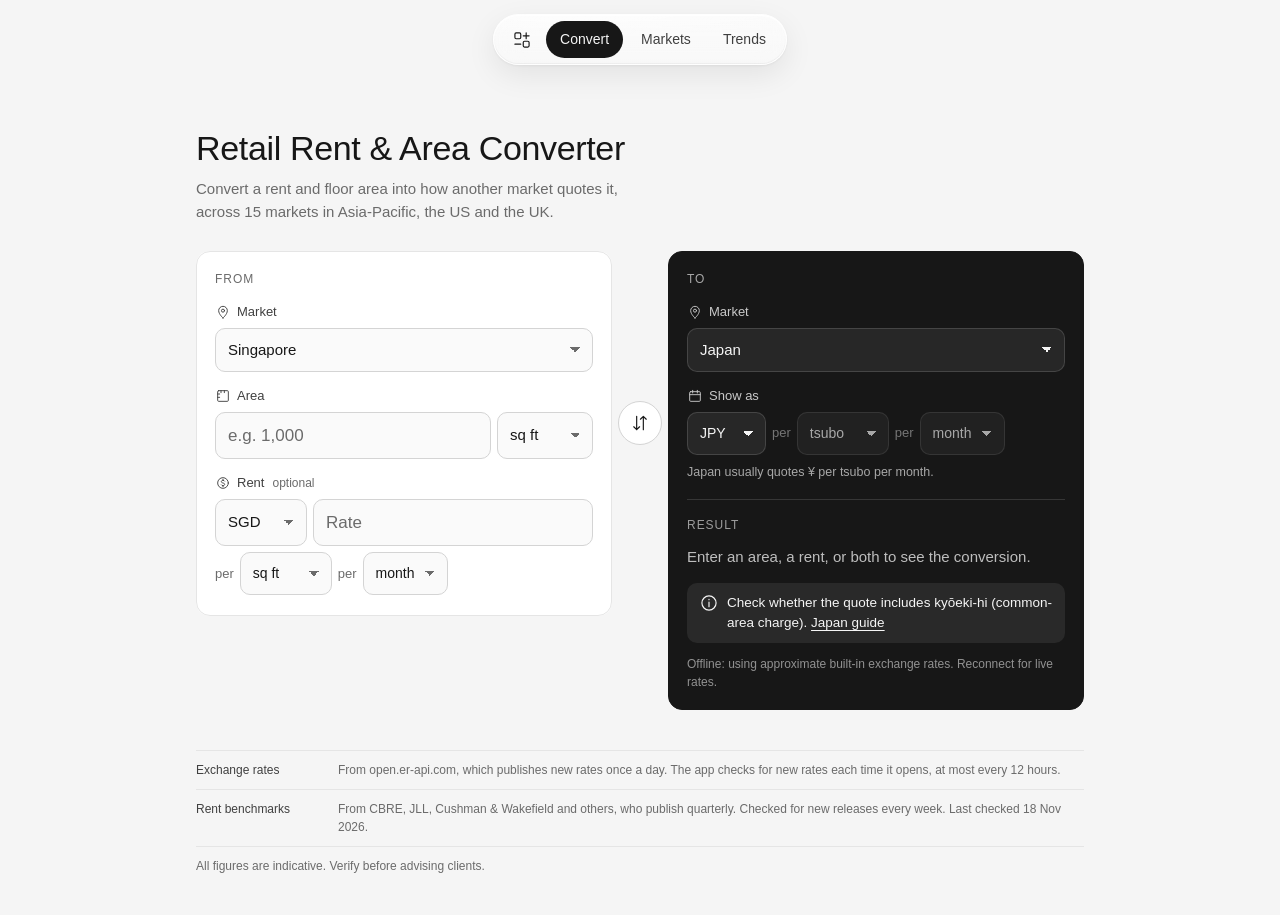
==== index.html @ f9a50ab6 "Add United States and United Kingdom markets" ====
<!doctype html>
<html lang="en">
<head>
  <meta charset="utf-8">
  <meta name="viewport" content="width=device-width, initial-scale=1, viewport-fit=cover">
  <title>Lease Converter</title>
  <meta name="description" content="Convert retail rents and areas across Asia-Pacific, US and UK markets: m², sq ft, ping, tsubo, pyeong, per day, month or year, in local currency.">
  <meta name="theme-color" content="#f5f5f5" media="(prefers-color-scheme: light)">
  <meta name="theme-color" content="#111111" media="(prefers-color-scheme: dark)">
  <link rel="manifest" href="manifest.webmanifest">
  <link rel="icon" href="icon.svg" type="image/svg+xml">
  <link rel="apple-touch-icon" href="apple-touch-icon.png">
  <meta name="apple-mobile-web-app-capable" content="yes">
  <meta name="mobile-web-app-capable" content="yes">
  <meta name="apple-mobile-web-app-title" content="Lease">
  <meta name="apple-mobile-web-app-status-bar-style" content="default">
  <link rel="stylesheet" href="app.css?v=7">
</head>
<body>
  <a class="skip" href="#main">Skip to content</a>

  <!-- Thin-line icon set -->
  <svg width="0" height="0" style="position:absolute" aria-hidden="true">
    <defs>
      <symbol id="i-mark" viewBox="0 0 24 24"><rect x="3.5" y="3.5" width="7" height="7" rx="1.5"/><rect x="13.5" y="13.5" width="7" height="7" rx="1.5"/><path d="M13.5 7h7M17 3.5v7M3.5 17h7"/></symbol>
      <symbol id="i-area" viewBox="0 0 24 24"><rect x="4" y="4" width="16" height="16" rx="1.5"/><path d="M4 9h3M4 14h3M9 4v3M14 4v3"/></symbol>
      <symbol id="i-coin" viewBox="0 0 24 24"><circle cx="12" cy="12" r="8"/><path d="M14.5 9.2c-.5-.8-1.4-1.2-2.5-1.2-1.4 0-2.5.8-2.5 2s1.1 1.6 2.5 2 2.5.8 2.5 2-1.1 2-2.5 2c-1.1 0-2-.4-2.5-1.2M12 6.5V8M12 16v1.5"/></symbol>
      <symbol id="i-cal" viewBox="0 0 24 24"><rect x="4" y="5.5" width="16" height="14.5" rx="1.5"/><path d="M4 10h16M8.5 3.5v4M15.5 3.5v4"/></symbol>
      <symbol id="i-pin" viewBox="0 0 24 24"><path d="M12 21s-6.5-5.6-6.5-11a6.5 6.5 0 0 1 13 0c0 5.4-6.5 11-6.5 11z"/><circle cx="12" cy="10" r="2.3"/></symbol>
      <symbol id="i-swap" viewBox="0 0 24 24"><path d="M8 4v16M8 20l-3.5-3.5M8 20l3.5-3.5M16 20V4M16 4l-3.5 3.5M16 4l3.5 3.5"/></symbol>
      <symbol id="i-store" viewBox="0 0 24 24"><path d="M4.5 10v9.5h15V10M3.5 5h17l-1 5h-15zM10 19.5v-5h4v5"/></symbol>
      <symbol id="i-trend" viewBox="0 0 24 24"><path d="M4 17l5-5 3.5 3.5L20 8M15 8h5v5"/></symbol>
      <symbol id="i-info" viewBox="0 0 24 24"><circle cx="12" cy="12" r="8.5"/><path d="M12 11v5.5M12 7.6v.4"/></symbol>
      <symbol id="i-arrow" viewBox="0 0 24 24"><path d="M7 17L17 7M9 7h8v8"/></symbol>
      <symbol id="i-back" viewBox="0 0 24 24"><path d="M19 12H5M11 6l-6 6 6 6"/></symbol>
      <symbol id="i-chev" viewBox="0 0 24 24"><path d="M9 6l6 6-6 6"/></symbol>
    </defs>
  </svg>

  <header class="top">
    <nav class="pill" aria-label="Main">
      <span class="brand" aria-hidden="true"><svg class="ic"><use href="#i-mark"/></svg></span>
      <a href="#/" data-nav="convert">Convert</a>
      <a href="#/markets" data-nav="markets">Markets</a>
      <a href="#/trends" data-nav="trends">Trends</a>
    </nav>
  </header>

  <main id="main" tabindex="-1">

    <!-- CONVERT -->
    <section id="view-convert" class="view" aria-labelledby="h-convert">
      <div class="intro">
        <h1 id="h-convert">Retail Rent &amp; Area Converter</h1>
        <p class="lede">Convert a rent and floor area into how another market quotes it, across 15 markets in Asia-Pacific, the US and the UK.</p>
      </div>

      <form class="conv" id="conv" autocomplete="off" novalidate>
        <fieldset class="side" id="side-from">
          <legend>From</legend>
          <div class="field">
            <label for="from-market"><svg class="ic sm"><use href="#i-pin"/></svg>Market</label>
            <select id="from-market"></select>
          </div>
          <div class="field">
            <label for="area"><svg class="ic sm"><use href="#i-area"/></svg>Area</label>
            <div class="combo">
              <input id="area" type="text" inputmode="decimal" placeholder="e.g. 1,000">
              <select id="from-unit" aria-label="Area unit (from)"></select>
            </div>
          </div>
          <div class="field">
            <label for="rent"><svg class="ic sm"><use href="#i-coin"/></svg>Rent <span class="opt">optional</span></label>
            <div class="combo">
              <select id="from-cur" aria-label="Currency (from)" class="cur"></select>
              <input id="rent" type="text" inputmode="decimal" placeholder="Rate">
            </div>
            <div class="per" role="group" aria-label="Rent is quoted per">
              <span class="nobr"><span>per</span>
              <select id="from-runit" aria-label="Rent area unit (from)"></select></span>
              <span class="nobr"><span>per</span>
              <select id="from-period" aria-label="Rent period (from)"></select></span>
            </div>
          </div>
        </fieldset>

        <div class="swapwrap">
          <button type="button" class="swap" id="swap" aria-label="Swap from and to markets">
            <svg class="ic"><use href="#i-swap"/></svg>
          </button>
        </div>

        <div class="side outcard">
        <fieldset class="toset" id="side-to">
          <legend>To</legend>
          <div class="field">
            <label for="to-market"><svg class="ic sm"><use href="#i-pin"/></svg>Market</label>
            <select id="to-market"></select>
          </div>
          <div class="field">
            <span class="label-like" id="show-lbl"><svg class="ic sm"><use href="#i-cal"/></svg>Show as</span>
            <div class="per tight" role="group" aria-labelledby="show-lbl">
              <select id="to-cur" aria-label="Currency (to)" class="cur"></select>
              <span class="nobr"><span>per</span>
              <select id="to-runit" aria-label="Area unit (to)"></select></span>
              <span class="nobr"><span>per</span>
              <select id="to-period" aria-label="Rent period (to)"></select></span>
            </div>
            <p class="hint" id="to-conv"></p>
          </div>
        </fieldset>
        <section class="result" aria-labelledby="h-result">
          <h2 id="h-result" class="rlabel">Result</h2>
          <div id="out" aria-live="polite"></div>
          <p class="caution" id="caution" hidden></p>
          <p class="foot" id="fxnote"></p>
        </section>
        </div>
      </form>

    </section>

    <!-- MARKETS -->
    <section id="view-markets" class="view" aria-labelledby="h-markets" hidden>
      <div class="intro">
        <h1 id="h-markets">Market Guides</h1>
        <p class="lede">How each market quotes retail rent: the area unit, the time period, what is included, and what to watch for.</p>
      </div>
      <ul class="rows" id="market-list"></ul>
    </section>

    <section id="view-market" class="view" aria-labelledby="h-market" hidden>
      <a class="back" href="#/markets"><svg class="ic sm"><use href="#i-back"/></svg>All markets</a>
      <div id="market-detail"></div>
    </section>

    <!-- TRENDS -->
    <section id="view-trends" class="view" aria-labelledby="h-trends" hidden>
      <div class="intro">
        <h1 id="h-trends">Latest Retail Rents</h1>
        <p class="lede">Recent headline retail rents from CBRE, JLL, Cushman &amp; Wakefield and others, in local terms and in US$ per m² per month. Areas, floor levels and periods differ between sources, so use the US$ column as a rough guide only. Rows marked * use a different basis (such as UK Zone A) and are listed last.</p>
      </div>
      <div class="tablewrap" tabindex="0" role="region" aria-labelledby="h-trends">
        <table class="trend">
          <thead><tr><th scope="col">Market</th><th scope="col">Local quote</th><th scope="col" class="num">US$ / m² / mo</th><th scope="col">Change</th><th scope="col">Source</th></tr></thead>
          <tbody id="trend-body"></tbody>
        </table>
      </div>
      <p class="foot" id="fxnote2"></p>
    </section>
  </main>

  <footer class="site">
    <dl class="updates">
      <div><dt>Exchange rates</dt><dd>From open.er-api.com, which publishes new rates once a day. The app checks for new rates each time it opens, at most every 12 hours.</dd></div>
      <div><dt>Rent benchmarks</dt><dd>From CBRE, JLL, Cushman &amp; Wakefield and others, who publish quarterly. Checked for new releases every week. Last checked <span id="checked"></span>.</dd></div>
    </dl>
    <p>All figures are indicative. Verify before advising clients.</p>
  </footer>

  <script src="data.js?v=7"></script>
  <script src="app.js?v=7"></script>
</body>
</html>
---- app.css ----
:root {
  --bg: #f5f5f5;
  --surface: #ffffff;
  --surface-2: #fafafa;
  --glass: rgba(255,255,255,.72);
  --ink: #171717;
  --ink-2: #404040;
  --muted: #6b6b6b;
  --line: #e5e5e5;
  --line-2: #d4d4d4;
  --accent: #155dfc;
  --accent-ink: #ffffff;
  --up: #15803d;
  --down: #b42318;
  --warn-bg: #fff8e6;
  --warn-ink: #6b4a00;
  --radius: 14px;
  --font: "TeX Gyre Heros", "Helvetica Neue", Helvetica, Arial, system-ui, sans-serif;
  color-scheme: light;
}
@media (prefers-color-scheme: dark) {
  :root:not([data-theme="light"]) {
    --bg: #111111; --surface: #1a1a1a; --surface-2: #161616; --glass: rgba(26,26,26,.78);
    --ink: #f2f2f2; --ink-2: #d0d0d0; --muted: #9a9a9a; --line: #2a2a2a; --line-2: #3a3a3a;
    --accent: #5b8cff; --accent-ink: #0b0b0b; --up: #4ade80; --down: #f87171;
    --warn-bg: #2a2310; --warn-ink: #f3d68a; color-scheme: dark;
  }
}
:root[data-theme="dark"] {
  --bg: #111111; --surface: #1a1a1a; --surface-2: #161616; --glass: rgba(26,26,26,.78);
  --ink: #f2f2f2; --ink-2: #d0d0d0; --muted: #9a9a9a; --line: #2a2a2a; --line-2: #3a3a3a;
  --accent: #5b8cff; --accent-ink: #0b0b0b; --up: #4ade80; --down: #f87171;
  --warn-bg: #2a2310; --warn-ink: #f3d68a; color-scheme: dark;
}

* { box-sizing: border-box; }
html { -webkit-text-size-adjust: 100%; }
body {
  margin: 0; background: var(--bg); color: var(--ink);
  font: 15px/1.5 var(--font); -webkit-font-smoothing: antialiased;
  padding: env(safe-area-inset-top) env(safe-area-inset-right) env(safe-area-inset-bottom) env(safe-area-inset-left);
}
h1, h2, h3 { font-weight: 400; margin: 0; letter-spacing: -.01em; }
p { margin: 0; }
a { color: inherit; text-underline-offset: 3px; text-decoration-thickness: 1px; }
button, input, select { font: inherit; color: inherit; }
:focus-visible { outline: 2px solid var(--accent); outline-offset: 2px; border-radius: 8px; }
.vh { position: absolute; width: 1px; height: 1px; overflow: hidden; clip: rect(0 0 0 0); white-space: nowrap; }
.skip { position: absolute; left: 16px; top: -60px; background: var(--ink); color: var(--bg); padding: 8px 12px; border-radius: 8px; z-index: 50; }
.skip:focus { top: 12px; }

.ic { width: 20px; height: 20px; fill: none; stroke: currentColor; stroke-width: 1.4; stroke-linecap: round; stroke-linejoin: round; flex: none; }
.ic.sm { width: 16px; height: 16px; }

/* Nav pill */
.top { position: sticky; top: 0; z-index: 20; display: flex; justify-content: center; padding: 14px 16px 0; }
/* Liquid glass nav: frosted at the top, sheerer once the page scrolls */
:root {
  --g-top: rgba(255,255,255,.62); --g-bot: rgba(255,255,255,.34);
  --g-top-sheer: rgba(255,255,255,.30); --g-bot-sheer: rgba(255,255,255,.08);
  --g-edge: rgba(255,255,255,.75); --g-inner: rgba(255,255,255,.95); --g-shade: rgba(0,0,0,.05);
  --g-sheen: rgba(255,255,255,.55); --g-halo: rgba(255,255,255,.7);
}
@media (prefers-color-scheme: dark) {
  :root:not([data-theme="light"]) {
    --g-top: rgba(60,60,60,.55); --g-bot: rgba(30,30,30,.40);
    --g-top-sheer: rgba(60,60,60,.28); --g-bot-sheer: rgba(20,20,20,.10);
    --g-edge: rgba(255,255,255,.14); --g-inner: rgba(255,255,255,.18); --g-shade: rgba(0,0,0,.3);
    --g-sheen: rgba(255,255,255,.10); --g-halo: rgba(0,0,0,.6);
  }
}
:root[data-theme="dark"] {
  --g-top: rgba(60,60,60,.55); --g-bot: rgba(30,30,30,.40);
  --g-top-sheer: rgba(60,60,60,.28); --g-bot-sheer: rgba(20,20,20,.10);
  --g-edge: rgba(255,255,255,.14); --g-inner: rgba(255,255,255,.18); --g-shade: rgba(0,0,0,.3);
  --g-sheen: rgba(255,255,255,.10); --g-halo: rgba(0,0,0,.6);
}
.pill {
  position: relative; isolation: isolate;
  display: flex; align-items: center; gap: 4px; padding: 6px; border-radius: 999px;
  background: linear-gradient(180deg, var(--g-top), var(--g-bot));
  -webkit-backdrop-filter: blur(14px) saturate(1.8); backdrop-filter: blur(14px) saturate(1.8);
  border: 1px solid var(--g-edge);
  box-shadow: inset 0 1px 0 var(--g-inner), inset 0 -1px 1px var(--g-shade),
              0 10px 30px rgba(0,0,0,.08), 0 1px 3px rgba(0,0,0,.06);
  transition: background .35s ease, -webkit-backdrop-filter .35s ease, backdrop-filter .35s ease, box-shadow .35s ease;
}
.pill::before { /* specular sheen along the top edge */
  content: ""; position: absolute; inset: 1px; border-radius: inherit; z-index: -1; pointer-events: none;
  background: radial-gradient(120% 70% at 30% 0%, var(--g-sheen), transparent 60%);
}
.pill.sheer {
  background: linear-gradient(180deg, var(--g-top-sheer), var(--g-bot-sheer));
  -webkit-backdrop-filter: blur(4px) saturate(1.9); backdrop-filter: blur(4px) saturate(1.9);
  box-shadow: inset 0 1px 0 var(--g-inner), inset 0 -1px 1px var(--g-shade),
              0 8px 24px rgba(0,0,0,.06), 0 1px 2px rgba(0,0,0,.05);
}
.pill.sheer a:not([aria-current]), .pill.sheer .brand { color: var(--ink); text-shadow: 0 0 10px var(--g-halo), 0 0 2px var(--g-halo); }
@media (prefers-reduced-transparency: reduce) {
  .pill, .pill.sheer { background: var(--surface); -webkit-backdrop-filter: none; backdrop-filter: none; }
}
@media (prefers-reduced-motion: reduce) { .pill { transition: none; } }
.pill a { text-decoration: none; padding: 8px 14px; border-radius: 999px; font-size: 14px; color: var(--ink-2); min-height: 36px; display: inline-flex; align-items: center; }
.pill a:hover { color: var(--ink); text-decoration: underline; }
.pill a[aria-current="page"] { background: var(--ink); color: var(--bg); text-decoration: none; }
.pill .brand { padding: 8px 10px 8px 12px; color: var(--ink); display: inline-flex; align-items: center; cursor: default; }

main { max-width: 760px; margin: 0 auto; padding: 40px 16px 32px; }
main:focus, main:focus-visible { outline: none; }
.nobr { display: inline-flex; align-items: center; gap: 6px; }
.bench-h { display: flex; align-items: center; gap: 6px; font-size: 12px; color: var(--muted); }
.intro { margin-bottom: 28px; }
.intro h1 { font-size: clamp(26px, 5vw, 34px); line-height: 1.15; }
.lede { color: var(--muted); margin-top: 10px; max-width: 54ch; }

/* Converter */
.conv { display: grid; gap: 10px; }
.side {
  border: 1px solid var(--line); border-radius: var(--radius); background: var(--surface);
  margin: 0; padding: 18px 18px 6px; min-width: 0;
}
.side legend { float: left; width: 100%; padding: 0; margin-bottom: 14px; font-size: 12px; letter-spacing: .08em; text-transform: uppercase; color: var(--muted); }
.side legend + * { clear: both; }
.field { margin-bottom: 14px; }
.field > label, .label-like { display: flex; align-items: center; gap: 6px; font-size: 13px; color: var(--ink-2); margin-bottom: 6px; }
.opt { color: var(--muted); font-size: 12px; margin-left: 2px; }
select, input[type="text"] {
  width: 100%; min-height: 44px; padding: 10px 12px; border-radius: 10px;
  background: var(--surface-2); border: 1px solid var(--line-2); appearance: none; -webkit-appearance: none;
}
select {
  padding-right: 32px; cursor: pointer;
  background-image: linear-gradient(45deg, transparent 50%, var(--muted) 50%), linear-gradient(135deg, var(--muted) 50%, transparent 50%);
  background-position: calc(100% - 17px) 50%, calc(100% - 12px) 50%; background-size: 5px 5px; background-repeat: no-repeat;
}
input[type="text"] { font-size: 17px; font-variant-numeric: tabular-nums; }
input::placeholder { color: var(--muted); }
select:hover, input:hover { border-color: var(--muted); }
.combo { display: flex; gap: 6px; }
.combo input { flex: 1 1 auto; min-width: 0; }
.combo select { flex: 0 0 auto; width: auto; }
.combo .cur { width: 92px; }
.per { display: flex; flex-wrap: wrap; align-items: center; gap: 6px; margin-top: 6px; font-size: 13px; color: var(--muted); }
.per select { width: auto; min-height: 40px; font-size: 14px; color: var(--ink); }
.per.tight { margin-top: 0; }
.hint { font-size: 12.5px; color: var(--muted); margin-top: 8px; }

.swapwrap { display: flex; justify-content: center; margin: -4px 0; position: relative; z-index: 1; }
.swap {
  width: 44px; height: 44px; border-radius: 999px; border: 1px solid var(--line-2);
  background: var(--surface); display: grid; place-items: center; cursor: pointer;
}
.swap:hover { background: var(--ink); color: var(--bg); border-color: var(--ink); }

/* Result */
.result { margin-top: 4px; padding: 16px 0 12px; border-top: 1px solid rgba(127,127,127,.3); }
.rlabel { font-size: 12px; letter-spacing: .08em; text-transform: uppercase; opacity: .6; margin-bottom: 12px; }
.result .row { display: grid; grid-template-columns: 24px 1fr; gap: 12px; padding: 12px 0; border-top: 1px solid rgba(127,127,127,.25); }
.result .row:first-child { border-top: 0; padding-top: 0; }
.result .k { font-size: 12px; letter-spacing: .06em; text-transform: uppercase; opacity: .65; margin-bottom: 2px; }
.result .v { font-size: clamp(22px, 5.4vw, 30px); line-height: 1.2; font-variant-numeric: tabular-nums; word-break: break-word; }
.result .v small { font-size: 14px; opacity: .7; }
.result .s { font-size: 13px; opacity: .7; margin-top: 2px; font-variant-numeric: tabular-nums; }
.result .empty { opacity: .75; }
.caution { margin-top: 14px; padding: 10px 12px; border-radius: 10px; background: rgba(255,255,255,.08); font-size: 13.5px; display: flex; gap: 8px; }
.foot { font-size: 12px; color: var(--muted); margin-top: 12px; }
.result .foot { color: inherit; opacity: .55; }

/* Market list, set out like a CV list */
.rows { list-style: none; margin: 0; padding: 0; border-top: 1px solid var(--line); }
.rows li a {
  display: grid; grid-template-columns: 1.2fr 1.4fr 20px; gap: 12px; align-items: center;
  padding: 14px 4px; border-bottom: 1px solid var(--line); text-decoration: none; min-height: 52px;
}
.rows li a:hover .nm { text-decoration: underline; }
.rows .q { color: var(--muted); font-size: 14px; }
.rows .ic { color: var(--muted); }

.back { display: inline-flex; align-items: center; gap: 6px; font-size: 14px; color: var(--muted); text-decoration: none; margin-bottom: 20px; min-height: 36px; }
.back:hover { color: var(--ink); text-decoration: underline; }
.md h1 { font-size: clamp(26px, 5vw, 34px); }
.md .quote { margin-top: 8px; font-size: 18px; color: var(--ink-2); }
.facts { display: grid; grid-template-columns: repeat(3, 1fr); gap: 8px; margin: 22px 0; }
.fact { background: var(--surface); border: 1px solid var(--line); border-radius: 12px; padding: 12px; }
.fact .k { display: flex; align-items: center; gap: 6px; font-size: 12px; color: var(--muted); }
.fact .v { font-size: 17px; margin-top: 4px; }
.dl { border-top: 1px solid var(--line); }
.dl > div { display: grid; grid-template-columns: 160px 1fr; gap: 16px; padding: 14px 0; border-bottom: 1px solid var(--line); }
.dl dt { color: var(--muted); font-size: 14px; }
.dl dd { margin: 0; }
.dl ul { margin: 0; padding-left: 18px; }
.dl li + li { margin-top: 6px; }
.bench { margin-top: 22px; background: var(--surface); border: 1px solid var(--line); border-radius: var(--radius); padding: 18px; }
.bench .big { font-size: 26px; font-variant-numeric: tabular-nums; margin-top: 4px; }
.bench .meta { color: var(--muted); font-size: 13.5px; margin-top: 6px; }
.bench .actions { display: flex; flex-wrap: wrap; gap: 8px; margin-top: 14px; }
.btn { display: inline-flex; align-items: center; gap: 6px; min-height: 40px; padding: 8px 14px; border-radius: 999px; border: 1px solid var(--line-2); text-decoration: none; font-size: 14px; background: var(--surface); cursor: pointer; }
.btn.primary { background: var(--accent); color: var(--accent-ink); border-color: var(--accent); }
.btn:hover { border-color: var(--ink); }
.btn.primary:hover { filter: brightness(1.08); }
.note-warn { margin-top: 18px; background: var(--warn-bg); color: var(--warn-ink); border-radius: 12px; padding: 12px 14px; font-size: 14px; display: flex; gap: 8px; }

.trendtag { display: inline-flex; align-items: center; gap: 4px; font-size: 13px; white-space: nowrap; }
.trendtag.up { color: var(--up); }
.trendtag.down { color: var(--down); }
.trendtag.down .ic { transform: scaleY(-1); }
.trendtag.flat { color: var(--muted); }

/* Trends table */
.tablewrap { overflow-x: auto; border: 1px solid var(--line); border-radius: var(--radius); background: var(--surface); }
.trend { width: 100%; border-collapse: collapse; font-size: 14px; min-width: 640px; }
.trend th { text-align: left; font-weight: 400; font-size: 12px; color: var(--muted); letter-spacing: .04em; text-transform: uppercase; padding: 12px 14px; border-bottom: 1px solid var(--line); }
.trend td { padding: 12px 14px; border-bottom: 1px solid var(--line); vertical-align: top; }
.trend tr:last-child td { border-bottom: 0; }
.trend .num { text-align: right; font-variant-numeric: tabular-nums; }
.trend .sub { color: var(--muted); font-size: 12.5px; }
.trend a { color: var(--ink-2); }

footer.site { max-width: 760px; margin: 0 auto; padding: 8px 16px 40px; color: var(--muted); font-size: 12px; }

/* Desktop: From / To side by side */
@media (min-width: 760px) {
  main { padding-top: 64px; }
  .conv { grid-template-columns: 1fr 56px 1fr; align-items: stretch; gap: 0; }
  .swapwrap { margin: 0; align-items: center; }
}
@media (max-width: 520px) {
  .facts { grid-template-columns: 1fr; }
  .dl > div { grid-template-columns: 1fr; gap: 4px; }
  .rows li a { grid-template-columns: 1fr 20px; }
  .rows .q { grid-column: 1; grid-row: 2; margin-top: -8px; }
  .rows li a .ic { grid-column: 2; grid-row: 1 / span 2; }
}
@media (prefers-reduced-motion: no-preference) {
  .swap .ic { transition: transform .25s ease; }
  .swap:active .ic { transform: rotate(180deg); }
}

/* Trends as stacked cards on phones */
@media (max-width: 600px) {
  .tablewrap { overflow: visible; }
  .trend { min-width: 0; }
  .trend thead { position: absolute; width: 1px; height: 1px; overflow: hidden; clip: rect(0 0 0 0); }
  .trend tr { display: grid; grid-template-columns: 1fr auto; gap: 4px 12px; padding: 14px; border-bottom: 1px solid var(--line); }
  .trend tr:last-child { border-bottom: 0; }
  .trend td { display: block; padding: 0; border: 0; }
  .trend td:nth-child(1) { grid-column: 1 / -1; }
  .trend td:nth-child(2) { grid-column: 1; }
  .trend td.num { grid-column: 2; grid-row: 2; }
  .trend td.num::before { content: attr(data-label); display: block; font-size: 11px; color: var(--muted); }
  .trend td:nth-child(4) { grid-column: 1; }
  .trend td:nth-child(5) { grid-column: 2; grid-row: 3; text-align: right; }
}

/* Output panel: "To" settings + result in one dark card */
.outcard { background: var(--ink); color: var(--bg); border-color: var(--ink); }
.toset { border: 0; margin: 0; padding: 0; min-width: 0; }
.outcard legend, .outcard .label-like, .outcard .hint { color: inherit; opacity: .65; }
.outcard .label-like { opacity: .8; }
.outcard select {
  background-color: rgba(127,127,127,.16); border-color: rgba(127,127,127,.35); color: var(--bg);
  background-image: linear-gradient(45deg, transparent 50%, currentColor 50%), linear-gradient(135deg, currentColor 50%, transparent 50%);
}
.outcard select:hover { border-color: rgba(127,127,127,.7); }
.outcard option { color: #171717; background: #fff; }
.outcard .per { color: inherit; }
.outcard .per > .nobr > span, .outcard .per > span { opacity: .65; }
.outcard .per select { color: var(--bg); }
.outcard :focus-visible { outline-color: var(--bg); }
.outcard .caution a { color: inherit; }
.outcard .field > label { color: inherit; opacity: .8; }
@media (min-width: 760px) {
  .conv { align-items: start; }
  .swapwrap { align-self: start; margin-top: 150px; }
}
@media (min-width: 1000px) {
  main, footer.site { max-width: 920px; }
}
/* Nav glass over the dark output panel: light text, darker tint */
.pill.on-dark { --g-top-sheer: rgba(40,40,40,.30); --g-bot-sheer: rgba(20,20,20,.12); --g-edge: rgba(255,255,255,.22); --g-inner: rgba(255,255,255,.25); --g-sheen: rgba(255,255,255,.12); }
.pill.on-dark a:not([aria-current]), .pill.on-dark .brand { color: var(--bg); text-shadow: 0 0 10px rgba(0,0,0,.6); }
.pill.on-dark a[aria-current="page"] { background: var(--bg); color: var(--ink); }


/* Smooth, flash-free view switching on touch devices */
html { -webkit-tap-highlight-color: transparent; }
.pill a { -webkit-touch-callout: none; touch-action: manipulation; }
.pill a:active { opacity: .7; }
@media (prefers-reduced-motion: no-preference) {
  .view.enter { animation: view-in .18s ease-out both; }
  @keyframes view-in { from { opacity: 0; transform: translateY(4px); } to { opacity: 1; transform: none; } }
}

footer.site .updates { margin: 0 0 10px; border-top: 1px solid var(--line); }
footer.site .updates > div { display: grid; grid-template-columns: 130px 1fr; gap: 12px; padding: 10px 0; border-bottom: 1px solid var(--line); }
footer.site dt { color: var(--ink-2); }
footer.site dd { margin: 0; }
@media (max-width: 520px) { footer.site .updates > div { grid-template-columns: 1fr; gap: 2px; } }
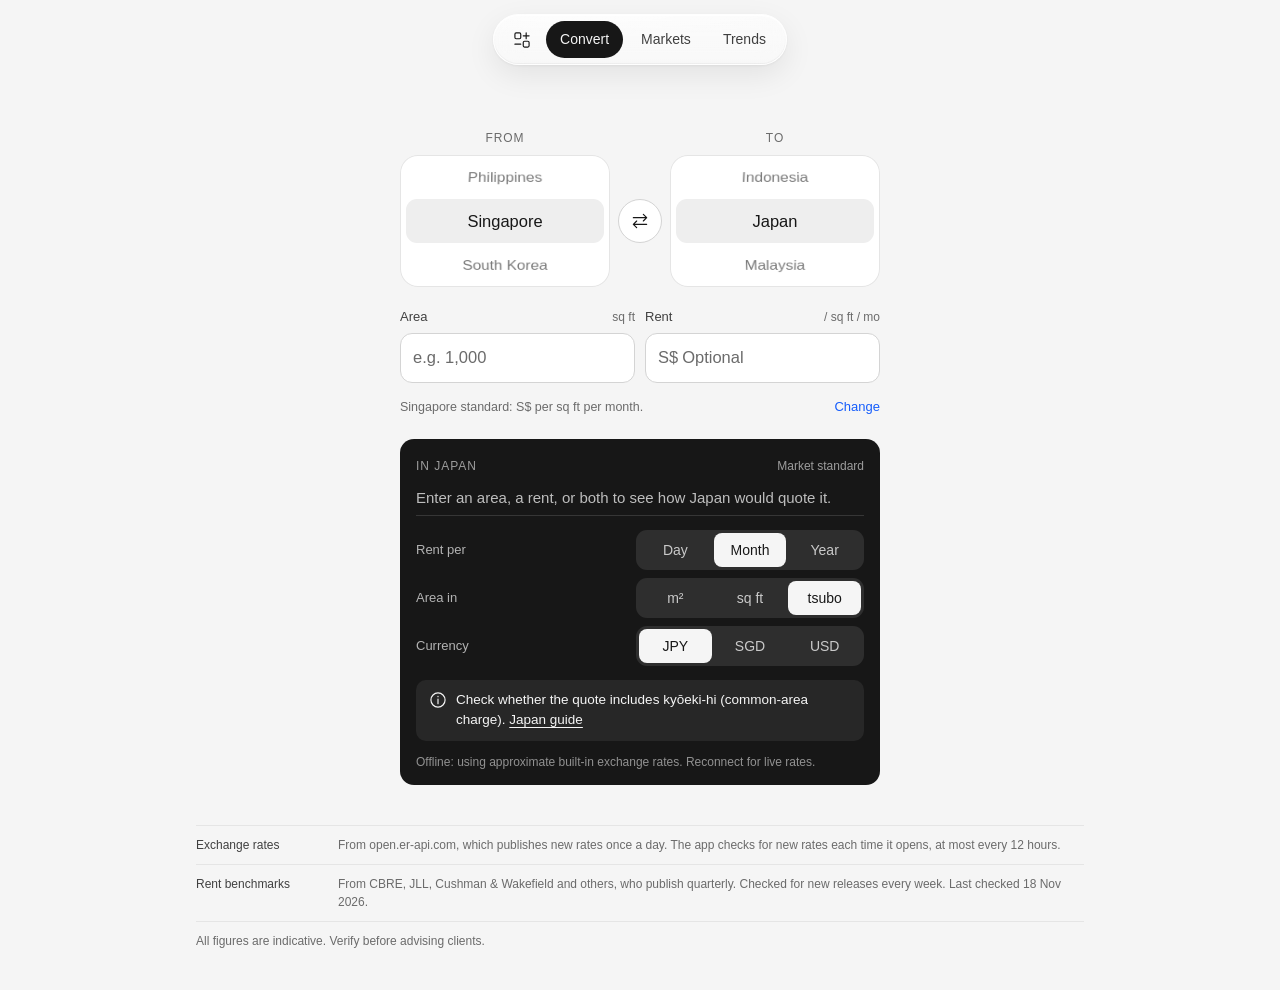
==== commit 70c79328: "Mobile-first Convert screen (v8) - From and To picked with two 3-row scroll wheels, last From rememb" ====
--- a/index.html
+++ b/index.html
@@ -14,7 +14,7 @@
   <meta name="mobile-web-app-capable" content="yes">
   <meta name="apple-mobile-web-app-title" content="Lease">
   <meta name="apple-mobile-web-app-status-bar-style" content="default">
-  <link rel="stylesheet" href="app.css?v=7">
+  <link rel="stylesheet" href="app.css?v=8">
 </head>
 <body>
   <a class="skip" href="#main">Skip to content</a>
@@ -33,6 +33,7 @@
       <symbol id="i-info" viewBox="0 0 24 24"><circle cx="12" cy="12" r="8.5"/><path d="M12 11v5.5M12 7.6v.4"/></symbol>
       <symbol id="i-arrow" viewBox="0 0 24 24"><path d="M7 17L17 7M9 7h8v8"/></symbol>
       <symbol id="i-back" viewBox="0 0 24 24"><path d="M19 12H5M11 6l-6 6 6 6"/></symbol>
+      <symbol id="i-swaph" viewBox="0 0 24 24"><path d="M4 8h16M16 4l4 4-4 4M20 16H4M8 12l-4 4 4 4"/></symbol>
       <symbol id="i-chev" viewBox="0 0 24 24"><path d="M9 6l6 6-6 6"/></symbol>
     </defs>
   </svg>
@@ -50,74 +51,59 @@
 
     <!-- CONVERT -->
     <section id="view-convert" class="view" aria-labelledby="h-convert">
-      <div class="intro">
-        <h1 id="h-convert">Retail Rent &amp; Area Converter</h1>
-        <p class="lede">Convert a rent and floor area into how another market quotes it, across 15 markets in Asia-Pacific, the US and the UK.</p>
-      </div>
+      <h1 id="h-convert" class="vh">Convert retail rent and area</h1>
 
-      <form class="conv" id="conv" autocomplete="off" novalidate>
-        <fieldset class="side" id="side-from">
-          <legend>From</legend>
-          <div class="field">
-            <label for="from-market"><svg class="ic sm"><use href="#i-pin"/></svg>Market</label>
-            <select id="from-market"></select>
+      <form class="conv2" id="conv" autocomplete="off" novalidate>
+        <div class="picker" role="group" aria-label="Markets">
+          <div class="wcol">
+            <div class="wcap" id="wl-from">From</div>
+            <div class="wheelbox"><div class="wheel" id="wheel-from" role="listbox" tabindex="0" aria-labelledby="wl-from"></div></div>
           </div>
-          <div class="field">
-            <label for="area"><svg class="ic sm"><use href="#i-area"/></svg>Area</label>
-            <div class="combo">
-              <input id="area" type="text" inputmode="decimal" placeholder="e.g. 1,000">
-              <select id="from-unit" aria-label="Area unit (from)"></select>
-            </div>
+          <button type="button" class="swap" id="swap" aria-label="Swap From and To markets">
+            <svg class="ic"><use href="#i-swaph"/></svg>
+          </button>
+          <div class="wcol">
+            <div class="wcap" id="wl-to">To</div>
+            <div class="wheelbox"><div class="wheel" id="wheel-to" role="listbox" tabindex="0" aria-labelledby="wl-to"></div></div>
           </div>
-          <div class="field">
-            <label for="rent"><svg class="ic sm"><use href="#i-coin"/></svg>Rent <span class="opt">optional</span></label>
-            <div class="combo">
-              <select id="from-cur" aria-label="Currency (from)" class="cur"></select>
-              <input id="rent" type="text" inputmode="decimal" placeholder="Rate">
-            </div>
-            <div class="per" role="group" aria-label="Rent is quoted per">
-              <span class="nobr"><span>per</span>
-              <select id="from-runit" aria-label="Rent area unit (from)"></select></span>
-              <span class="nobr"><span>per</span>
-              <select id="from-period" aria-label="Rent period (from)"></select></span>
-            </div>
-          </div>
-        </fieldset>
-
-        <div class="swapwrap">
-          <button type="button" class="swap" id="swap" aria-label="Swap from and to markets">
-            <svg class="ic"><use href="#i-swap"/></svg>
-          </button>
         </div>
 
-        <div class="side outcard">
-        <fieldset class="toset" id="side-to">
-          <legend>To</legend>
-          <div class="field">
-            <label for="to-market"><svg class="ic sm"><use href="#i-pin"/></svg>Market</label>
-            <select id="to-market"></select>
+        <div class="inputs">
+          <div class="fld">
+            <label for="area"><span>Area</span><span class="u" id="area-u">sq ft</span></label>
+            <div class="box"><input id="area" type="text" inputmode="decimal" placeholder="e.g. 1,000" enterkeyhint="next"></div>
           </div>
-          <div class="field">
-            <span class="label-like" id="show-lbl"><svg class="ic sm"><use href="#i-cal"/></svg>Show as</span>
-            <div class="per tight" role="group" aria-labelledby="show-lbl">
-              <select id="to-cur" aria-label="Currency (to)" class="cur"></select>
-              <span class="nobr"><span>per</span>
-              <select id="to-runit" aria-label="Area unit (to)"></select></span>
-              <span class="nobr"><span>per</span>
-              <select id="to-period" aria-label="Rent period (to)"></select></span>
-            </div>
-            <p class="hint" id="to-conv"></p>
+          <div class="fld">
+            <label for="rent"><span>Rent</span><span class="u" id="rent-u">/ sq ft / mo</span></label>
+            <div class="box"><span class="pre" id="rent-cur" aria-hidden="true">S$</span><input id="rent" type="text" inputmode="decimal" placeholder="Optional" enterkeyhint="done"></div>
           </div>
-        </fieldset>
-        <section class="result" aria-labelledby="h-result">
-          <h2 id="h-result" class="rlabel">Result</h2>
+        </div>
+        <div class="quoted">
+          <span id="quoted-txt"></span>
+          <button type="button" class="link" id="quoted-btn" aria-expanded="false" aria-controls="from-adv">Change</button>
+        </div>
+        <div class="adv" id="from-adv" hidden>
+          <label class="wide">Area unit<select id="area-unit"></select></label>
+          <label class="wide">Rent per<select id="rent-unit"></select></label>
+          <label>Rent currency<select id="rent-cur-sel"></select></label>
+          <label>Rent period<select id="rent-period"></select></label>
+        </div>
+
+        <section class="outcard res2" aria-labelledby="h-result">
+          <div class="rtop">
+            <h2 id="h-result" class="rlabel">Result</h2>
+            <span class="rstd" id="rstd"></span>
+          </div>
           <div id="out" aria-live="polite"></div>
+          <div class="showas" role="group" aria-label="Show the result in">
+            <div class="sa-row"><span class="sa-k" id="sa-p">Rent per</span><div class="seg" id="seg-period" role="group" aria-labelledby="sa-p"></div></div>
+            <div class="sa-row"><span class="sa-k" id="sa-u">Area in</span><div class="seg" id="seg-unit" role="group" aria-labelledby="sa-u"></div></div>
+            <div class="sa-row"><span class="sa-k" id="sa-c">Currency</span><div class="seg" id="seg-cur" role="group" aria-labelledby="sa-c"></div></div>
+          </div>
           <p class="caution" id="caution" hidden></p>
           <p class="foot" id="fxnote"></p>
         </section>
-        </div>
       </form>
-
     </section>
 
     <!-- MARKETS -->
@@ -158,7 +144,7 @@
     <p>All figures are indicative. Verify before advising clients.</p>
   </footer>
 
-  <script src="data.js?v=7"></script>
-  <script src="app.js?v=7"></script>
+  <script src="data.js?v=8"></script>
+  <script src="app.js?v=8"></script>
 </body>
 </html>
--- a/app.css
+++ b/app.css
@@ -296,3 +296,97 @@
 footer.site dt { color: var(--ink-2); }
 footer.site dd { margin: 0; }
 @media (max-width: 520px) { footer.site .updates > div { grid-template-columns: 1fr; gap: 2px; } }
+
+/* ===== Convert, mobile-first rebuild (preview) ===== */
+:root { --row: 44px; --band: rgba(23,23,23,.07); }
+@media (prefers-color-scheme: dark) { :root:not([data-theme="light"]) { --band: rgba(255,255,255,.10); } }
+:root[data-theme="dark"] { --band: rgba(255,255,255,.10); }
+
+#view-convert { max-width: 480px; margin: 0 auto; }
+@media (max-width: 759px) { main { padding-top: 22px; } }
+.conv2 { display: grid; gap: 0; }
+
+/* Market wheels: three rows, the middle one sits fully inside the band */
+.picker { display: grid; grid-template-columns: minmax(0,1fr) 44px minmax(0,1fr); gap: 8px; align-items: end; }
+.wcol { min-width: 0; }
+.wcap { font-size: 12px; letter-spacing: .08em; text-transform: uppercase; color: var(--muted); text-align: center; margin-bottom: 8px; }
+.wheelbox {
+  position: relative; height: calc(var(--row) * 3); border-radius: 18px;
+  background: var(--surface); box-shadow: inset 0 0 0 1px var(--line);
+}
+.wheelbox::before { /* selection band */
+  content: ""; position: absolute; left: 6px; right: 6px; top: var(--row); height: var(--row);
+  border-radius: 11px; background: var(--band); pointer-events: none;
+}
+.wheel {
+  position: relative; height: 100%; overflow-y: auto; overscroll-behavior: contain;
+  scroll-snap-type: y mandatory; padding-block: var(--row); scrollbar-width: none;
+  perspective: 360px; border-radius: inherit; -webkit-overflow-scrolling: touch;
+  touch-action: pan-y;
+}
+.wheel::-webkit-scrollbar { display: none; }
+.wheel:focus-visible { outline: 2px solid var(--accent); outline-offset: 2px; border-radius: 18px; }
+.wi {
+  height: var(--row); line-height: var(--row); scroll-snap-align: center; scroll-snap-stop: normal;
+  text-align: center; font-size: 16.5px; white-space: nowrap; overflow: hidden; text-overflow: ellipsis;
+  padding: 0 10px; cursor: pointer; transform-origin: 50% 50%; will-change: transform, opacity;
+  user-select: none; -webkit-user-select: none;
+}
+.picker .swap { margin-bottom: var(--row); }
+@media (prefers-reduced-motion: no-preference) { .picker .swap .ic { transition: transform .3s ease; } .picker .swap:active .ic { transform: rotate(180deg); } }
+
+/* Area + rent on one row */
+.inputs { display: grid; grid-template-columns: 1fr 1fr; gap: 10px; margin-top: 20px; }
+.fld { min-width: 0; }
+.fld label { display: flex; justify-content: space-between; align-items: baseline; gap: 6px; font-size: 13px; color: var(--ink-2); margin-bottom: 6px; }
+.fld label .u { color: var(--muted); font-size: 12px; white-space: nowrap; }
+.box {
+  display: flex; align-items: center; gap: 4px; min-height: 50px; padding: 0 12px;
+  border: 1px solid var(--line-2); background: var(--surface); border-radius: 12px; cursor: text;
+}
+.box:focus-within { border-color: var(--accent); box-shadow: 0 0 0 3px color-mix(in srgb, var(--accent) 18%, transparent); }
+.box .pre { color: var(--muted); font-size: 16.5px; }
+.box input[type="text"] {
+  border: 0; background: transparent; padding: 0; min-height: 48px; width: 100%; min-width: 0;
+  font-size: 16.5px; border-radius: 0; outline: none;
+}
+.quoted { display: flex; flex-wrap: wrap; align-items: baseline; justify-content: space-between; gap: 4px 10px; margin-top: 8px; font-size: 12.5px; color: var(--muted); }
+.link { background: none; border: 0; padding: 6px 0; color: var(--accent); font-size: 13px; cursor: pointer; min-height: 32px; }
+.link:hover { text-decoration: underline; }
+.adv { display: grid; grid-template-columns: 1fr 1fr; gap: 10px; margin-top: 6px; padding: 12px; border-radius: 12px; background: var(--surface); border: 1px solid var(--line); }
+.adv label { display: grid; gap: 4px; font-size: 12px; color: var(--muted); }
+.adv select { min-height: 40px; font-size: 15px; color: var(--ink); }
+
+/* Result card with "show as" controls */
+.res2 { margin-top: 16px; border-radius: var(--radius); padding: 18px 16px 14px; }
+.rtop { display: flex; justify-content: space-between; align-items: baseline; gap: 8px; margin-bottom: 12px; }
+.rtop .rlabel { margin: 0; }
+.rstd { font-size: 12px; opacity: .6; }
+.rstd.custom { opacity: 1; color: #ffd27a; }
+:root[data-theme="dark"] .rstd.custom { color: #8a5a00; }
+@media (prefers-color-scheme: dark) { :root:not([data-theme="light"]) .rstd.custom { color: #8a5a00; } }
+.res2 .result-rows, .res2 #out .row:first-child { border-top: 0; padding-top: 0; }
+.res2 #out .row { display: grid; grid-template-columns: 24px 1fr; gap: 12px; padding: 12px 0; border-top: 1px solid rgba(127,127,127,.25); }
+.res2 .k { font-size: 12px; letter-spacing: .06em; text-transform: uppercase; opacity: .65; margin-bottom: 2px; }
+.res2 .v { font-size: clamp(22px, 6.4vw, 30px); line-height: 1.2; font-variant-numeric: tabular-nums; word-break: break-word; }
+.res2 .v small { font-size: 14px; opacity: .7; }
+.res2 .s { font-size: 13px; opacity: .7; margin-top: 2px; font-variant-numeric: tabular-nums; }
+.res2 .empty { opacity: .75; }
+.showas { display: grid; gap: 8px; margin-top: 6px; padding-top: 14px; border-top: 1px solid rgba(127,127,127,.3); }
+.sa-row { display: flex; align-items: center; justify-content: space-between; gap: 10px; }
+.sa-k { font-size: 13px; opacity: .7; white-space: nowrap; }
+.seg { display: inline-flex; gap: 2px; padding: 3px; border-radius: 11px; background: rgba(127,127,127,.22); }
+.seg button {
+  border: 0; background: transparent; color: inherit; min-height: 34px; min-width: 52px; padding: 0 10px;
+  border-radius: 8px; font-size: 14px; cursor: pointer; opacity: .78; touch-action: manipulation;
+}
+.seg button[aria-pressed="true"] { background: var(--bg); color: var(--ink); opacity: 1; }
+.seg button:focus-visible { outline: 2px solid var(--bg); outline-offset: 1px; }
+.res2 .reset { color: inherit; opacity: .85; text-align: left; text-decoration: underline; text-underline-offset: 3px; font-size: 12.5px; }
+.res2 .caution { background: rgba(127,127,127,.16); }
+.res2 .foot { color: inherit; opacity: .55; }
+
+[hidden] { display: none !important; }
+.seg { width: min(64%, 228px); }
+.seg button { flex: 1 1 0; min-width: 0; padding: 0 6px; }
+.adv .wide { grid-column: 1 / -1; }
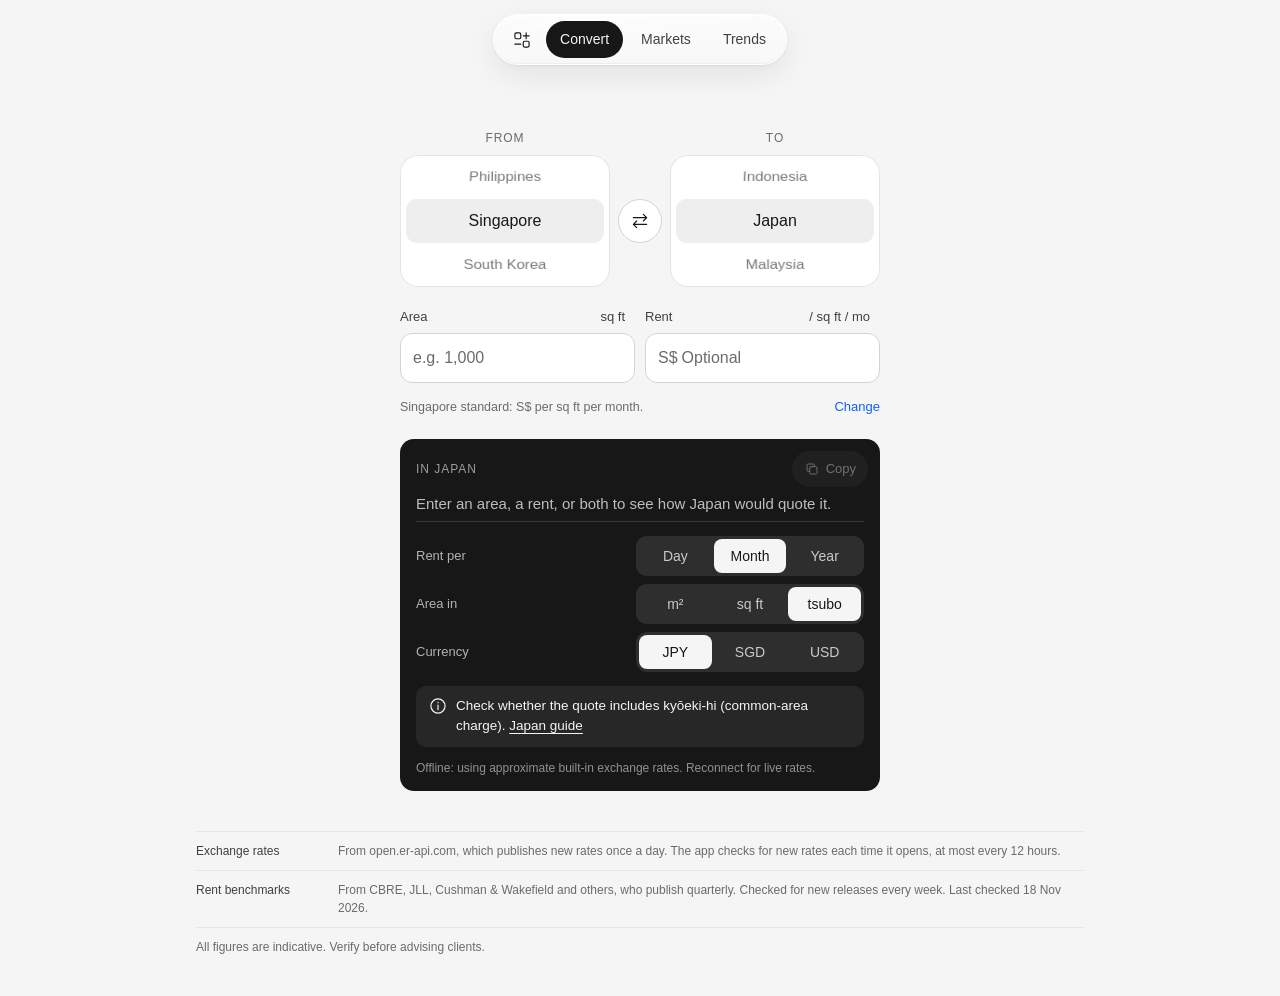
==== commit 25f2b13e: "Add Copy button to result card (v9) - Copy button replaces the "Market standard" tag; copies route, " ====
--- a/index.html
+++ b/index.html
@@ -14,7 +14,7 @@
   <meta name="mobile-web-app-capable" content="yes">
   <meta name="apple-mobile-web-app-title" content="Lease">
   <meta name="apple-mobile-web-app-status-bar-style" content="default">
-  <link rel="stylesheet" href="app.css?v=8">
+  <link rel="stylesheet" href="app.css?v=9">
 </head>
 <body>
   <a class="skip" href="#main">Skip to content</a>
@@ -34,6 +34,7 @@
       <symbol id="i-arrow" viewBox="0 0 24 24"><path d="M7 17L17 7M9 7h8v8"/></symbol>
       <symbol id="i-back" viewBox="0 0 24 24"><path d="M19 12H5M11 6l-6 6 6 6"/></symbol>
       <symbol id="i-swaph" viewBox="0 0 24 24"><path d="M4 8h16M16 4l4 4-4 4M20 16H4M8 12l-4 4 4 4"/></symbol>
+      <symbol id="i-copy" viewBox="0 0 24 24"><rect x="8.5" y="8.5" width="11" height="11" rx="2"/><path d="M15.5 8.5V6a1.5 1.5 0 0 0-1.5-1.5H6A1.5 1.5 0 0 0 4.5 6v8A1.5 1.5 0 0 0 6 15.5h2.5"/></symbol>
       <symbol id="i-chev" viewBox="0 0 24 24"><path d="M9 6l6 6-6 6"/></symbol>
     </defs>
   </svg>
@@ -92,7 +93,7 @@
         <section class="outcard res2" aria-labelledby="h-result">
           <div class="rtop">
             <h2 id="h-result" class="rlabel">Result</h2>
-            <span class="rstd" id="rstd"></span>
+            <button type="button" class="copybtn" id="copy" disabled><svg class="ic sm" aria-hidden="true"><use href="#i-copy"/></svg><span id="copy-lbl">Copy</span></button>
           </div>
           <div id="out" aria-live="polite"></div>
           <div class="showas" role="group" aria-label="Show the result in">
@@ -102,6 +103,7 @@
           </div>
           <p class="caution" id="caution" hidden></p>
           <p class="foot" id="fxnote"></p>
+          <p class="vh" id="copy-status" aria-live="polite"></p>
         </section>
       </form>
     </section>
@@ -144,7 +146,7 @@
     <p>All figures are indicative. Verify before advising clients.</p>
   </footer>
 
-  <script src="data.js?v=8"></script>
-  <script src="app.js?v=8"></script>
+  <script src="data.js?v=9"></script>
+  <script src="app.js?v=9"></script>
 </body>
 </html>
--- a/app.css
+++ b/app.css
@@ -328,7 +328,7 @@
 .wheel:focus-visible { outline: 2px solid var(--accent); outline-offset: 2px; border-radius: 18px; }
 .wi {
   height: var(--row); line-height: var(--row); scroll-snap-align: center; scroll-snap-stop: normal;
-  text-align: center; font-size: 16.5px; white-space: nowrap; overflow: hidden; text-overflow: ellipsis;
+  text-align: center; font-size: 16px; white-space: nowrap; overflow: hidden; text-overflow: ellipsis;
   padding: 0 10px; cursor: pointer; transform-origin: 50% 50%; will-change: transform, opacity;
   user-select: none; -webkit-user-select: none;
 }
@@ -339,16 +339,16 @@
 .inputs { display: grid; grid-template-columns: 1fr 1fr; gap: 10px; margin-top: 20px; }
 .fld { min-width: 0; }
 .fld label { display: flex; justify-content: space-between; align-items: baseline; gap: 6px; font-size: 13px; color: var(--ink-2); margin-bottom: 6px; }
-.fld label .u { color: var(--muted); font-size: 12px; white-space: nowrap; }
+.fld label .u { color: var(--ink-2); font-size: 13px; white-space: nowrap; }
 .box {
   display: flex; align-items: center; gap: 4px; min-height: 50px; padding: 0 12px;
   border: 1px solid var(--line-2); background: var(--surface); border-radius: 12px; cursor: text;
 }
 .box:focus-within { border-color: var(--accent); box-shadow: 0 0 0 3px color-mix(in srgb, var(--accent) 18%, transparent); }
-.box .pre { color: var(--muted); font-size: 16.5px; }
+.box .pre { color: var(--muted); font-size: 16px; }
 .box input[type="text"] {
   border: 0; background: transparent; padding: 0; min-height: 48px; width: 100%; min-width: 0;
-  font-size: 16.5px; border-radius: 0; outline: none;
+  font-size: 16px; border-radius: 0; outline: none;
 }
 .quoted { display: flex; flex-wrap: wrap; align-items: baseline; justify-content: space-between; gap: 4px 10px; margin-top: 8px; font-size: 12.5px; color: var(--muted); }
 .link { background: none; border: 0; padding: 6px 0; color: var(--accent); font-size: 13px; cursor: pointer; min-height: 32px; }
@@ -361,10 +361,16 @@
 .res2 { margin-top: 16px; border-radius: var(--radius); padding: 18px 16px 14px; }
 .rtop { display: flex; justify-content: space-between; align-items: baseline; gap: 8px; margin-bottom: 12px; }
 .rtop .rlabel { margin: 0; }
-.rstd { font-size: 12px; opacity: .6; }
-.rstd.custom { opacity: 1; color: #ffd27a; }
-:root[data-theme="dark"] .rstd.custom { color: #8a5a00; }
-@media (prefers-color-scheme: dark) { :root:not([data-theme="light"]) .rstd.custom { color: #8a5a00; } }
+.copybtn {
+  display: inline-flex; align-items: center; gap: 6px; min-height: 36px; padding: 0 12px; margin: -6px -4px -6px 0;
+  border: 0; border-radius: 999px; background: rgba(127,127,127,.22); color: inherit; font-size: 13px; cursor: pointer;
+  touch-action: manipulation;
+}
+.copybtn:hover:not(:disabled) { background: rgba(127,127,127,.34); }
+.copybtn:disabled { opacity: .4; cursor: default; }
+.copybtn.done { background: var(--bg); color: var(--ink); }
+.copybtn:focus-visible { outline: 2px solid var(--bg); outline-offset: 2px; }
+.rtop { align-items: center; }
 .res2 .result-rows, .res2 #out .row:first-child { border-top: 0; padding-top: 0; }
 .res2 #out .row { display: grid; grid-template-columns: 24px 1fr; gap: 12px; padding: 12px 0; border-top: 1px solid rgba(127,127,127,.25); }
 .res2 .k { font-size: 12px; letter-spacing: .06em; text-transform: uppercase; opacity: .65; margin-bottom: 2px; }
@@ -390,3 +396,5 @@
 .seg { width: min(64%, 228px); }
 .seg button { flex: 1 1 0; min-width: 0; padding: 0 6px; }
 .adv .wide { grid-column: 1 / -1; }
+/* Units sit inside the box's rounded corner, in line with where the field text ends */
+.fld label .u { padding-right: 10px; }
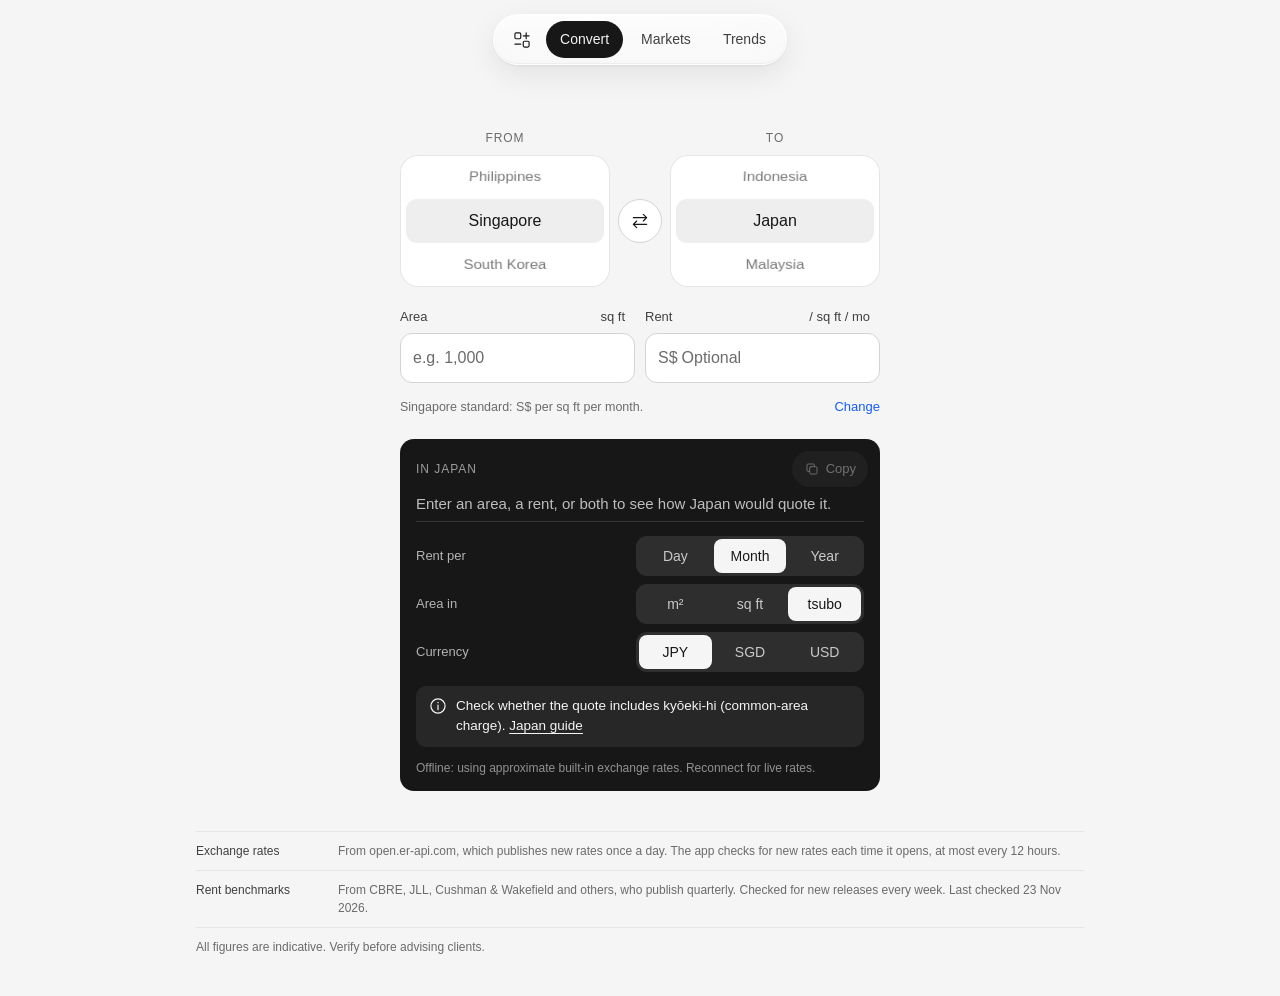
==== commit c7f681c6: "Weekly benchmark check 23 Nov 2026 — updated Singapore, Indonesia" ====
--- a/index.html
+++ b/index.html
@@ -14,7 +14,7 @@
   <meta name="mobile-web-app-capable" content="yes">
   <meta name="apple-mobile-web-app-title" content="Lease">
   <meta name="apple-mobile-web-app-status-bar-style" content="default">
-  <link rel="stylesheet" href="app.css?v=9">
+  <link rel="stylesheet" href="app.css?v=10">
 </head>
 <body>
   <a class="skip" href="#main">Skip to content</a>
@@ -146,7 +146,7 @@
     <p>All figures are indicative. Verify before advising clients.</p>
   </footer>
 
-  <script src="data.js?v=9"></script>
-  <script src="app.js?v=9"></script>
+  <script src="data.js?v=10"></script>
+  <script src="app.js?v=10"></script>
 </body>
 </html>
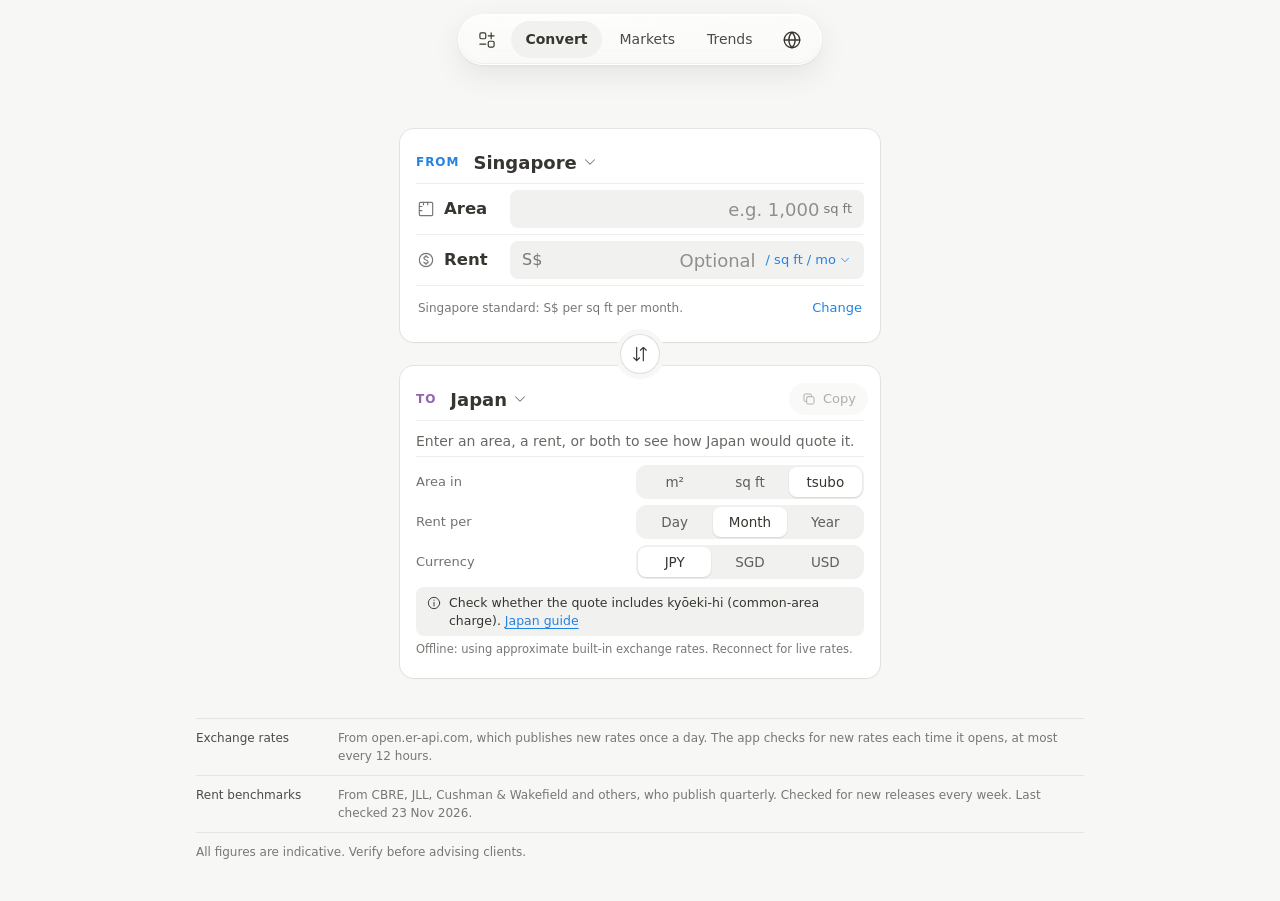
==== commit 223c09a2: "Release v10: one-screen Convert, total rent, language button - From card (market + Area + Rent) and " ====
--- a/index.html
+++ b/index.html
@@ -5,8 +5,8 @@
   <meta name="viewport" content="width=device-width, initial-scale=1, viewport-fit=cover">
   <title>Lease Converter</title>
   <meta name="description" content="Convert retail rents and areas across Asia-Pacific, US and UK markets: m², sq ft, ping, tsubo, pyeong, per day, month or year, in local currency.">
-  <meta name="theme-color" content="#f5f5f5" media="(prefers-color-scheme: light)">
-  <meta name="theme-color" content="#111111" media="(prefers-color-scheme: dark)">
+  <meta name="theme-color" content="#f7f7f5" media="(prefers-color-scheme: light)">
+  <meta name="theme-color" content="#191919" media="(prefers-color-scheme: dark)">
   <link rel="manifest" href="manifest.webmanifest">
   <link rel="icon" href="icon.svg" type="image/svg+xml">
   <link rel="apple-touch-icon" href="apple-touch-icon.png">
@@ -14,7 +14,7 @@
   <meta name="mobile-web-app-capable" content="yes">
   <meta name="apple-mobile-web-app-title" content="Lease">
   <meta name="apple-mobile-web-app-status-bar-style" content="default">
-  <link rel="stylesheet" href="app.css?v=10">
+  <link rel="stylesheet" href="app.css?v=11">
 </head>
 <body>
   <a class="skip" href="#main">Skip to content</a>
@@ -36,6 +36,8 @@
       <symbol id="i-swaph" viewBox="0 0 24 24"><path d="M4 8h16M16 4l4 4-4 4M20 16H4M8 12l-4 4 4 4"/></symbol>
       <symbol id="i-copy" viewBox="0 0 24 24"><rect x="8.5" y="8.5" width="11" height="11" rx="2"/><path d="M15.5 8.5V6a1.5 1.5 0 0 0-1.5-1.5H6A1.5 1.5 0 0 0 4.5 6v8A1.5 1.5 0 0 0 6 15.5h2.5"/></symbol>
       <symbol id="i-chev" viewBox="0 0 24 24"><path d="M9 6l6 6-6 6"/></symbol>
+      <symbol id="i-down" viewBox="0 0 24 24"><path d="M6 9l6 6 6-6"/></symbol>
+      <symbol id="i-globe" viewBox="0 0 24 24"><circle cx="12" cy="12" r="8.5"/><path d="M3.5 12h17M12 3.5c2.3 2.4 3.5 5.2 3.5 8.5s-1.2 6.1-3.5 8.5c-2.3-2.4-3.5-5.2-3.5-8.5s1.2-6.1 3.5-8.5z"/></symbol>
     </defs>
   </svg>
 
@@ -45,6 +47,19 @@
       <a href="#/" data-nav="convert">Convert</a>
       <a href="#/markets" data-nav="markets">Markets</a>
       <a href="#/trends" data-nav="trends">Trends</a>
+      <!-- App language. Only English exists so far; the others are placeholders. -->
+      <div class="langwrap">
+        <button type="button" class="gbtn" id="lang-btn" aria-expanded="false" aria-controls="lang-menu" aria-label="App language: English">
+          <svg class="ic"><use href="#i-globe"/></svg>
+        </button>
+        <div class="langmenu" id="lang-menu" role="group" aria-labelledby="lang-h" hidden>
+          <div class="lm-h" id="lang-h">App language</div>
+          <button type="button" class="lm-it" lang="en" aria-current="true"><span>English</span><span class="lm-chk" aria-hidden="true">✓</span></button>
+          <button type="button" class="lm-it" lang="zh-Hans" disabled><span>简体中文</span><small lang="en">Coming soon</small></button>
+          <button type="button" class="lm-it" lang="zh-Hant" disabled><span>繁體中文</span><small lang="en">Coming soon</small></button>
+          <button type="button" class="lm-it" lang="ja" disabled><span>日本語</span><small lang="en">Coming soon</small></button>
+        </div>
+      </div>
     </nav>
   </header>
 
@@ -55,50 +70,53 @@
       <h1 id="h-convert" class="vh">Convert retail rent and area</h1>
 
       <form class="conv2" id="conv" autocomplete="off" novalidate>
-        <div class="picker" role="group" aria-label="Markets">
-          <div class="wcol">
-            <div class="wcap" id="wl-from">From</div>
-            <div class="wheelbox"><div class="wheel" id="wheel-from" role="listbox" tabindex="0" aria-labelledby="wl-from"></div></div>
+        <!-- From: the market and the space being quoted, together -->
+        <section class="fcard" aria-labelledby="h-from">
+          <div class="c-top">
+            <h2 class="c-lbl" id="h-from">From</h2>
+            <button type="button" class="mkt" id="mkt-from" aria-haspopup="dialog"><span class="mkt-name">Singapore</span><svg class="ic sm" aria-hidden="true"><use href="#i-down"/></svg></button>
           </div>
-          <button type="button" class="swap" id="swap" aria-label="Swap From and To markets">
-            <svg class="ic"><use href="#i-swaph"/></svg>
-          </button>
-          <div class="wcol">
-            <div class="wcap" id="wl-to">To</div>
-            <div class="wheelbox"><div class="wheel" id="wheel-to" role="listbox" tabindex="0" aria-labelledby="wl-to"></div></div>
+          <div class="frow">
+            <label for="area" class="fr-l"><svg class="ic fr-ic" aria-hidden="true"><use href="#i-area"/></svg><span>Area</span></label>
+            <div class="fr-in"><input id="area" type="text" inputmode="decimal" placeholder="e.g. 1,000" enterkeyhint="next"><span class="fr-u" id="area-u">sq ft</span></div>
           </div>
-        </div>
+          <div class="frow">
+            <label for="rent" class="fr-l"><svg class="ic fr-ic" aria-hidden="true"><use href="#i-coin"/></svg><span>Rent</span></label>
+            <div class="fr-in"><span class="pre" id="rent-cur" aria-hidden="true">S$</span><input id="rent" type="text" inputmode="decimal" placeholder="Optional" enterkeyhint="done">
+              <button type="button" class="fr-ubtn" id="basis-btn" aria-haspopup="true" aria-expanded="false" aria-controls="basis-menu"><span id="basis-btn-lbl">/ sq ft / mo</span><svg class="ic sm" aria-hidden="true"><use href="#i-down"/></svg></button>
+            </div>
+            <div class="basis-menu" id="basis-menu" role="group" aria-label="How the rent is quoted" hidden>
+              <button type="button" class="bm-it" data-b="unit"><span class="bm-t" id="bm-unit">Per sq ft</span><span class="bm-s">e.g. S$12 per sq ft a month</span></button>
+              <button type="button" class="bm-it" data-b="total"><span class="bm-t">Total for the whole space</span><span class="bm-s">e.g. US$5,000,000 a year</span></button>
+            </div>
+          </div>
+          <div class="quoted">
+            <span id="quoted-txt"></span>
+            <button type="button" class="link" id="quoted-btn" aria-expanded="false" aria-controls="from-adv">Change</button>
+          </div>
+          <div class="adv" id="from-adv" hidden>
+            <div class="adv-row"><span class="adv-k" id="adv-u">Unit</span><div class="seg" id="seg-from-unit" role="group" aria-labelledby="adv-u"></div></div>
+            <div class="adv-row"><span class="adv-k" id="adv-p">Rent per</span><div class="seg" id="seg-from-period" role="group" aria-labelledby="adv-p"></div></div>
+          </div>
+        </section>
 
-        <div class="inputs">
-          <div class="fld">
-            <label for="area"><span>Area</span><span class="u" id="area-u">sq ft</span></label>
-            <div class="box"><input id="area" type="text" inputmode="decimal" placeholder="e.g. 1,000" enterkeyhint="next"></div>
-          </div>
-          <div class="fld">
-            <label for="rent"><span>Rent</span><span class="u" id="rent-u">/ sq ft / mo</span></label>
-            <div class="box"><span class="pre" id="rent-cur" aria-hidden="true">S$</span><input id="rent" type="text" inputmode="decimal" placeholder="Optional" enterkeyhint="done"></div>
-          </div>
-        </div>
-        <div class="quoted">
-          <span id="quoted-txt"></span>
-          <button type="button" class="link" id="quoted-btn" aria-expanded="false" aria-controls="from-adv">Change</button>
-        </div>
-        <div class="adv" id="from-adv" hidden>
-          <label class="wide">Area unit<select id="area-unit"></select></label>
-          <label class="wide">Rent per<select id="rent-unit"></select></label>
-          <label>Rent currency<select id="rent-cur-sel"></select></label>
-          <label>Rent period<select id="rent-period"></select></label>
+        <div class="swaprow">
+          <button type="button" class="swap" id="swap" aria-label="Swap From and To markets"><svg class="ic"><use href="#i-swap"/></svg></button>
         </div>
 
         <section class="outcard res2" aria-labelledby="h-result">
-          <div class="rtop">
-            <h2 id="h-result" class="rlabel">Result</h2>
+          <h2 id="h-result" class="vh">Result</h2>
+          <div class="rtop c-top">
+            <div class="c-pair">
+              <span class="c-lbl" aria-hidden="true">To</span>
+              <button type="button" class="mkt" id="mkt-to" aria-haspopup="dialog"><span class="mkt-name">Japan</span><svg class="ic sm" aria-hidden="true"><use href="#i-down"/></svg></button>
+            </div>
             <button type="button" class="copybtn" id="copy" disabled><svg class="ic sm" aria-hidden="true"><use href="#i-copy"/></svg><span id="copy-lbl">Copy</span></button>
           </div>
           <div id="out" aria-live="polite"></div>
           <div class="showas" role="group" aria-label="Show the result in">
+            <div class="sa-row"><span class="sa-k" id="sa-u">Area in</span><div class="seg" id="seg-unit" role="group" aria-labelledby="sa-u"></div></div>
             <div class="sa-row"><span class="sa-k" id="sa-p">Rent per</span><div class="seg" id="seg-period" role="group" aria-labelledby="sa-p"></div></div>
-            <div class="sa-row"><span class="sa-k" id="sa-u">Area in</span><div class="seg" id="seg-unit" role="group" aria-labelledby="sa-u"></div></div>
             <div class="sa-row"><span class="sa-k" id="sa-c">Currency</span><div class="seg" id="seg-cur" role="group" aria-labelledby="sa-c"></div></div>
           </div>
           <p class="caution" id="caution" hidden></p>
@@ -138,6 +156,15 @@
     </section>
   </main>
 
+  <!-- Market picker: a bottom sheet listing every market -->
+  <div class="sheet-bg" id="mkt-sheet" hidden>
+    <div class="sheet" role="dialog" aria-modal="true" aria-labelledby="sheet-h">
+      <div class="grab" aria-hidden="true"></div>
+      <h2 id="sheet-h">Choose a market</h2>
+      <div class="mlist" id="mkt-list"></div>
+    </div>
+  </div>
+
   <footer class="site">
     <dl class="updates">
       <div><dt>Exchange rates</dt><dd>From open.er-api.com, which publishes new rates once a day. The app checks for new rates each time it opens, at most every 12 hours.</dd></div>
@@ -146,7 +173,7 @@
     <p>All figures are indicative. Verify before advising clients.</p>
   </footer>
 
-  <script src="data.js?v=10"></script>
-  <script src="app.js?v=10"></script>
+  <script src="data.js?v=11"></script>
+  <script src="app.js?v=11"></script>
 </body>
 </html>
--- a/app.css
+++ b/app.css
@@ -160,7 +160,6 @@
 .result .k { font-size: 12px; letter-spacing: .06em; text-transform: uppercase; opacity: .65; margin-bottom: 2px; }
 .result .v { font-size: clamp(22px, 5.4vw, 30px); line-height: 1.2; font-variant-numeric: tabular-nums; word-break: break-word; }
 .result .v small { font-size: 14px; opacity: .7; }
-.result .s { font-size: 13px; opacity: .7; margin-top: 2px; font-variant-numeric: tabular-nums; }
 .result .empty { opacity: .75; }
 .caution { margin-top: 14px; padding: 10px 12px; border-radius: 10px; background: rgba(255,255,255,.08); font-size: 13.5px; display: flex; gap: 8px; }
 .foot { font-size: 12px; color: var(--muted); margin-top: 12px; }
@@ -376,7 +375,6 @@
 .res2 .k { font-size: 12px; letter-spacing: .06em; text-transform: uppercase; opacity: .65; margin-bottom: 2px; }
 .res2 .v { font-size: clamp(22px, 6.4vw, 30px); line-height: 1.2; font-variant-numeric: tabular-nums; word-break: break-word; }
 .res2 .v small { font-size: 14px; opacity: .7; }
-.res2 .s { font-size: 13px; opacity: .7; margin-top: 2px; font-variant-numeric: tabular-nums; }
 .res2 .empty { opacity: .75; }
 .showas { display: grid; gap: 8px; margin-top: 6px; padding-top: 14px; border-top: 1px solid rgba(127,127,127,.3); }
 .sa-row { display: flex; align-items: center; justify-content: space-between; gap: 10px; }
@@ -398,3 +396,281 @@
 .adv .wide { grid-column: 1 / -1; }
 /* Units sit inside the box's rounded corner, in line with where the field text ends */
 .fld label .u { padding-right: 10px; }
+
+/* ===== Header: one centred pill — logo mark, three tabs, language globe ===== */
+/* The globe mirrors the logo mark's padding so both ends of the pill look the same. */
+.langwrap { position: relative; display: flex; }
+.gbtn {
+  display: inline-flex; align-items: center; justify-content: center; min-height: 36px; padding: 7px 12px 7px 10px;
+  border: 0; border-radius: 999px; background: none; color: var(--ink); cursor: pointer; touch-action: manipulation;
+}
+.gbtn .ic { width: 22px; height: 22px; }
+.gbtn:active { opacity: .7; }
+.gbtn[aria-expanded="true"] { background: var(--band); }
+.pill.sheer .gbtn { color: var(--ink); text-shadow: none; }
+.pill.on-dark .gbtn { color: var(--bg); }
+/* Phones: slimmer tabs so all five items fit with room to spare */
+@media (max-width: 479px) { .pill a { padding: 8px 11px; } }
+/* Smallest phones: drop the decorative logo mark */
+@media (max-width: 359px) { .pill a { padding: 8px 9px; } .pill .brand { display: none; } .gbtn { padding: 7px 10px; } }
+
+.langmenu {
+  position: absolute; top: calc(100% + 14px); right: -6px; width: 224px; padding: 6px; z-index: 30;
+  background: var(--surface); color: var(--ink); border-radius: 16px;
+  box-shadow: 0 0 0 1px var(--line), 0 18px 40px rgba(0,0,0,.18);
+}
+.lm-h { font-size: 11px; letter-spacing: .08em; text-transform: uppercase; color: var(--muted); padding: 8px 10px 4px; }
+.lm-it {
+  display: flex; width: 100%; align-items: center; justify-content: space-between; gap: 8px; min-height: 44px; padding: 0 10px;
+  border: 0; border-radius: 10px; background: transparent; font-size: 15px; text-align: left; cursor: pointer;
+}
+.lm-it[aria-current="true"] { background: var(--band); }
+.lm-it:disabled { cursor: default; color: var(--ink-2); }
+.lm-it small { font-size: 11.5px; color: var(--muted); }
+.lm-chk { color: var(--accent); font-weight: 700; }
+@media (prefers-reduced-motion: no-preference) {
+  .langmenu:not([hidden]) { animation: lm-in .14s ease-out both; transform-origin: top right; }
+  @keyframes lm-in { from { opacity: 0; transform: scale(.96) translateY(-4px); } to { opacity: 1; transform: none; } }
+}
+
+/* =====================================================================
+   app-cards: From card (market + area + rent) → swap → To card (market + result)
+   ===================================================================== */
+:root { --from-a: #e3ecff; --from-b: #f3f6ff; --from-line: rgba(21,93,252,.16); }
+@media (prefers-color-scheme: dark) { :root:not([data-theme="light"]) { --from-a: rgba(91,140,255,.17); --from-b: rgba(91,140,255,.06); --from-line: rgba(91,140,255,.28); } }
+:root[data-theme="dark"] { --from-a: rgba(91,140,255,.17); --from-b: rgba(91,140,255,.06); --from-line: rgba(91,140,255,.28); }
+
+.c-top { display: flex; align-items: center; justify-content: space-between; gap: 10px; }
+.c-pair { display: flex; align-items: center; gap: 10px; min-width: 0; }
+.c-lbl { margin: 0; font-size: 12px; font-weight: 600; letter-spacing: .08em; text-transform: uppercase; color: var(--ink-2); }
+
+/* Market dropdown button */
+.mkt {
+  display: inline-flex; align-items: center; gap: 6px; min-height: 44px; max-width: 100%; padding: 0 12px 0 14px;
+  border-radius: 999px; border: 1px solid var(--line-2); background: var(--surface); color: var(--ink);
+  font-size: 17px; font-weight: 600; cursor: pointer; touch-action: manipulation;
+}
+.mkt .mkt-name { overflow: hidden; text-overflow: ellipsis; white-space: nowrap; }
+.mkt .ic { color: var(--muted); }
+.mkt:active { opacity: .7; }
+
+/* From card */
+.fcard { border-radius: 22px; padding: 12px 12px 22px; background: linear-gradient(160deg, var(--from-a), var(--from-b)); box-shadow: inset 0 0 0 1px var(--from-line); }
+.fcard .c-top { justify-content: flex-start; margin-bottom: 6px; }
+.frow { display: grid; grid-template-columns: 58px minmax(0, 1fr); align-items: center; gap: 10px; margin-top: 8px; }
+.fr-l { font-size: 15px; font-weight: 600; color: var(--ink); line-height: 1.2; }
+.fr-l small { display: block; font-size: 12px; font-weight: 400; color: var(--muted); }
+.fr-in {
+  display: flex; align-items: center; gap: 6px; min-height: 54px; padding: 0 14px;
+  background: var(--surface); border: 1px solid var(--line-2); border-radius: 14px; cursor: text;
+}
+.fr-in:focus-within { border-color: var(--accent); box-shadow: 0 0 0 3px color-mix(in srgb, var(--accent) 18%, transparent); }
+.fr-in input {
+  flex: 1; min-width: 0; border: 0; padding: 0; background: transparent; outline: none; border-radius: 0;
+  font-size: 22px; text-align: right; font-variant-numeric: tabular-nums; min-height: 52px;
+}
+.fr-in .pre { font-size: 17px; color: var(--muted); }
+.fr-u { font-size: 13px; color: var(--muted); white-space: nowrap; }
+.fcard .quoted { margin-top: 4px; padding: 0 2px; }
+.fcard .adv { margin: 2px 0 8px; }
+
+/* Swap button overlaps the gap between the cards */
+.swaprow { display: flex; justify-content: center; margin: -12px 0; position: relative; z-index: 2; }
+.swaprow .swap { box-shadow: 0 0 0 5px var(--bg); }
+
+/* To card: market + result. A light gradient like the From card, in a slightly
+   deeper indigo so the answer still reads as the destination. */
+:root { --to-a: #dcdcff; --to-b: #f1f0ff; --to-line: rgba(79,70,229,.22); --to-ink: #3730a3; }
+@media (prefers-color-scheme: dark) { :root:not([data-theme="light"]) { --to-a: rgba(129,120,255,.24); --to-b: rgba(129,120,255,.08); --to-line: rgba(129,120,255,.36); --to-ink: #c7c4ff; } }
+:root[data-theme="dark"] { --to-a: rgba(129,120,255,.24); --to-b: rgba(129,120,255,.08); --to-line: rgba(129,120,255,.36); --to-ink: #c7c4ff; }
+.res2 {
+  margin-top: 0; padding-top: 16px; color: var(--ink); border-color: transparent;
+  background: linear-gradient(160deg, var(--to-a), var(--to-b)); box-shadow: inset 0 0 0 1px var(--to-line);
+}
+.res2 .rtop { margin-bottom: 8px; }
+.res2 .c-lbl { color: var(--to-ink); }
+.fcard .c-lbl { color: #1d4ed8; }
+@media (prefers-color-scheme: dark) { :root:not([data-theme="light"]) .fcard .c-lbl { color: #a9c1ff; } }
+:root[data-theme="dark"] .fcard .c-lbl { color: #a9c1ff; }
+.res2 .k { opacity: 1; color: var(--ink-2); }
+.res2 #out .row { border-top-color: var(--to-line); }
+.res2 .showas { border-top-color: var(--to-line); }
+.res2 .seg { background: color-mix(in srgb, var(--to-ink) 10%, transparent); }
+.res2 .seg button { color: var(--ink); }
+.res2 .seg button[aria-pressed="true"] { background: var(--surface); color: var(--ink); box-shadow: 0 1px 2px rgba(0,0,0,.12); }
+.res2 .copybtn { background: var(--surface); color: var(--ink); box-shadow: inset 0 0 0 1px var(--line-2); }
+.res2 .copybtn:hover:not(:disabled) { background: var(--surface); }
+.res2 .copybtn.done { background: var(--ink); color: var(--bg); }
+.res2 :focus-visible, .res2 .seg button:focus-visible, .res2 .copybtn:focus-visible { outline-color: var(--accent); }
+.res2 .caution { background: color-mix(in srgb, var(--surface) 65%, transparent); }
+.res2 .caution a { color: var(--accent); }
+.res2 .foot { opacity: 1; color: var(--muted); }
+
+/* Swap: one look at all times. No hover colour (on phones a tapped button stays "hovered",
+   which looked like an on/off state). Feedback is a quick press-in and a half turn of the arrows. */
+.swaprow .swap, .swaprow .swap:hover, .swaprow .swap:focus { background: var(--surface); color: var(--ink); border-color: var(--line-2); }
+.swaprow .swap { transition: transform .12s ease; -webkit-tap-highlight-color: transparent; }
+.swaprow .swap:active { transform: scale(.92); }
+@media (prefers-reduced-motion: no-preference) { .swaprow .swap .ic { transition: transform .3s ease; } .swaprow .swap.spun .ic { transform: rotate(180deg); } }
+
+/* Compact result rows: label on the left, number on the right */
+.res2 #out .row { grid-template-columns: 1fr; padding: 11px 0; }
+.res2 #out .row > .ic { display: none; }
+.res2 #out .row > div { display: flex; align-items: baseline; justify-content: space-between; gap: 12px; }
+.res2 #out .k { margin: 0; white-space: nowrap; }
+.res2 #out .v { text-align: right; font-size: 24px; }
+.res2 #out .v small { display: block; font-size: 12.5px; margin-top: 1px; }
+
+/* Market bottom sheet */
+.sheet-bg { position: fixed; inset: 0; z-index: 60; background: rgba(0,0,0,.34); display: flex; align-items: flex-end; justify-content: center; }
+.sheet {
+  width: 100%; max-width: 480px; max-height: 80vh; overflow-y: auto; overscroll-behavior: contain;
+  background: var(--surface); color: var(--ink); border-radius: 22px 22px 0 0;
+  padding: 6px 10px calc(14px + env(safe-area-inset-bottom));
+}
+.grab { width: 40px; height: 5px; border-radius: 3px; background: var(--line-2); margin: 4px auto 8px; }
+.sheet h2 { position: sticky; top: -6px; z-index: 1; font-size: 17px; font-weight: 600; text-align: center; margin: 0 -10px 6px; padding: 10px 0 8px; background: var(--surface); box-shadow: 0 1px 0 var(--line); }
+.mopt {
+  display: flex; width: 100%; align-items: center; justify-content: space-between; gap: 12px; min-height: 58px; padding: 8px 12px;
+  border: 0; border-radius: 12px; background: none; color: inherit; text-align: left; cursor: pointer;
+}
+.mopt + .mopt { margin-top: 2px; }
+.mopt[aria-current="true"] { background: var(--band); }
+.mo-t { display: grid; gap: 1px; min-width: 0; }
+.mo-n { font-size: 16px; }
+.mo-s { font-size: 12.5px; color: var(--muted); }
+.mo-chk { color: var(--accent); font-weight: 700; font-size: 17px; }
+html.sheet-open { overflow: hidden; }
+@media (prefers-reduced-motion: no-preference) {
+  .sheet-bg:not([hidden]) { animation: sh-fade .18s ease-out both; }
+  .sheet-bg:not([hidden]) .sheet { animation: sh-up .24s cubic-bezier(.2,.8,.2,1) both; }
+  @keyframes sh-fade { from { opacity: 0; } }
+  @keyframes sh-up { from { transform: translateY(40px); } }
+}
+
+/* =====================================================================
+   Notion style (chosen from the style round: variation 2, "grouped list")
+   Warm off-white page, white cards with hairline rows, system font,
+   small grey input boxes, outline icons, plain-text market selectors.
+   ===================================================================== */
+:root {
+  --bg: #f7f7f5; --surface: #ffffff; --surface-2: #fbfbfa; --ink: #37352f; --ink-2: #4d4b45; --muted: #787774;
+  --line: rgba(55,53,47,.09); --line-2: rgba(55,53,47,.16); --band: rgba(55,53,47,.06);
+  --accent: #2383e2; --n-field: #f1f1ef; --n-blue: #2383e2; --n-purple: #9065b0;
+}
+@media (prefers-color-scheme: dark) {
+  :root:not([data-theme="light"]) {
+    --bg: #191919; --surface: #252525; --surface-2: #202020; --ink: #e6e6e4; --ink-2: #cfcfcd; --muted: #9b9a97;
+    --line: rgba(255,255,255,.08); --line-2: rgba(255,255,255,.14); --band: rgba(255,255,255,.06);
+    --accent: #529cca; --n-field: #2f2f2f; --n-blue: #529cca; --n-purple: #9a6dd7;
+  }
+}
+:root[data-theme="dark"] {
+  --bg: #191919; --surface: #252525; --surface-2: #202020; --ink: #e6e6e4; --ink-2: #cfcfcd; --muted: #9b9a97;
+  --line: rgba(255,255,255,.08); --line-2: rgba(255,255,255,.14); --band: rgba(255,255,255,.06);
+  --accent: #529cca; --n-field: #2f2f2f; --n-blue: #529cca; --n-purple: #9a6dd7;
+}
+body { font-family: -apple-system, BlinkMacSystemFont, "SF Pro Text", "Segoe UI", system-ui, sans-serif; }
+.pill a[aria-current="page"] { background: var(--n-field); color: var(--ink); font-weight: 600; }
+@media (max-width: 759px) { main { padding-top: 10px; } }
+
+/* Cards */
+.fcard, .res2 { background: var(--surface); border-radius: 14px; box-shadow: 0 0 0 1px var(--line), 0 1px 3px rgba(0,0,0,.04); }
+.fcard { padding: 2px 14px 16px; }
+.res2 { padding: 2px 14px 12px; color: var(--ink); }
+.c-top { min-height: 42px; }
+.fcard .c-top { margin-bottom: 0; }
+.res2 .rtop { margin-bottom: 0; }
+.fcard .c-lbl { color: var(--n-blue); }
+.res2 .c-lbl { color: var(--n-purple); }
+
+/* Market selectors: plain text + chevron, no box (tap area stays 40px tall) */
+.mkt, .res2 .mkt { background: none; border: 0; padding: 0 4px; gap: 4px; min-height: 40px; font-size: 18px; font-weight: 650; color: var(--ink); }
+.mkt .ic, .res2 .mkt .ic { width: 18px; height: 18px; color: var(--muted); }
+
+/* Input rows: icon + label | small grey box. One line each, so icon, label and box centre on the same line. */
+.frow { grid-template-columns: 96px minmax(0, 1fr); gap: 10px; margin-top: 0; padding: 6px 0; border-top: 1px solid var(--line); }
+.fr-l { display: flex; align-items: center; gap: 8px; font-size: 16.5px; font-weight: 600; }
+.fr-ic { display: block; width: 20px; height: 20px; color: var(--muted); flex: none; }
+.fr-in { min-height: 38px; padding: 0 12px; border: 0; border-radius: 8px; background: var(--n-field); }
+.fr-in input { font-size: 18px; min-height: 36px; }
+.fr-in input::placeholder { color: var(--muted); opacity: .8; }
+.fr-in .pre { font-size: 16px; }
+.fr-in:focus-within { border: 0; box-shadow: 0 0 0 2px color-mix(in srgb, var(--n-blue) 55%, transparent); }
+.fcard .quoted { margin-top: 0; padding: 8px 2px 0; border-top: 1px solid var(--line); font-size: 12px; flex-wrap: nowrap; align-items: baseline; }
+.fcard #quoted-txt { flex: 1; min-width: 0; }
+.fcard .quoted .link { flex: none; min-height: 28px; padding: 2px 0; }
+
+/* Swap */
+.swaprow { margin: -12px 0; }
+.swaprow .swap, .swaprow .swap:hover, .swaprow .swap:focus { width: 40px; height: 40px; background: var(--surface); border-color: var(--line-2); }
+
+/* Result rows: icon + label + number + unit all on one line */
+.res2 #out .row, .res2 #out .row:first-child {
+  display: flex; align-items: center; gap: 10px; padding: 8px 0; border-top: 1px solid var(--line);
+}
+.res2 #out .row > .ic { display: block; width: 20px; height: 20px; color: var(--muted); flex: none; }
+.res2 #out .row > div { flex: 1; min-width: 0; display: flex; align-items: baseline; justify-content: space-between; gap: 10px; }
+.res2 #out .k { font-size: 15px; letter-spacing: 0; text-transform: none; color: var(--ink); opacity: 1; white-space: nowrap; }
+.res2 #out .v { font-size: 20px; line-height: 1.25; text-align: right; }
+.res2 #out .v small { display: inline; font-size: 12.5px; margin: 0 0 0 3px; opacity: 1; color: var(--muted); }
+.res2 .empty { padding: 10px 0 4px; border-top: 1px solid var(--line); font-size: 14px; }
+
+/* "Show as" toggles, caution and FX note, tightened */
+.res2 .showas { gap: 6px; margin-top: 0; padding-top: 8px; border-top-color: var(--line); }
+.res2 .sa-k { font-size: 13px; }
+.res2 .seg { background: var(--n-field); padding: 2px; }
+.res2 .seg button { min-height: 30px; font-size: 13.5px; }
+.res2 .copybtn { background: var(--n-field); box-shadow: none; min-height: 32px; }
+.res2 .caution { margin-top: 8px; padding: 7px 10px; gap: 7px; font-size: 12.5px; line-height: 1.4; background: var(--n-field); border-radius: 8px; }
+.res2 .caution .ic { width: 16px; height: 16px; margin-top: 1px; }
+.res2 .foot { margin-top: 6px; font-size: 11.5px; line-height: 1.35; }
+/* Dark mode: the selected toggle needs a lighter chip than the track to be visible */
+@media (prefers-color-scheme: dark) { :root:not([data-theme="light"]) .res2 .seg button[aria-pressed="true"] { background: #4a4a48; color: #fff; box-shadow: none; } }
+:root[data-theme="dark"] .res2 .seg button[aria-pressed="true"] { background: #4a4a48; color: #fff; box-shadow: none; }
+
+/* ===== Change panel: one Unit, the Period, and (option 1) how the rent is quoted ===== */
+.fcard .adv { display: grid; grid-template-columns: 1fr; gap: 6px; margin: 6px 0 0; padding: 8px 2px 0; border: 0; border-top: 1px solid var(--line); border-radius: 0; background: none; }
+.adv-row { display: flex; align-items: center; justify-content: space-between; gap: 10px; }
+.adv-k { font-size: 13px; color: var(--ink-2); white-space: nowrap; }
+.adv .seg { width: min(66%, 236px); background: var(--n-field); padding: 2px; }
+.adv .seg button { min-height: 30px; font-size: 13.5px; color: var(--ink); opacity: .85; }
+.adv .seg button[aria-pressed="true"] { background: var(--surface); color: var(--ink); opacity: 1; box-shadow: 0 1px 2px rgba(0,0,0,.12); }
+@media (prefers-color-scheme: dark) { :root:not([data-theme="light"]) .adv .seg button[aria-pressed="true"] { background: #4a4a48; color: #fff; box-shadow: none; } }
+:root[data-theme="dark"] .adv .seg button[aria-pressed="true"] { background: #4a4a48; color: #fff; box-shadow: none; }
+.adv .seg button:focus-visible { outline: 2px solid var(--accent); }
+
+/* ===== Rent box unit label = menu: per unit, or total for the whole space ===== */
+.fr-ubtn {
+  display: inline-flex; align-items: center; gap: 2px; flex: none; min-height: 32px; margin-right: -6px; padding: 0 6px; border: 0; border-radius: 6px;
+  background: none; color: var(--accent); font-size: 13px; white-space: nowrap; cursor: pointer;
+}
+.fr-ubtn .ic { width: 14px; height: 14px; }
+.fr-ubtn[aria-expanded="true"] { background: var(--surface); }
+.frow { position: relative; }
+.basis-menu {
+  position: absolute; right: 0; top: calc(100% - 2px); z-index: 20; width: 250px; padding: 5px;
+  background: var(--surface); border-radius: 12px; box-shadow: 0 0 0 1px var(--line-2), 0 14px 34px rgba(0,0,0,.16);
+}
+.bm-it { display: grid; gap: 1px; width: 100%; min-height: 48px; padding: 7px 10px; border: 0; border-radius: 8px; background: none; color: var(--ink); text-align: left; cursor: pointer; }
+.bm-it[aria-current="true"] { background: var(--band); }
+.bm-t { font-size: 15px; font-weight: 600; }
+.bm-s { font-size: 12px; color: var(--muted); }
+
+/* Totals run to 7–9 digits: narrower label column and a slightly smaller number so they fit */
+.frow { grid-template-columns: 84px minmax(0, 1fr); }
+html[data-basis="total"] #rent { font-size: 16.5px; }
+.fr-in { gap: 4px; }
+
+/* More breathing room inside both cards, and clear space around the swap button
+   (the button overlaps the gap by 12px, so each card keeps ~16px free next to it) */
+.fcard { padding: 6px 16px 26px; }
+.res2 { padding: 22px 16px 14px; }
+.swaprow { margin: -10px 0; }
+/* Both cards use identical padding: 20px top and bottom, 16px sides.
+   The cards sit 24px apart and the 40px swap button overlaps each by 8px. */
+.fcard, .res2 { padding: 20px 16px; }
+.swaprow { margin: -8px 0; }
+/* Visible top spacing of 20px in both cards: the 40px market button adds ~8px above its text,
+   so the padding is 12px to put the From / To names 20px below each card's top edge. */
+.fcard, .res2 { padding-top: 12px; }
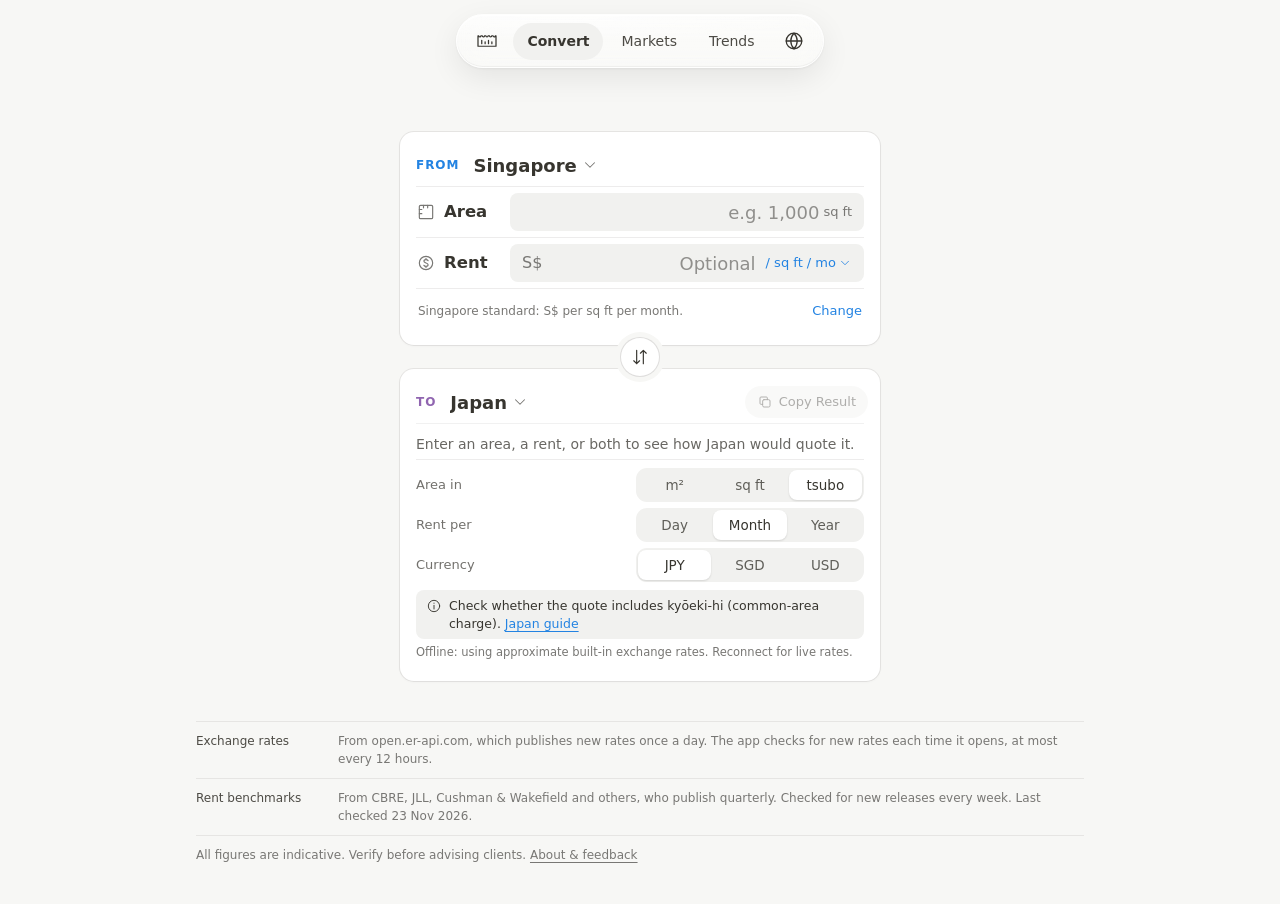
==== commit 61207ab4: "Release v11: About page, tab bubble, swipe between tabs Co-Authored-By: Claude Opus 5.5 <noreply@ant" ====
--- a/index.html
+++ b/index.html
@@ -14,7 +14,7 @@
   <meta name="mobile-web-app-capable" content="yes">
   <meta name="apple-mobile-web-app-title" content="Lease">
   <meta name="apple-mobile-web-app-status-bar-style" content="default">
-  <link rel="stylesheet" href="app.css?v=11">
+  <link rel="stylesheet" href="app.css?v=33">
 </head>
 <body>
   <a class="skip" href="#main">Skip to content</a>
@@ -22,7 +22,7 @@
   <!-- Thin-line icon set -->
   <svg width="0" height="0" style="position:absolute" aria-hidden="true">
     <defs>
-      <symbol id="i-mark" viewBox="0 0 24 24"><rect x="3.5" y="3.5" width="7" height="7" rx="1.5"/><rect x="13.5" y="13.5" width="7" height="7" rx="1.5"/><path d="M13.5 7h7M17 3.5v7M3.5 17h7"/></symbol>
+      <symbol id="i-mark" viewBox="0 0 16 16"><g stroke-width="0.833"><path d="M2 4.5 L2.45 4.5 A0.75 0.75 0 0 0 3.95 4.5 L4.85 4.5 A0.75 0.75 0 0 0 6.35 4.5 L7.25 4.5 A0.75 0.75 0 0 0 8.75 4.5 L9.65 4.5 A0.75 0.75 0 0 0 11.15 4.5 L12.05 4.5 A0.75 0.75 0 0 0 13.55 4.5 L14 4.5 L14 11.5 L2 11.5 Z"/><path d="M4.5 7.5v2.25M6.75 8.5v1.25M9 7.5v2.25M11.25 8.5v1.25"/></g></symbol>
       <symbol id="i-area" viewBox="0 0 24 24"><rect x="4" y="4" width="16" height="16" rx="1.5"/><path d="M4 9h3M4 14h3M9 4v3M14 4v3"/></symbol>
       <symbol id="i-coin" viewBox="0 0 24 24"><circle cx="12" cy="12" r="8"/><path d="M14.5 9.2c-.5-.8-1.4-1.2-2.5-1.2-1.4 0-2.5.8-2.5 2s1.1 1.6 2.5 2 2.5.8 2.5 2-1.1 2-2.5 2c-1.1 0-2-.4-2.5-1.2M12 6.5V8M12 16v1.5"/></symbol>
       <symbol id="i-cal" viewBox="0 0 24 24"><rect x="4" y="5.5" width="16" height="14.5" rx="1.5"/><path d="M4 10h16M8.5 3.5v4M15.5 3.5v4"/></symbol>
@@ -37,13 +37,15 @@
       <symbol id="i-copy" viewBox="0 0 24 24"><rect x="8.5" y="8.5" width="11" height="11" rx="2"/><path d="M15.5 8.5V6a1.5 1.5 0 0 0-1.5-1.5H6A1.5 1.5 0 0 0 4.5 6v8A1.5 1.5 0 0 0 6 15.5h2.5"/></symbol>
       <symbol id="i-chev" viewBox="0 0 24 24"><path d="M9 6l6 6-6 6"/></symbol>
       <symbol id="i-down" viewBox="0 0 24 24"><path d="M6 9l6 6 6-6"/></symbol>
+      <symbol id="i-mail" viewBox="0 0 24 24"><rect x="3.5" y="5.5" width="17" height="13" rx="2"/><path d="M4 7l8 6 8-6"/></symbol>
       <symbol id="i-globe" viewBox="0 0 24 24"><circle cx="12" cy="12" r="8.5"/><path d="M3.5 12h17M12 3.5c2.3 2.4 3.5 5.2 3.5 8.5s-1.2 6.1-3.5 8.5c-2.3-2.4-3.5-5.2-3.5-8.5s1.2-6.1 3.5-8.5z"/></symbol>
     </defs>
   </svg>
 
   <header class="top">
     <nav class="pill" aria-label="Main">
-      <span class="brand" aria-hidden="true"><svg class="ic"><use href="#i-mark"/></svg></span>
+      <span class="bubble" aria-hidden="true"></span>
+      <a class="brand" href="#/about" data-nav="about" aria-label="About this app"><svg class="ic" aria-hidden="true"><use href="#i-mark"/></svg></a>
       <a href="#/" data-nav="convert">Convert</a>
       <a href="#/markets" data-nav="markets">Markets</a>
       <a href="#/trends" data-nav="trends">Trends</a>
@@ -94,10 +96,12 @@
             <span id="quoted-txt"></span>
             <button type="button" class="link" id="quoted-btn" aria-expanded="false" aria-controls="from-adv">Change</button>
           </div>
-          <div class="adv" id="from-adv" hidden>
+          <div class="adv-wrap" id="from-adv-wrap"><div class="adv-in">
+          <div class="adv" id="from-adv">
             <div class="adv-row"><span class="adv-k" id="adv-u">Unit</span><div class="seg" id="seg-from-unit" role="group" aria-labelledby="adv-u"></div></div>
             <div class="adv-row"><span class="adv-k" id="adv-p">Rent per</span><div class="seg" id="seg-from-period" role="group" aria-labelledby="adv-p"></div></div>
           </div>
+          </div></div>
         </section>
 
         <div class="swaprow">
@@ -111,7 +115,7 @@
               <span class="c-lbl" aria-hidden="true">To</span>
               <button type="button" class="mkt" id="mkt-to" aria-haspopup="dialog"><span class="mkt-name">Japan</span><svg class="ic sm" aria-hidden="true"><use href="#i-down"/></svg></button>
             </div>
-            <button type="button" class="copybtn" id="copy" disabled><svg class="ic sm" aria-hidden="true"><use href="#i-copy"/></svg><span id="copy-lbl">Copy</span></button>
+            <button type="button" class="copybtn" id="copy" disabled><span class="cb-ic" aria-hidden="true"><svg class="ic sm cb-copy"><use href="#i-copy"/></svg><svg class="ic sm cb-check" viewBox="0 0 24 24"><path pathLength="1" d="M5.5 12.5l4.2 4.2L18.5 7.8"/></svg></span><span id="copy-lbl">Copy Result</span></button>
           </div>
           <div id="out" aria-live="polite"></div>
           <div class="showas" role="group" aria-label="Show the result in">
@@ -153,6 +157,27 @@
         </table>
       </div>
       <p class="foot" id="fxnote2"></p>
+    </section>
+    <!-- ABOUT: a short Notion-style page, opened from the logo in the nav -->
+    <section id="view-about" class="view about" aria-labelledby="h-about" hidden>
+      <div class="ab-block ab-intro">
+        <span class="ab-emoji" aria-hidden="true">👋</span>
+        <div>
+          <h1 id="h-about">About</h1>
+          <p class="ab-lede"><b>Convert.</b><br>Built for brokers on the go: one hand, one screen, a few taps.</p>
+        </div>
+      </div>
+
+      <aside class="ab-block ab-callout" aria-labelledby="h-fb">
+        <span class="ab-emoji" aria-hidden="true">💬</span>
+        <div>
+          <h2 id="h-fb">Feedback welcome</h2>
+          <p>A wrong number, a missing market, something confusing? Send me a note.</p>
+          <a class="ab-mail" id="fb-mail" href="mailto:feedback@example.com?subject=Lease%20Converter%20feedback"><svg class="ic sm" aria-hidden="true"><use href="#i-mail"/></svg>Email feedback</a>
+        </div>
+      </aside>
+
+      <p class="ab-block ab-by"><span class="ab-emoji"><img src="avatar.png?v=24" width="25" height="44" alt=""></span><span>Made by Yiwei <span class="ab-ver">· Updated 23 Nov 2026</span></span></p>
     </section>
   </main>
 
@@ -166,14 +191,19 @@
   </div>
 
   <footer class="site">
+    <!-- About page only: the notes fold into one row until opened -->
+    <button type="button" class="ft-sum" id="ft-sum" aria-expanded="false" aria-controls="ft-notes">Exchange rates · Rent benchmarks · Disclaimer<span class="ft-more" id="ft-more">Details</span></button>
+    <div id="ft-notes">
     <dl class="updates">
       <div><dt>Exchange rates</dt><dd>From open.er-api.com, which publishes new rates once a day. The app checks for new rates each time it opens, at most every 12 hours.</dd></div>
       <div><dt>Rent benchmarks</dt><dd>From CBRE, JLL, Cushman &amp; Wakefield and others, who publish quarterly. Checked for new releases every week. Last checked <span id="checked"></span>.</dd></div>
     </dl>
-    <p>All figures are indicative. Verify before advising clients.</p>
+    <p>All figures are indicative. Verify before advising clients. <a href="#/about" class="ft-about">About &amp; feedback</a></p>
+    </div>
   </footer>
 
-  <script src="data.js?v=11"></script>
-  <script src="app.js?v=11"></script>
+  <script src="data.js?v=22"></script>
+  <script src="app.js?v=29"></script>
+
 </body>
 </html>
--- a/app.css
+++ b/app.css
@@ -1,4 +1,6 @@
 :root {
+  --ease-out: cubic-bezier(0.23, 1, 0.32, 1);
+  --ease-drawer: cubic-bezier(0.32, 0.72, 0, 1);
   --bg: #f5f5f5;
   --surface: #ffffff;
   --surface-2: #fafafa;
@@ -104,6 +106,7 @@
 .pill a:hover { color: var(--ink); text-decoration: underline; }
 .pill a[aria-current="page"] { background: var(--ink); color: var(--bg); text-decoration: none; }
 .pill .brand { padding: 8px 10px 8px 12px; color: var(--ink); display: inline-flex; align-items: center; cursor: default; }
+.pill .brand .ic { width: 24px; height: 24px; } /* the logo is drawn for 24px (16-unit grid) */
 
 main { max-width: 760px; margin: 0 auto; padding: 40px 16px 32px; }
 main:focus, main:focus-visible { outline: none; }
@@ -286,8 +289,9 @@
 .pill a { -webkit-touch-callout: none; touch-action: manipulation; }
 .pill a:active { opacity: .7; }
 @media (prefers-reduced-motion: no-preference) {
-  .view.enter { animation: view-in .18s ease-out both; }
-  @keyframes view-in { from { opacity: 0; transform: translateY(4px); } to { opacity: 1; transform: none; } }
+  /* The new view slides in from the side of the tab you moved toward (--dir: 1 right, -1 left) */
+  .view.enter { animation: view-in .32s cubic-bezier(.23, 1, .32, 1) both; }
+  @keyframes view-in { from { opacity: 0; transform: translate3d(calc(var(--dir, 0) * var(--enter-dist, 18px)), 4px, 0); } to { opacity: 1; transform: none; } }
 }
 
 footer.site .updates { margin: 0 0 10px; border-top: 1px solid var(--line); }
@@ -405,8 +409,30 @@
   border: 0; border-radius: 999px; background: none; color: var(--ink); cursor: pointer; touch-action: manipulation;
 }
 .gbtn .ic { width: 22px; height: 22px; }
-.gbtn:active { opacity: .7; }
-.gbtn[aria-expanded="true"] { background: var(--band); }
+/* Globe tilt: while the App language menu is open the globe holds a -45° tilt. It gets there on a damped
+   spring (overshoots to about -55°, swings back past -45°, settles), and springs back upright when the menu closes,
+   overshooting upright by about 9° like the logo and swinging back once. Size never changes. Rotation only, so it stays on the GPU. Pressing just fades it slightly. */
+.gbtn {
+  --g-tilt: -45deg; --g-open: 600ms; --g-close: 750ms; --g-origin: 50% 50%; --g-dim: .7;
+  --g-open-ease: cubic-bezier(.34, 1.56, .64, 1); /* fallback: one overshoot, no swing back */
+  --g-close-ease: cubic-bezier(.34, 1.56, .64, 1);
+}
+@supports (transition-timing-function: linear(0, 1)) {
+  .gbtn { --g-close-ease: linear(0, .029, .107, .219, .353, .496, .638, .772, .891, .993, 1.074, 1.135, 1.176, 1.198, 1.205, 1.199, 1.183, 1.16, 1.133, 1.103, 1.074, 1.047, 1.022, 1.001, .985, .972, .964, .959, .958, .959, .962, .967, .973, .979, .985, .99, .995, 1, 1.003, 1.006, 1); }
+  .gbtn { --g-open-ease: linear(0, .041, .148, .298, .47, .646, .81, .953, 1.067, 1.151, 1.205, 1.23, 1.232, 1.215, 1.185, 1.147, 1.106, 1.066, 1.029, .999, .975, .958, .949, .945, .947, .953, .96, .97, .979, .988, 1); }
+}
+.gbtn:active, .gbtn.is-pressed { opacity: var(--g-dim); }
+.gbtn .ic { transform-origin: var(--g-origin); }
+@media (prefers-reduced-motion: no-preference) {
+  .gbtn .ic { transition: transform var(--g-close) var(--g-close-ease); }
+  .gbtn[aria-expanded="true"] .ic { transform: rotate(var(--g-tilt)); transition: transform var(--g-open) var(--g-open-ease); }
+}
+/* The globe is a setting, not a page, so its open state is a translucent light yellow instead of the tabs' grey */
+.gbtn { --g-set: rgba(255, 210, 40, .22); }
+@media (prefers-color-scheme: dark) { :root:not([data-theme="light"]) .gbtn { --g-set: rgba(255, 210, 40, .16); } }
+:root[data-theme="dark"] .gbtn { --g-set: rgba(255, 210, 40, .16); }
+.gbtn[aria-expanded="true"] { background: var(--g-set); }
+@media (prefers-reduced-motion: no-preference) { .gbtn { transition: background-color .2s ease; } }
 .pill.sheer .gbtn { color: var(--ink); text-shadow: none; }
 .pill.on-dark .gbtn { color: var(--bg); }
 /* Phones: slimmer tabs so all five items fit with room to spare */
@@ -429,7 +455,7 @@
 .lm-it small { font-size: 11.5px; color: var(--muted); }
 .lm-chk { color: var(--accent); font-weight: 700; }
 @media (prefers-reduced-motion: no-preference) {
-  .langmenu:not([hidden]) { animation: lm-in .14s ease-out both; transform-origin: top right; }
+  .langmenu:not([hidden]), .basis-menu:not([hidden]) { animation: lm-in .14s ease-out both; transform-origin: top right; }
   @keyframes lm-in { from { opacity: 0; transform: scale(.96) translateY(-4px); } to { opacity: 1; transform: none; } }
 }
 
@@ -499,7 +525,7 @@
 .res2 .seg button { color: var(--ink); }
 .res2 .seg button[aria-pressed="true"] { background: var(--surface); color: var(--ink); box-shadow: 0 1px 2px rgba(0,0,0,.12); }
 .res2 .copybtn { background: var(--surface); color: var(--ink); box-shadow: inset 0 0 0 1px var(--line-2); }
-.res2 .copybtn:hover:not(:disabled) { background: var(--surface); }
+@media (hover: hover) { .res2 .copybtn:hover:not(:disabled) { background: var(--surface); } } /* mouse only: on phones a tapped button keeps :hover */
 .res2 .copybtn.done { background: var(--ink); color: var(--bg); }
 .res2 :focus-visible, .res2 .seg button:focus-visible, .res2 .copybtn:focus-visible { outline-color: var(--accent); }
 .res2 .caution { background: color-mix(in srgb, var(--surface) 65%, transparent); }
@@ -541,11 +567,27 @@
 .mo-s { font-size: 12.5px; color: var(--muted); }
 .mo-chk { color: var(--accent); font-weight: 700; font-size: 17px; }
 html.sheet-open { overflow: hidden; }
+@keyframes sh-fade { from { opacity: 0; } }
+@keyframes sh-up { from { transform: translateY(100%); } }
+@keyframes sh-dim-in { from { background-color: rgba(0,0,0,0); } }
+@keyframes sh-fade-out { to { opacity: 0; } }
+@keyframes sh-dim-out { to { background-color: rgba(0,0,0,0); } }
+@keyframes sh-down { to { transform: translateY(100%); } }
+.sheet-bg.closing { pointer-events: none; }
 @media (prefers-reduced-motion: no-preference) {
-  .sheet-bg:not([hidden]) { animation: sh-fade .18s ease-out both; }
-  .sheet-bg:not([hidden]) .sheet { animation: sh-up .24s cubic-bezier(.2,.8,.2,1) both; }
-  @keyframes sh-fade { from { opacity: 0; } }
-  @keyframes sh-up { from { transform: translateY(40px); } }
+  /* Entrance: the mirror of the exit below. The sheet stays solid and rises from the bottom edge while
+     only the backdrop darkens. A little longer than the exit (400ms vs 300ms): arriving gets time, leaving is quick. */
+  .sheet-bg:not([hidden]) { animation: sh-dim-in .4s var(--ease-out) both; }
+  .sheet-bg:not([hidden]) .sheet { animation: sh-up .4s var(--ease-drawer) both; }
+  /* Exit: the sheet stays solid and drops all the way off the bottom edge, like an iOS sheet being dismissed,
+     while only the dark backdrop fades. Fast start (it answers the tap at once), soft finish. Both run 300ms
+     so the backdrop's animationend (which hides the sheet) never cuts the slide short. */
+  .sheet-bg.closing { animation: sh-dim-out .3s var(--ease-out) both; }
+  .sheet-bg.closing .sheet { animation: sh-down .3s var(--ease-drawer) both; }
+}
+@media (prefers-reduced-motion: reduce) {
+  .sheet-bg:not([hidden]) { animation: sh-fade .12s ease-out both; } /* gentler, not zero: fade only, both ways */
+  .sheet-bg.closing { animation: sh-fade-out .12s ease-out both; }
 }
 
 /* =====================================================================
@@ -622,6 +664,27 @@
 .res2 .seg { background: var(--n-field); padding: 2px; }
 .res2 .seg button { min-height: 30px; font-size: 13.5px; }
 .res2 .copybtn { background: var(--n-field); box-shadow: none; min-height: 32px; }
+/* Copy feedback: the grey box fades away leaving green text, the copy icon swaps to a tick that draws itself, the button gives a
+   quick squash-and-pop (the "like" bump), and a small confetti burst flies out of the icon (copyBurst in app.js).
+   All of it is over in under a second; the green "Copied!" state holds for 2s, then fades back. */
+.res2 .copybtn { transition: background-color .25s var(--ease-out), color .25s var(--ease-out); }
+/* Copied: no box, just the green tick and green text. The :hover selector matches the hover rule's strength,
+   so a lingering hover (phones keep it after a tap) can't bring a box back. */
+.res2 .copybtn.done, .res2 .copybtn.done:hover:not(:disabled) { background: transparent; color: var(--up); font-weight: 600; }
+.cb-ic { display: inline-grid; }
+.cb-ic > svg { grid-area: 1 / 1; }
+.cb-check { stroke-width: 2.2; stroke-dasharray: 1; stroke-dashoffset: 1; opacity: 0; }
+.copybtn.done .cb-copy { opacity: 0; }
+.copybtn.done .cb-check { opacity: 1; stroke-dashoffset: 0; }
+#confetti { position: fixed; inset: 0; pointer-events: none; z-index: 90; overflow: hidden; }
+@media (prefers-reduced-motion: no-preference) {
+  .cb-copy, .cb-check { transition: opacity .12s ease-out; }
+  .copybtn.done .cb-check { transition: opacity .1s ease-out, stroke-dashoffset .28s var(--ease-out) .06s; }
+  .copybtn.pop { animation: cb-pop .42s var(--ease-out); }
+  .copybtn.pop .cb-ic { animation: cb-icon .5s var(--ease-out); }
+  @keyframes cb-pop { 0% { transform: scale(1); } 25% { transform: scale(.9); } 60% { transform: scale(1.08); } 100% { transform: scale(1); } }
+  @keyframes cb-icon { 0% { transform: scale(.6) rotate(-20deg); } 55% { transform: scale(1.3) rotate(8deg); } 100% { transform: none; } }
+}
 .res2 .caution { margin-top: 8px; padding: 7px 10px; gap: 7px; font-size: 12.5px; line-height: 1.4; background: var(--n-field); border-radius: 8px; }
 .res2 .caution .ic { width: 16px; height: 16px; margin-top: 1px; }
 .res2 .foot { margin-top: 6px; font-size: 11.5px; line-height: 1.35; }
@@ -631,6 +694,21 @@
 
 /* ===== Change panel: one Unit, the Period, and (option 1) how the rent is quoted ===== */
 .fcard .adv { display: grid; grid-template-columns: 1fr; gap: 6px; margin: 6px 0 0; padding: 8px 2px 0; border: 0; border-top: 1px solid var(--line); border-radius: 0; background: none; }
+/* Change panel opens by growing its row 0fr → 1fr, so the cards below glide down instead of jumping.
+   Closed, it is visibility:hidden (out of the tab order and screen readers) once the close finishes. */
+.adv-wrap { display: grid; grid-template-rows: 0fr; }
+.adv-wrap.open { grid-template-rows: 1fr; }
+.adv-in { min-height: 0; overflow: hidden; opacity: 0; visibility: hidden; }
+.adv-wrap.open .adv-in { opacity: 1; visibility: visible; }
+@media (prefers-reduced-motion: no-preference) {
+  .adv-wrap { transition: grid-template-rows .22s var(--ease-out); }
+  .adv-in { transition: opacity .16s ease-out, visibility 0s .22s; }
+  .adv-wrap.open .adv-in { transition: opacity .16s ease-out .04s, visibility 0s; }
+}
+@media (prefers-reduced-motion: reduce) {
+  .adv-in { transition: opacity .16s ease-out, visibility 0s .16s; }
+  .adv-wrap.open .adv-in { transition: opacity .16s ease-out, visibility 0s; }
+}
 .adv-row { display: flex; align-items: center; justify-content: space-between; gap: 10px; }
 .adv-k { font-size: 13px; color: var(--ink-2); white-space: nowrap; }
 .adv .seg { width: min(66%, 236px); background: var(--n-field); padding: 2px; }
@@ -674,3 +752,101 @@
 /* Visible top spacing of 20px in both cards: the 40px market button adds ~8px above its text,
    so the padding is 12px to put the From / To names 20px below each card's top edge. */
 .fcard, .res2 { padding-top: 12px; }
+
+/* ===== About page (opened from the logo): a short Notion-style page =====
+   Notion pages are plain text on the page, no cards: a page icon, a big title, body text,
+   a bulleted list, an H2, and one grey callout block for the call to action. */
+.pill .brand { cursor: pointer; border-radius: 999px; }
+.pill .brand:hover { text-decoration: none; background: var(--band); }
+/* Logo tilt: while the About page is open (the logo is aria-current) the ruler holds a tilt with its left
+   tip up. It gets there on a spring (overshoots, swings back, settles) and springs back level when you
+   go to another tab, like the globe and its menu. Tweak the numbers here. */
+.pill .brand {
+  --l-tilt: 45deg; --l-open: 700ms; --l-close: 750ms; --l-origin: 50% 50%;
+  --l-open-ease: cubic-bezier(.34, 1.56, .64, 1); /* fallback: one overshoot */
+  --l-close-ease: cubic-bezier(.34, 1.56, .64, 1);
+}
+@supports (transition-timing-function: linear(0, 1)) {
+  .pill .brand { --l-close-ease: linear(0, .029, .107, .219, .353, .496, .638, .772, .891, .993, 1.074, 1.135, 1.176, 1.198, 1.205, 1.199, 1.183, 1.16, 1.133, 1.103, 1.074, 1.047, 1.022, 1.001, .985, .972, .964, .959, .958, .959, .962, .967, .973, .979, .985, .99, .995, 1, 1.003, 1.006, 1); } /* return: overshoots level by ~20%, swings back once */
+  .pill .brand { --l-open-ease: linear(0, .041, .148, .298, .47, .646, .81, .953, 1.067, 1.151, 1.205, 1.23, 1.232, 1.215, 1.185, 1.147, 1.106, 1.066, 1.029, .999, .975, .958, .949, .945, .947, .953, .96, .97, .979, .988, 1); }
+}
+.pill .brand .ic { transform-origin: var(--l-origin); }
+@media (prefers-reduced-motion: no-preference) {
+  .pill .brand .ic { transition: transform var(--l-close) var(--l-close-ease); }
+  .pill .brand[aria-current="page"] .ic { transform: rotate(var(--l-tilt)); transition: transform var(--l-open) var(--l-open-ease); }
+}
+.about { max-width: 480px; margin: 0 auto; padding-top: 8px; color: var(--ink); }
+.about h1 { font-size: 24px; line-height: 1.25; font-weight: 700; letter-spacing: -.01em; margin: 0 0 10px; }
+.about h2 { font-size: 16px; line-height: 1.3; font-weight: 650; margin: 0 0 4px; }
+.about p { font-size: 16px; line-height: 1.55; margin: 0; }
+.about b { font-weight: 600; }
+.ab-lede { color: var(--ink-2); }
+.ab-lede b { color: var(--ink); }
+.ab-list { margin: 12px 0 0; padding-left: 22px; font-size: 15.5px; line-height: 1.55; color: var(--ink-2); }
+.ab-list li { padding-left: 2px; margin: 2px 0; }
+.ab-list li::marker { color: var(--ink); }
+.ab-list b { color: var(--ink); }
+/* Feedback: no fill, set off by a Notion-style divider above */
+/* Every block = a fixed 28px emoji column + a text column, so all the text lines up on one left edge
+   (Notion's callout layout). The emoji sits on the heading's first line, so its line-height matches the heading. */
+.ab-block { display: flex; gap: 10px; }
+.ab-block > .ab-emoji { width: 28px; flex: none; display: flex; justify-content: center; font-size: 20px; }
+.ab-block > div { flex: 1; min-width: 0; }
+.ab-intro > .ab-emoji { line-height: 30px; }
+.ab-callout { margin-top: 28px; }
+.ab-callout > .ab-emoji { line-height: 21px; }
+.ab-callout p { font-size: 15px; line-height: 1.5; color: var(--ink-2); }
+/* Email button: same look as the Copy Result button (grey pill, no shadow) */
+.ab-mail {
+  display: inline-flex; align-items: center; gap: 6px; margin-top: 12px; min-height: 32px; padding: 0 12px; border-radius: 999px;
+  background: var(--n-field); color: var(--ink); font-size: 13px; text-decoration: none; touch-action: manipulation;
+}
+.ab-mail:hover { text-decoration: none; }
+.ab-mail:focus-visible { outline: 2px solid var(--accent); outline-offset: 2px; }
+@media (prefers-reduced-motion: no-preference) {
+  .ab-mail { transition: transform .16s var(--ease-out); }
+  .ab-mail:active { transform: scale(.96); }
+}
+/* Signature: avatar sits in the emoji column; its bottom lines up with the bottom of the text */
+.about .ab-by { align-items: flex-end; margin-top: 32px; font-size: 13.5px; line-height: 1; color: var(--ink-2); }
+.ab-by > .ab-emoji img { display: block; width: auto; height: 44px; }
+.ab-by > span:last-child { padding-bottom: 1px; }
+.ab-ver { color: var(--muted); }
+
+/* About page footer: one summary row; tap it to show the full notes */
+.ft-sum { display: none; }
+html[data-view="about"] footer.site { max-width: 480px; padding-top: 24px; }
+html[data-view="about"] .ft-sum {
+  display: flex; align-items: center; justify-content: space-between; gap: 12px; width: 100%; min-height: 40px; padding: 0;
+  border: 0; border-top: 1px solid var(--line); background: none; color: var(--muted); font: inherit; font-size: 12px; text-align: left; cursor: pointer;
+}
+.ft-more { flex: none; color: var(--ink-2); text-decoration: underline; text-underline-offset: 2px; }
+html[data-view="about"]:not([data-notes-open]) #ft-notes { display: none; }
+html[data-view="about"] .ft-about { display: none; }
+html[data-view="about"] footer.site .updates { border-top: 0; }
+/* About page is short: stretch the page to the screen height and push the footer row to the bottom */
+html[data-view="about"] body { display: flex; flex-direction: column; min-height: 100vh; min-height: 100dvh; }
+html[data-view="about"] main { width: 100%; box-sizing: border-box; }
+html[data-view="about"] footer.site { width: 100%; box-sizing: border-box; margin-top: auto; padding-bottom: max(24px, env(safe-area-inset-bottom)); }
+/* …and the signature sits at the bottom too, just above the footer row */
+html[data-view="about"] main { flex: 1; display: flex; flex-direction: column; padding-bottom: 8px; }
+html[data-view="about"] #view-about { flex: 1; display: flex; flex-direction: column; width: 100%; }
+html[data-view="about"] .about .ab-by { margin-top: auto; padding-top: 32px; }
+html[data-view="about"] footer.site { padding-top: 16px; }
+
+/* ===== Tab bubble: one shape behind the current tab that travels between tabs (app.js: bubble) =====
+   The current tab drops its own background; the bubble draws it instead. */
+.pill .bubble {
+  position: absolute; left: 0; top: 0; z-index: 0; width: 0; height: 36px; opacity: 0;
+  border-radius: 999px; background: var(--n-field); pointer-events: none;
+  transform-origin: 50% 50%; will-change: transform, width;
+}
+.pill.on-dark .bubble { background: var(--bg); }
+.pill > a, .pill .langwrap { position: relative; z-index: 1; }
+.pill a[aria-current="page"], .pill.on-dark a[aria-current="page"] { background: transparent; }
+.pill .brand[aria-current="page"]:hover { background: transparent; }
+/* Horizontal drags belong to the bubble; vertical ones still scroll the page */
+.pill, .pill a { touch-action: pan-y; -webkit-user-drag: none; }
+.pill.dragging { -webkit-user-select: none; user-select: none; }
+.pill.dragging a { opacity: 1; }
+.pill a.hot { color: var(--ink); }
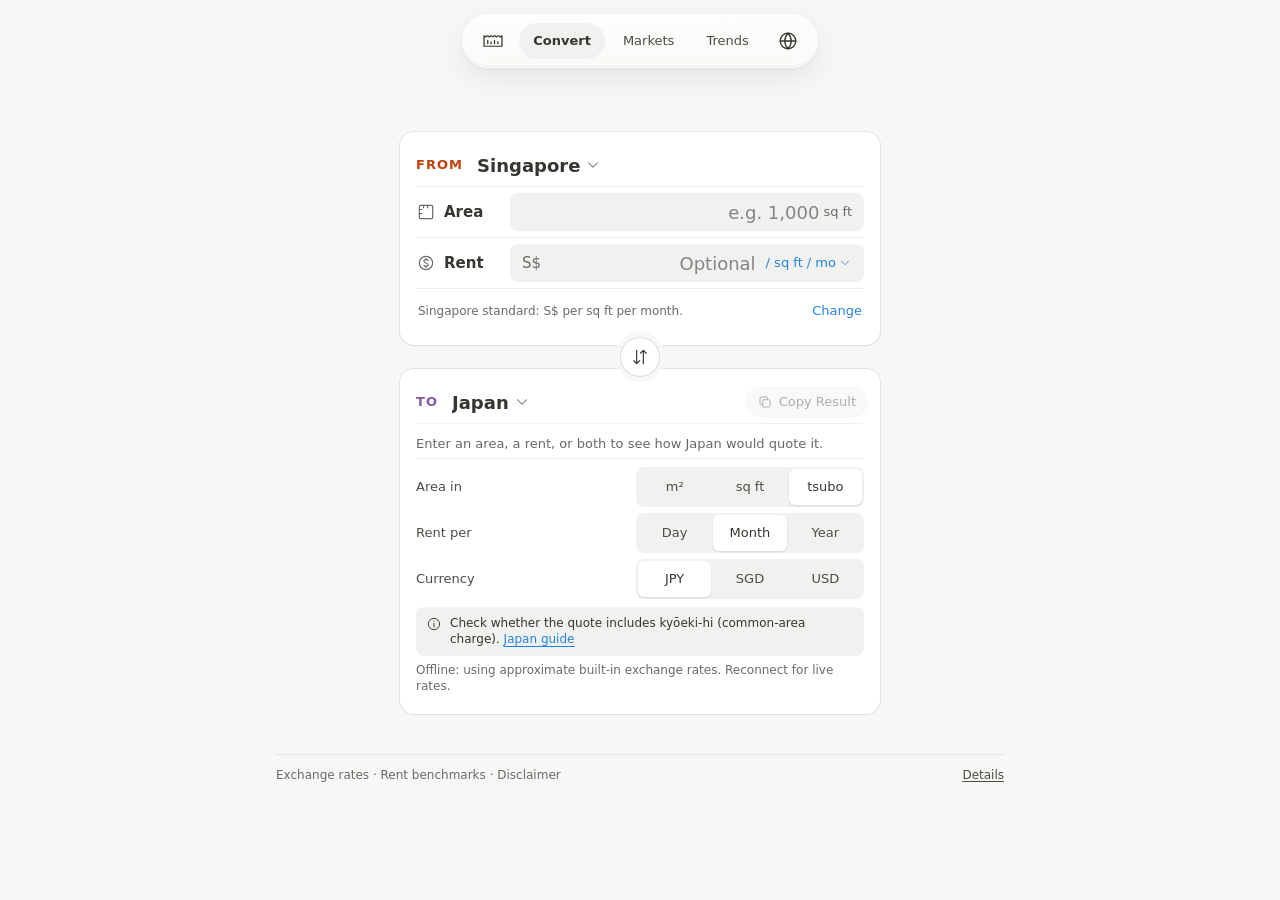
==== commit a3dbe140: "Release v12: design system, unified components, style guide Co-Authored-By: Claude Opus 5.5 <noreply" ====
--- a/index.html
+++ b/index.html
@@ -3,7 +3,7 @@
 <head>
   <meta charset="utf-8">
   <meta name="viewport" content="width=device-width, initial-scale=1, viewport-fit=cover">
-  <title>Lease Converter</title>
+  <title>Lease Convert</title>
   <meta name="description" content="Convert retail rents and areas across Asia-Pacific, US and UK markets: m², sq ft, ping, tsubo, pyeong, per day, month or year, in local currency.">
   <meta name="theme-color" content="#f7f7f5" media="(prefers-color-scheme: light)">
   <meta name="theme-color" content="#191919" media="(prefers-color-scheme: dark)">
@@ -14,7 +14,7 @@
   <meta name="mobile-web-app-capable" content="yes">
   <meta name="apple-mobile-web-app-title" content="Lease">
   <meta name="apple-mobile-web-app-status-bar-style" content="default">
-  <link rel="stylesheet" href="app.css?v=33">
+  <link rel="stylesheet" href="app.css?v=35">
 </head>
 <body>
   <a class="skip" href="#main">Skip to content</a>
@@ -42,24 +42,24 @@
     </defs>
   </svg>
 
-  <header class="top">
-    <nav class="pill" aria-label="Main">
-      <span class="bubble" aria-hidden="true"></span>
-      <a class="brand" href="#/about" data-nav="about" aria-label="About this app"><svg class="ic" aria-hidden="true"><use href="#i-mark"/></svg></a>
-      <a href="#/" data-nav="convert">Convert</a>
-      <a href="#/markets" data-nav="markets">Markets</a>
-      <a href="#/trends" data-nav="trends">Trends</a>
+  <header class="app-header">
+    <nav class="nav-pill" aria-label="Main">
+      <span class="nav-bubble" aria-hidden="true"></span>
+      <a class="nav-tab nav-logo" href="#/about" data-nav="about" aria-label="About this app"><svg class="ic" aria-hidden="true"><use href="#i-mark"/></svg></a>
+      <a class="nav-tab" href="#/" data-nav="convert">Convert</a>
+      <a class="nav-tab" href="#/markets" data-nav="markets">Markets</a>
+      <a class="nav-tab" href="#/trends" data-nav="trends">Trends</a>
       <!-- App language. Only English exists so far; the others are placeholders. -->
       <div class="langwrap">
-        <button type="button" class="gbtn" id="lang-btn" aria-expanded="false" aria-controls="lang-menu" aria-label="App language: English">
+        <button type="button" class="nav-globe" id="lang-btn" aria-expanded="false" aria-controls="lang-menu" aria-label="App language: English">
           <svg class="ic"><use href="#i-globe"/></svg>
         </button>
-        <div class="langmenu" id="lang-menu" role="group" aria-labelledby="lang-h" hidden>
-          <div class="lm-h" id="lang-h">App language</div>
-          <button type="button" class="lm-it" lang="en" aria-current="true"><span>English</span><span class="lm-chk" aria-hidden="true">✓</span></button>
-          <button type="button" class="lm-it" lang="zh-Hans" disabled><span>简体中文</span><small lang="en">Coming soon</small></button>
-          <button type="button" class="lm-it" lang="zh-Hant" disabled><span>繁體中文</span><small lang="en">Coming soon</small></button>
-          <button type="button" class="lm-it" lang="ja" disabled><span>日本語</span><small lang="en">Coming soon</small></button>
+        <div class="menu" id="lang-menu" role="group" aria-labelledby="lang-h" hidden>
+          <div class="menu-h" id="lang-h">App language</div>
+          <button type="button" class="menu-item" lang="en" aria-current="true"><span>English</span><span class="menu-check" aria-hidden="true">✓</span></button>
+          <button type="button" class="menu-item" lang="zh-Hans" disabled><span>简体中文</span><small lang="en">Coming soon</small></button>
+          <button type="button" class="menu-item" lang="zh-Hant" disabled><span>繁體中文</span><small lang="en">Coming soon</small></button>
+          <button type="button" class="menu-item" lang="ja" disabled><span>日本語</span><small lang="en">Coming soon</small></button>
         </div>
       </div>
     </nav>
@@ -73,57 +73,57 @@
 
       <form class="conv2" id="conv" autocomplete="off" novalidate>
         <!-- From: the market and the space being quoted, together -->
-        <section class="fcard" aria-labelledby="h-from">
-          <div class="c-top">
-            <h2 class="c-lbl" id="h-from">From</h2>
-            <button type="button" class="mkt" id="mkt-from" aria-haspopup="dialog"><span class="mkt-name">Singapore</span><svg class="ic sm" aria-hidden="true"><use href="#i-down"/></svg></button>
-          </div>
-          <div class="frow">
-            <label for="area" class="fr-l"><svg class="ic fr-ic" aria-hidden="true"><use href="#i-area"/></svg><span>Area</span></label>
-            <div class="fr-in"><input id="area" type="text" inputmode="decimal" placeholder="e.g. 1,000" enterkeyhint="next"><span class="fr-u" id="area-u">sq ft</span></div>
-          </div>
-          <div class="frow">
-            <label for="rent" class="fr-l"><svg class="ic fr-ic" aria-hidden="true"><use href="#i-coin"/></svg><span>Rent</span></label>
-            <div class="fr-in"><span class="pre" id="rent-cur" aria-hidden="true">S$</span><input id="rent" type="text" inputmode="decimal" placeholder="Optional" enterkeyhint="done">
-              <button type="button" class="fr-ubtn" id="basis-btn" aria-haspopup="true" aria-expanded="false" aria-controls="basis-menu"><span id="basis-btn-lbl">/ sq ft / mo</span><svg class="ic sm" aria-hidden="true"><use href="#i-down"/></svg></button>
+        <section class="card card--from" aria-labelledby="h-from">
+          <div class="card-head">
+            <h2 class="card-label" id="h-from">From</h2>
+            <button type="button" class="market-select" id="mkt-from" aria-haspopup="dialog"><span class="market-name">Singapore</span><svg class="ic sm" aria-hidden="true"><use href="#i-down"/></svg></button>
+          </div>
+          <div class="field-row">
+            <label for="area" class="field-label"><svg class="ic field-icon" aria-hidden="true"><use href="#i-area"/></svg><span>Area</span></label>
+            <div class="field-box"><input id="area" type="text" inputmode="decimal" placeholder="e.g. 1,000" enterkeyhint="next"><span class="field-unit" id="area-u">sq ft</span></div>
+          </div>
+          <div class="field-row">
+            <label for="rent" class="field-label"><svg class="ic field-icon" aria-hidden="true"><use href="#i-coin"/></svg><span>Rent</span></label>
+            <div class="field-box"><span class="field-prefix" id="rent-cur" aria-hidden="true">S$</span><input id="rent" type="text" inputmode="decimal" placeholder="Optional" enterkeyhint="done">
+              <button type="button" class="btn btn--unit" id="basis-btn" aria-haspopup="true" aria-expanded="false" aria-controls="basis-menu"><span id="basis-btn-lbl">/ sq ft / mo</span><svg class="ic sm" aria-hidden="true"><use href="#i-down"/></svg></button>
             </div>
-            <div class="basis-menu" id="basis-menu" role="group" aria-label="How the rent is quoted" hidden>
-              <button type="button" class="bm-it" data-b="unit"><span class="bm-t" id="bm-unit">Per sq ft</span><span class="bm-s">e.g. S$12 per sq ft a month</span></button>
-              <button type="button" class="bm-it" data-b="total"><span class="bm-t">Total for the whole space</span><span class="bm-s">e.g. US$5,000,000 a year</span></button>
+            <div class="menu" id="basis-menu" role="group" aria-label="How the rent is quoted" hidden>
+              <button type="button" class="menu-item menu-item--2line" data-b="unit"><span class="menu-item-t" id="bm-unit">Per sq ft</span><span class="menu-item-s">e.g. S$12 per sq ft a month</span></button>
+              <button type="button" class="menu-item menu-item--2line" data-b="total"><span class="menu-item-t">Total for the whole space</span><span class="menu-item-s">e.g. US$5,000,000 a year</span></button>
             </div>
           </div>
           <div class="quoted">
             <span id="quoted-txt"></span>
-            <button type="button" class="link" id="quoted-btn" aria-expanded="false" aria-controls="from-adv">Change</button>
+            <button type="button" class="btn btn--text" id="quoted-btn" aria-expanded="false" aria-controls="from-adv">Change</button>
           </div>
           <div class="adv-wrap" id="from-adv-wrap"><div class="adv-in">
           <div class="adv" id="from-adv">
-            <div class="adv-row"><span class="adv-k" id="adv-u">Unit</span><div class="seg" id="seg-from-unit" role="group" aria-labelledby="adv-u"></div></div>
-            <div class="adv-row"><span class="adv-k" id="adv-p">Rent per</span><div class="seg" id="seg-from-period" role="group" aria-labelledby="adv-p"></div></div>
+            <div class="toggle-row"><span class="toggle-label" id="adv-u">Unit</span><div class="seg" id="seg-from-unit" role="group" aria-labelledby="adv-u"></div></div>
+            <div class="toggle-row"><span class="toggle-label" id="adv-p">Rent per</span><div class="seg" id="seg-from-period" role="group" aria-labelledby="adv-p"></div></div>
           </div>
           </div></div>
         </section>
 
         <div class="swaprow">
-          <button type="button" class="swap" id="swap" aria-label="Swap From and To markets"><svg class="ic"><use href="#i-swap"/></svg></button>
-        </div>
-
-        <section class="outcard res2" aria-labelledby="h-result">
+          <button type="button" class="btn btn--icon swap" id="swap" aria-label="Swap From and To markets"><svg class="ic"><use href="#i-swap"/></svg></button>
+        </div>
+
+        <section class="card card--to" aria-labelledby="h-result">
           <h2 id="h-result" class="vh">Result</h2>
-          <div class="rtop c-top">
-            <div class="c-pair">
-              <span class="c-lbl" aria-hidden="true">To</span>
-              <button type="button" class="mkt" id="mkt-to" aria-haspopup="dialog"><span class="mkt-name">Japan</span><svg class="ic sm" aria-hidden="true"><use href="#i-down"/></svg></button>
+          <div class="card-head">
+            <div class="card-pair">
+              <span class="card-label" aria-hidden="true">To</span>
+              <button type="button" class="market-select" id="mkt-to" aria-haspopup="dialog"><span class="market-name">Japan</span><svg class="ic sm" aria-hidden="true"><use href="#i-down"/></svg></button>
             </div>
-            <button type="button" class="copybtn" id="copy" disabled><span class="cb-ic" aria-hidden="true"><svg class="ic sm cb-copy"><use href="#i-copy"/></svg><svg class="ic sm cb-check" viewBox="0 0 24 24"><path pathLength="1" d="M5.5 12.5l4.2 4.2L18.5 7.8"/></svg></span><span id="copy-lbl">Copy Result</span></button>
-          </div>
-          <div id="out" aria-live="polite"></div>
+            <button type="button" class="btn btn--chip copy-btn" id="copy" disabled><span class="cb-ic" aria-hidden="true"><svg class="ic sm cb-copy"><use href="#i-copy"/></svg><svg class="ic sm cb-check" viewBox="0 0 24 24"><path pathLength="1" d="M5.5 12.5l4.2 4.2L18.5 7.8"/></svg></span><span id="copy-lbl">Copy Result</span></button>
+          </div>
+          <div class="results" id="out" aria-live="polite"></div>
           <div class="showas" role="group" aria-label="Show the result in">
-            <div class="sa-row"><span class="sa-k" id="sa-u">Area in</span><div class="seg" id="seg-unit" role="group" aria-labelledby="sa-u"></div></div>
-            <div class="sa-row"><span class="sa-k" id="sa-p">Rent per</span><div class="seg" id="seg-period" role="group" aria-labelledby="sa-p"></div></div>
-            <div class="sa-row"><span class="sa-k" id="sa-c">Currency</span><div class="seg" id="seg-cur" role="group" aria-labelledby="sa-c"></div></div>
-          </div>
-          <p class="caution" id="caution" hidden></p>
+            <div class="toggle-row"><span class="toggle-label" id="sa-u">Area in</span><div class="seg" id="seg-unit" role="group" aria-labelledby="sa-u"></div></div>
+            <div class="toggle-row"><span class="toggle-label" id="sa-p">Rent per</span><div class="seg" id="seg-period" role="group" aria-labelledby="sa-p"></div></div>
+            <div class="toggle-row"><span class="toggle-label" id="sa-c">Currency</span><div class="seg" id="seg-cur" role="group" aria-labelledby="sa-c"></div></div>
+          </div>
+          <p class="callout" id="caution" hidden></p>
           <p class="foot" id="fxnote"></p>
           <p class="vh" id="copy-status" aria-live="polite"></p>
         </section>
@@ -163,8 +163,8 @@
       <div class="ab-block ab-intro">
         <span class="ab-emoji" aria-hidden="true">👋</span>
         <div>
-          <h1 id="h-about">About</h1>
-          <p class="ab-lede"><b>Convert.</b><br>Built for brokers on the go: one hand, one screen, a few taps.</p>
+          <h1 id="h-about">About Lease Convert</h1>
+          <p class="ab-lede">Built for brokers on the go.<br>One screen and a few taps</p>
         </div>
       </div>
 
@@ -172,8 +172,8 @@
         <span class="ab-emoji" aria-hidden="true">💬</span>
         <div>
           <h2 id="h-fb">Feedback welcome</h2>
-          <p>A wrong number, a missing market, something confusing? Send me a note.</p>
-          <a class="ab-mail" id="fb-mail" href="mailto:feedback@example.com?subject=Lease%20Converter%20feedback"><svg class="ic sm" aria-hidden="true"><use href="#i-mail"/></svg>Email feedback</a>
+          <p>A missing market, a wrong number, something confusing?<br>Send me a note.</p>
+          <a class="btn btn--chip ab-mail" id="fb-mail" href="mailto:feedback@example.com?subject=Lease%20Convert%20feedback"><svg class="ic sm" aria-hidden="true"><use href="#i-mail"/></svg>Email feedback</a>
         </div>
       </aside>
 
@@ -191,7 +191,7 @@
   </div>
 
   <footer class="site">
-    <!-- About page only: the notes fold into one row until opened -->
+    <!-- Every page: the notes fold into one row until opened -->
     <button type="button" class="ft-sum" id="ft-sum" aria-expanded="false" aria-controls="ft-notes">Exchange rates · Rent benchmarks · Disclaimer<span class="ft-more" id="ft-more">Details</span></button>
     <div id="ft-notes">
     <dl class="updates">
@@ -203,7 +203,7 @@
   </footer>
 
   <script src="data.js?v=22"></script>
-  <script src="app.js?v=29"></script>
+  <script src="app.js?v=31"></script>
 
 </body>
 </html>
--- a/app.css
+++ b/app.css
@@ -1,852 +1,583 @@
+/* =====================================================================
+   Lease Convert — design system + app styles
+   One file, in this order:
+     1. Tokens        colour (light + dark), type, space, radius, size, shadow, motion
+     2. Base          reset, page, focus, utilities
+     3. Components    icon, button, nav, menu, card, market select, field row,
+                      segmented control, toggle row, result row, callout, sheet, list row
+     4. Views         convert, markets, market guide, trends, about, footer
+     5. Motion        view slides, spring tilts, sheet, copy feedback
+   Rule of thumb: components read tokens only. A view may place a component
+   (margin, width) but never restyle it. See DESIGN-SYSTEM.md.
+   ===================================================================== */
+
+/* ---------- 1. Tokens ---------- */
 :root {
+  /* Colour: light */
+  --color-bg: #f7f7f5;               /* page */
+  --color-surface: #ffffff;          /* cards, menus, sheet */
+  --color-fill: #f1f1ef;             /* input boxes, toggle tracks, current tab, callouts, chip buttons */
+  --color-selected: rgba(55,53,47,.06); /* current row in a menu or list */
+  --color-text: #37352f;
+  --color-text-2: #4d4b45;           /* secondary labels */
+  --color-text-muted: #6b6a67;       /* units, captions, placeholders, icons */
+  --color-border: rgba(55,53,47,.09);   /* hairline rows, card edge */
+  --color-border-strong: rgba(55,53,47,.16); /* outlined buttons, grabber */
+  --color-accent: #2383e2;           /* blue = tap me */
+  --color-on-accent: #ffffff;
+  --color-label-from: #c2410c;       /* From label (orange, kept apart from tap-blue) */
+  --color-label-to: #845aa6;         /* To label (purple) */
+  --color-positive: #15803d;         /* trend up, Copied */
+  --color-negative: #b42318;         /* trend down */
+  --color-warn-bg: #fff8e6;
+  --color-warn-text: #6b4a00;
+  --color-setting-open: rgba(255,210,40,.22); /* globe open: a setting, not a page */
+  --color-scrim: rgba(0,0,0,.34);
+  --seg-on-bg: var(--color-surface); /* selected segment */
+  --seg-on-text: var(--color-text);
+  --seg-on-shadow: 0 1px 2px rgba(0,0,0,.12);
+  /* Glass (nav pill) */
+  --glass-top: rgba(255,255,255,.62); --glass-bot: rgba(255,255,255,.34);
+  --glass-top-sheer: rgba(255,255,255,.30); --glass-bot-sheer: rgba(255,255,255,.08);
+  --glass-edge: rgba(255,255,255,.75); --glass-inner: rgba(255,255,255,.95); --glass-shade: rgba(0,0,0,.05);
+  --glass-sheen: rgba(255,255,255,.55); --glass-halo: rgba(255,255,255,.7);
+
+  /* Type: six sizes, three weights, one family */
+  --font: -apple-system, BlinkMacSystemFont, "SF Pro Text", "Segoe UI", system-ui, sans-serif;
+  --text-caption: 12px;   /* units, footnotes, captions, uppercase labels */
+  --text-small: 13px;     /* toggles, buttons, secondary labels */
+  --text-body: 15px;      /* body text, row labels, list items */
+  --text-lead: 18px;      /* market names, typed numbers */
+  --text-number: 20px;    /* result numbers */
+  --text-title: 24px;     /* page titles */
+  --weight-regular: 400;
+  --weight-semibold: 600;
+  --weight-bold: 700;
+  --tracking-caps: .08em; /* uppercase labels */
+
+  /* Space: 4px base with half steps */
+  --space-0-5: 2px; --space-1: 4px; --space-1-5: 6px; --space-2: 8px; --space-2-5: 10px;
+  --space-3: 12px; --space-3-5: 14px; --space-4: 16px; --space-5: 20px; --space-6: 24px;
+  --space-7: 28px; --space-8: 32px; --space-10: 40px;
+
+  /* Radius */
+  --radius-xs: 6px;    /* unit button, segment */
+  --radius-sm: 8px;    /* input box, segment track, callout, menu item */
+  --radius-md: 12px;   /* sheet option, warn callout, fact */
+  --radius-lg: 14px;   /* cards, table, menus */
+  --radius-sheet: 22px;
+  --radius-pill: 999px;
+
+  /* Control heights */
+  --control-xs: 28px;  /* text button */
+  --control-sm: 32px;  /* chip button, unit button */
+  --control-md: 36px;  /* tabs, segments */
+  --control-input: 38px;
+  --control-lg: 40px;  /* market select, icon button, outline button */
+  --tap: 44px;         /* minimum touch target */
+
+  /* Elevation */
+  --shadow-card: 0 0 0 1px var(--color-border), 0 1px 3px rgba(0,0,0,.04);
+  --shadow-menu: 0 0 0 1px var(--color-border), 0 18px 40px rgba(0,0,0,.18);
+  --ring-focus: 0 0 0 2px color-mix(in srgb, var(--color-accent) 55%, transparent);
+
+  /* Motion */
   --ease-out: cubic-bezier(0.23, 1, 0.32, 1);
   --ease-drawer: cubic-bezier(0.32, 0.72, 0, 1);
-  --bg: #f5f5f5;
-  --surface: #ffffff;
-  --surface-2: #fafafa;
-  --glass: rgba(255,255,255,.72);
-  --ink: #171717;
-  --ink-2: #404040;
-  --muted: #6b6b6b;
-  --line: #e5e5e5;
-  --line-2: #d4d4d4;
-  --accent: #155dfc;
-  --accent-ink: #ffffff;
-  --up: #15803d;
-  --down: #b42318;
-  --warn-bg: #fff8e6;
-  --warn-ink: #6b4a00;
-  --radius: 14px;
-  --font: "TeX Gyre Heros", "Helvetica Neue", Helvetica, Arial, system-ui, sans-serif;
+  --ease-spring: cubic-bezier(.34, 1.56, .64, 1); /* fallback for the two springs below */
+  --ease-spring-open: var(--ease-spring);
+  --ease-spring-back: var(--ease-spring);
   color-scheme: light;
 }
+@supports (transition-timing-function: linear(0, 1)) {
+  :root {
+    /* open: overshoots ~23%, swings back once, settles */
+    --ease-spring-open: linear(0, .041, .148, .298, .47, .646, .81, .953, 1.067, 1.151, 1.205, 1.23, 1.232, 1.215, 1.185, 1.147, 1.106, 1.066, 1.029, .999, .975, .958, .949, .945, .947, .953, .96, .97, .979, .988, 1);
+    /* return: overshoots ~20%, swings back once */
+    --ease-spring-back: linear(0, .029, .107, .219, .353, .496, .638, .772, .891, .993, 1.074, 1.135, 1.176, 1.198, 1.205, 1.199, 1.183, 1.16, 1.133, 1.103, 1.074, 1.047, 1.022, 1.001, .985, .972, .964, .959, .958, .959, .962, .967, .973, .979, .985, .99, .995, 1, 1.003, 1.006, 1);
+  }
+}
+/* Colour: dark. Same names, new values. Follows the system unless data-theme pins it. */
 @media (prefers-color-scheme: dark) {
   :root:not([data-theme="light"]) {
-    --bg: #111111; --surface: #1a1a1a; --surface-2: #161616; --glass: rgba(26,26,26,.78);
-    --ink: #f2f2f2; --ink-2: #d0d0d0; --muted: #9a9a9a; --line: #2a2a2a; --line-2: #3a3a3a;
-    --accent: #5b8cff; --accent-ink: #0b0b0b; --up: #4ade80; --down: #f87171;
-    --warn-bg: #2a2310; --warn-ink: #f3d68a; color-scheme: dark;
+    --color-bg: #191919; --color-surface: #252525; --color-fill: #2f2f2f;
+    --color-selected: rgba(255,255,255,.06);
+    --color-text: #e6e6e4; --color-text-2: #cfcfcd; --color-text-muted: #9b9a97;
+    --color-border: rgba(255,255,255,.08); --color-border-strong: rgba(255,255,255,.14);
+    --color-accent: #529cca; --color-on-accent: #0b0b0b;
+    --color-label-from: #e07a3a; --color-label-to: #b08ce6;
+    --color-positive: #4ade80; --color-negative: #f87171;
+    --color-warn-bg: #2a2310; --color-warn-text: #f3d68a;
+    --color-setting-open: rgba(255,230,140,.42);
+    --seg-on-bg: #4a4a48; --seg-on-text: #fff; --seg-on-shadow: none;
+    --glass-top: rgba(60,60,60,.55); --glass-bot: rgba(30,30,30,.40);
+    --glass-top-sheer: rgba(60,60,60,.28); --glass-bot-sheer: rgba(20,20,20,.10);
+    --glass-edge: rgba(255,255,255,.14); --glass-inner: rgba(255,255,255,.18); --glass-shade: rgba(0,0,0,.3);
+    --glass-sheen: rgba(255,255,255,.10); --glass-halo: rgba(0,0,0,.6);
+    color-scheme: dark;
   }
 }
 :root[data-theme="dark"] {
-  --bg: #111111; --surface: #1a1a1a; --surface-2: #161616; --glass: rgba(26,26,26,.78);
-  --ink: #f2f2f2; --ink-2: #d0d0d0; --muted: #9a9a9a; --line: #2a2a2a; --line-2: #3a3a3a;
-  --accent: #5b8cff; --accent-ink: #0b0b0b; --up: #4ade80; --down: #f87171;
-  --warn-bg: #2a2310; --warn-ink: #f3d68a; color-scheme: dark;
-}
-
+  --color-bg: #191919; --color-surface: #252525; --color-fill: #2f2f2f;
+  --color-selected: rgba(255,255,255,.06);
+  --color-text: #e6e6e4; --color-text-2: #cfcfcd; --color-text-muted: #9b9a97;
+  --color-border: rgba(255,255,255,.08); --color-border-strong: rgba(255,255,255,.14);
+  --color-accent: #529cca; --color-on-accent: #0b0b0b;
+  --color-label-from: #e07a3a; --color-label-to: #b08ce6;
+  --color-positive: #4ade80; --color-negative: #f87171;
+  --color-warn-bg: #2a2310; --color-warn-text: #f3d68a;
+  --color-setting-open: rgba(255,230,140,.42);
+  --seg-on-bg: #4a4a48; --seg-on-text: #fff; --seg-on-shadow: none;
+  --glass-top: rgba(60,60,60,.55); --glass-bot: rgba(30,30,30,.40);
+  --glass-top-sheer: rgba(60,60,60,.28); --glass-bot-sheer: rgba(20,20,20,.10);
+  --glass-edge: rgba(255,255,255,.14); --glass-inner: rgba(255,255,255,.18); --glass-shade: rgba(0,0,0,.3);
+  --glass-sheen: rgba(255,255,255,.10); --glass-halo: rgba(0,0,0,.6);
+  color-scheme: dark;
+}
+
+/* ---------- 2. Base ---------- */
 * { box-sizing: border-box; }
-html { -webkit-text-size-adjust: 100%; }
+html { -webkit-text-size-adjust: 100%; -webkit-tap-highlight-color: transparent; }
 body {
-  margin: 0; background: var(--bg); color: var(--ink);
-  font: 15px/1.5 var(--font); -webkit-font-smoothing: antialiased;
+  margin: 0; background: var(--color-bg); color: var(--color-text);
+  font: var(--text-body)/1.5 var(--font); -webkit-font-smoothing: antialiased;
   padding: env(safe-area-inset-top) env(safe-area-inset-right) env(safe-area-inset-bottom) env(safe-area-inset-left);
 }
-h1, h2, h3 { font-weight: 400; margin: 0; letter-spacing: -.01em; }
+h1, h2, h3 { font-weight: var(--weight-regular); margin: 0; letter-spacing: -.01em; }
 p { margin: 0; }
 a { color: inherit; text-underline-offset: 3px; text-decoration-thickness: 1px; }
 button, input, select { font: inherit; color: inherit; }
-:focus-visible { outline: 2px solid var(--accent); outline-offset: 2px; border-radius: 8px; }
+:focus-visible { outline: 2px solid var(--color-accent); outline-offset: 2px; border-radius: var(--radius-sm); }
+[hidden] { display: none !important; }
 .vh { position: absolute; width: 1px; height: 1px; overflow: hidden; clip: rect(0 0 0 0); white-space: nowrap; }
-.skip { position: absolute; left: 16px; top: -60px; background: var(--ink); color: var(--bg); padding: 8px 12px; border-radius: 8px; z-index: 50; }
+.skip { position: absolute; left: 16px; top: -60px; background: var(--color-text); color: var(--color-bg); padding: 8px 12px; border-radius: var(--radius-sm); z-index: 50; }
 .skip:focus { top: 12px; }
 
+/* ---------- 3. Components ---------- */
+
+/* Icon: 24-unit outline glyphs at 20px (default) or 16px (.sm) */
 .ic { width: 20px; height: 20px; fill: none; stroke: currentColor; stroke-width: 1.4; stroke-linecap: round; stroke-linejoin: round; flex: none; }
 .ic.sm { width: 16px; height: 16px; }
 
-/* Nav pill */
-.top { position: sticky; top: 0; z-index: 20; display: flex; justify-content: center; padding: 14px 16px 0; }
-/* Liquid glass nav: frosted at the top, sheerer once the page scrolls */
-:root {
-  --g-top: rgba(255,255,255,.62); --g-bot: rgba(255,255,255,.34);
-  --g-top-sheer: rgba(255,255,255,.30); --g-bot-sheer: rgba(255,255,255,.08);
-  --g-edge: rgba(255,255,255,.75); --g-inner: rgba(255,255,255,.95); --g-shade: rgba(0,0,0,.05);
-  --g-sheen: rgba(255,255,255,.55); --g-halo: rgba(255,255,255,.7);
-}
-@media (prefers-color-scheme: dark) {
-  :root:not([data-theme="light"]) {
-    --g-top: rgba(60,60,60,.55); --g-bot: rgba(30,30,30,.40);
-    --g-top-sheer: rgba(60,60,60,.28); --g-bot-sheer: rgba(20,20,20,.10);
-    --g-edge: rgba(255,255,255,.14); --g-inner: rgba(255,255,255,.18); --g-shade: rgba(0,0,0,.3);
-    --g-sheen: rgba(255,255,255,.10); --g-halo: rgba(0,0,0,.6);
-  }
-}
-:root[data-theme="dark"] {
-  --g-top: rgba(60,60,60,.55); --g-bot: rgba(30,30,30,.40);
-  --g-top-sheer: rgba(60,60,60,.28); --g-bot-sheer: rgba(20,20,20,.10);
-  --g-edge: rgba(255,255,255,.14); --g-inner: rgba(255,255,255,.18); --g-shade: rgba(0,0,0,.3);
-  --g-sheen: rgba(255,255,255,.10); --g-halo: rgba(0,0,0,.6);
-}
-.pill {
+/* Button. One base, five variants:
+   chip (Copy Result, Email feedback) · outline (Source) · primary (Convert to …)
+   icon (Swap) · text (Change) · unit (the blue "/ sq ft / mo" menu in the Rent box) */
+.btn {
+  display: inline-flex; align-items: center; gap: var(--space-1-5);
+  border: 0; border-radius: var(--radius-pill); background: none; color: var(--color-text);
+  font-size: var(--text-small); text-decoration: none; cursor: pointer; touch-action: manipulation;
+}
+.btn--chip { min-height: var(--control-sm); padding: 0 var(--space-3); background: var(--color-fill); }
+.btn--chip:disabled { opacity: .4; cursor: default; }
+.btn--outline { min-height: var(--control-lg); padding: var(--space-2) var(--space-3-5); border: 1px solid var(--color-border-strong); background: var(--color-surface); }
+.btn--outline:hover { border-color: var(--color-text); }
+.btn--primary { background: var(--color-accent); color: var(--color-on-accent); border-color: var(--color-accent); }
+.btn--primary:hover { border-color: var(--color-accent); filter: brightness(1.08); }
+.btn--icon {
+  justify-content: center; width: var(--control-lg); height: var(--control-lg); padding: 0;
+  border: 1px solid var(--color-border-strong); background: var(--color-surface);
+}
+.btn--text { min-height: var(--control-xs); padding: var(--space-0-5) 0; border-radius: 0; color: var(--color-accent); flex: none; position: relative; }
+.btn--text:hover { text-decoration: underline; }
+.btn--text::after { content: ""; position: absolute; inset: -8px -10px; } /* 44px hit area, text stays put */
+.btn--unit {
+  gap: var(--space-0-5); flex: none; min-height: var(--control-sm); margin-right: -6px; padding: 0 var(--space-1-5);
+  border-radius: var(--radius-xs); color: var(--color-accent); white-space: nowrap;
+}
+.btn--unit .ic { width: 14px; height: 14px; }
+.btn--unit[aria-expanded="true"] { background: var(--color-surface); }
+
+/* Nav pill: liquid glass, frosted at the top, sheerer once the page scrolls.
+   Logo · Convert · Markets · Trends · Globe, with one bubble behind the current tab. */
+.app-header { position: sticky; top: 0; z-index: 20; display: flex; justify-content: center; padding: 14px var(--space-4) 0; }
+.nav-pill {
   position: relative; isolation: isolate;
-  display: flex; align-items: center; gap: 4px; padding: 6px; border-radius: 999px;
-  background: linear-gradient(180deg, var(--g-top), var(--g-bot));
+  display: flex; align-items: center; gap: var(--space-1); padding: var(--space-1-5); border-radius: var(--radius-pill);
+  background: linear-gradient(180deg, var(--glass-top), var(--glass-bot));
   -webkit-backdrop-filter: blur(14px) saturate(1.8); backdrop-filter: blur(14px) saturate(1.8);
-  border: 1px solid var(--g-edge);
-  box-shadow: inset 0 1px 0 var(--g-inner), inset 0 -1px 1px var(--g-shade),
+  border: 1px solid var(--glass-edge);
+  box-shadow: inset 0 1px 0 var(--glass-inner), inset 0 -1px 1px var(--glass-shade),
               0 10px 30px rgba(0,0,0,.08), 0 1px 3px rgba(0,0,0,.06);
   transition: background .35s ease, -webkit-backdrop-filter .35s ease, backdrop-filter .35s ease, box-shadow .35s ease;
-}
-.pill::before { /* specular sheen along the top edge */
+  touch-action: pan-y; -webkit-user-drag: none; /* sideways drags belong to the bubble */
+}
+.nav-pill::before { /* specular sheen along the top edge */
   content: ""; position: absolute; inset: 1px; border-radius: inherit; z-index: -1; pointer-events: none;
-  background: radial-gradient(120% 70% at 30% 0%, var(--g-sheen), transparent 60%);
-}
-.pill.sheer {
-  background: linear-gradient(180deg, var(--g-top-sheer), var(--g-bot-sheer));
+  background: radial-gradient(120% 70% at 30% 0%, var(--glass-sheen), transparent 60%);
+}
+.nav-pill.sheer {
+  background: linear-gradient(180deg, var(--glass-top-sheer), var(--glass-bot-sheer));
   -webkit-backdrop-filter: blur(4px) saturate(1.9); backdrop-filter: blur(4px) saturate(1.9);
-  box-shadow: inset 0 1px 0 var(--g-inner), inset 0 -1px 1px var(--g-shade),
+  box-shadow: inset 0 1px 0 var(--glass-inner), inset 0 -1px 1px var(--glass-shade),
               0 8px 24px rgba(0,0,0,.06), 0 1px 2px rgba(0,0,0,.05);
 }
-.pill.sheer a:not([aria-current]), .pill.sheer .brand { color: var(--ink); text-shadow: 0 0 10px var(--g-halo), 0 0 2px var(--g-halo); }
+.nav-pill.dragging { -webkit-user-select: none; user-select: none; }
 @media (prefers-reduced-transparency: reduce) {
-  .pill, .pill.sheer { background: var(--surface); -webkit-backdrop-filter: none; backdrop-filter: none; }
-}
-@media (prefers-reduced-motion: reduce) { .pill { transition: none; } }
-.pill a { text-decoration: none; padding: 8px 14px; border-radius: 999px; font-size: 14px; color: var(--ink-2); min-height: 36px; display: inline-flex; align-items: center; }
-.pill a:hover { color: var(--ink); text-decoration: underline; }
-.pill a[aria-current="page"] { background: var(--ink); color: var(--bg); text-decoration: none; }
-.pill .brand { padding: 8px 10px 8px 12px; color: var(--ink); display: inline-flex; align-items: center; cursor: default; }
-.pill .brand .ic { width: 24px; height: 24px; } /* the logo is drawn for 24px (16-unit grid) */
-
-main { max-width: 760px; margin: 0 auto; padding: 40px 16px 32px; }
+  .nav-pill, .nav-pill.sheer { background: var(--color-surface); -webkit-backdrop-filter: none; backdrop-filter: none; }
+}
+@media (prefers-reduced-motion: reduce) { .nav-pill { transition: none; } }
+
+.nav-tab {
+  position: relative; z-index: 1; display: inline-flex; align-items: center; min-height: var(--control-md);
+  padding: var(--space-2) var(--space-3-5); border-radius: var(--radius-pill);
+  font-size: var(--text-small); color: var(--color-text-2); text-decoration: none;
+  -webkit-touch-callout: none; touch-action: pan-y; -webkit-user-drag: none;
+}
+.nav-tab:hover { color: var(--color-text); text-decoration: underline; }
+.nav-tab:active { opacity: .7; }
+.nav-tab[aria-current="page"] { background: transparent; color: var(--color-text); font-weight: var(--weight-semibold); text-decoration: none; } /* the bubble draws the fill */
+.nav-tab.hot { color: var(--color-text); }
+.nav-pill.dragging .nav-tab { opacity: 1; }
+.nav-pill.sheer .nav-tab:not([aria-current]), .nav-pill.sheer .nav-logo { color: var(--color-text); text-shadow: 0 0 10px var(--glass-halo), 0 0 2px var(--glass-halo); }
+
+.nav-logo { padding: var(--space-2) var(--space-2-5) var(--space-2) var(--space-3); color: var(--color-text); cursor: pointer; }
+.nav-logo .ic { width: 24px; height: 24px; } /* the mark is drawn for 24px (16-unit grid) */
+.nav-logo:hover { text-decoration: none; background: var(--color-selected); }
+.nav-logo[aria-current="page"]:hover { background: transparent; }
+
+.nav-bubble {
+  position: absolute; left: 0; top: 0; z-index: 0; width: 0; height: var(--control-md); opacity: 0;
+  border-radius: var(--radius-pill); background: var(--color-fill); pointer-events: none;
+  transform-origin: 50% 50%; will-change: transform, width;
+}
+
+/* Globe: mirrors the logo's padding so both ends of the pill match. Open = translucent yellow. */
+.langwrap { position: relative; z-index: 1; display: flex; }
+.nav-globe {
+  display: inline-flex; align-items: center; justify-content: center; min-height: var(--control-md); padding: 7px var(--space-3) 7px var(--space-2-5);
+  border: 0; border-radius: var(--radius-pill); background: none; color: var(--color-text); cursor: pointer; touch-action: manipulation;
+}
+.nav-globe .ic { width: 22px; height: 22px; }
+.nav-globe:active, .nav-globe.is-pressed { opacity: .7; }
+.nav-globe[aria-expanded="true"] { background: var(--color-setting-open); }
+.nav-pill.sheer .nav-globe { color: var(--color-text); text-shadow: none; }
+
+/* Phones: slimmer tabs so all five items fit; smallest phones drop the logo */
+@media (max-width: 479px) { .nav-tab { padding: var(--space-2) 11px; } .nav-logo { padding: var(--space-2) var(--space-2-5) var(--space-2) var(--space-3); } }
+@media (max-width: 359px) { .nav-tab { padding: var(--space-2) 9px; } .nav-logo { display: none; } .nav-globe { padding: 7px var(--space-2-5); } }
+
+/* Menu: a small popover list. Language menu (under the globe) and Rent basis menu (under the unit button). */
+/* Radii nest: menu 14 = item 8 + inset 6, so the corners run parallel */
+.menu { position: absolute; z-index: 30; padding: var(--space-1-5); border-radius: var(--radius-lg); background: var(--color-surface); color: var(--color-text); box-shadow: var(--shadow-menu); }
+.menu-h { font-size: var(--text-caption); letter-spacing: var(--tracking-caps); text-transform: uppercase; color: var(--color-text-muted); padding: var(--space-2) var(--space-2-5) var(--space-1); }
+.menu-item {
+  display: flex; width: 100%; align-items: center; justify-content: space-between; gap: var(--space-2); min-height: var(--tap); padding: 0 var(--space-2-5);
+  border: 0; border-radius: var(--radius-sm); background: transparent; font-size: var(--text-body); text-align: left; cursor: pointer;
+}
+.menu-item[aria-current="true"] { background: var(--color-selected); }
+.menu-item:disabled { cursor: default; color: var(--color-text-2); }
+.menu-item small { font-size: var(--text-caption); color: var(--color-text-muted); }
+.menu-check { color: var(--color-accent); font-weight: var(--weight-bold); }
+/* Two-line item: title + example */
+.menu-item--2line { display: grid; align-items: normal; justify-content: normal; gap: 1px; min-height: 48px; padding: 7px var(--space-2-5); background: none; color: var(--color-text); }
+.menu-item-t { font-size: var(--text-body); font-weight: var(--weight-semibold); }
+.menu-item-s { font-size: var(--text-caption); color: var(--color-text-muted); }
+#lang-menu { top: calc(100% + 14px); right: -6px; width: 224px; }
+#basis-menu { right: 0; top: calc(100% - 2px); z-index: 20; width: 250px; }
+
+/* Card: white, hairline edge. Header = coloured label + market select. */
+.card { background: var(--color-surface); border-radius: var(--radius-lg); box-shadow: var(--shadow-card); padding: var(--space-3) var(--space-4) var(--space-5); color: var(--color-text); }
+.card-head { display: flex; align-items: center; justify-content: space-between; gap: var(--space-2-5); min-height: 42px; }
+.card--from .card-head { justify-content: flex-start; }
+.card-pair { display: flex; align-items: center; gap: var(--space-2-5); min-width: 0; }
+.card-label { margin: 0; font-size: var(--text-small); font-weight: var(--weight-semibold); letter-spacing: var(--tracking-caps); text-transform: uppercase; }
+.card--from .card-label { color: var(--color-label-from); }
+.card--to .card-label { color: var(--color-label-to); }
+
+/* Market select: plain text + chevron, no box; tap area stays 40px tall */
+.market-select {
+  display: inline-flex; align-items: center; gap: var(--space-1); min-height: var(--control-lg); max-width: 100%; padding: 0 var(--space-1);
+  border-radius: var(--radius-pill); border: 0; background: none; color: var(--color-text);
+  font-size: var(--text-lead); font-weight: var(--weight-semibold); cursor: pointer; touch-action: manipulation;
+}
+.market-name { overflow: hidden; text-overflow: ellipsis; white-space: nowrap; }
+.market-select .ic { width: 18px; height: 18px; color: var(--color-text-muted); }
+.market-select:active { opacity: .7; }
+
+/* Field row: icon + label | grey input box (+ prefix, unit) */
+.field-row { position: relative; display: grid; grid-template-columns: 84px minmax(0, 1fr); align-items: center; gap: var(--space-2-5); padding: var(--space-1-5) 0; border-top: 1px solid var(--color-border); }
+.field-label { display: flex; align-items: center; gap: var(--space-2); font-size: var(--text-body); font-weight: var(--weight-semibold); color: var(--color-text); line-height: 1.2; }
+.field-icon { display: block; width: 20px; height: 20px; color: var(--color-text-muted); flex: none; }
+.field-box { display: flex; align-items: center; gap: var(--space-1); min-height: var(--control-input); padding: 0 var(--space-3); border: 0; border-radius: var(--radius-sm); background: var(--color-fill); cursor: text; }
+.field-box:focus-within { box-shadow: var(--ring-focus); }
+.field-box input {
+  flex: 1; width: 100%; min-width: 0; min-height: 36px; padding: 0; border: 0; border-radius: 0; background: transparent; outline: none;
+  appearance: none; -webkit-appearance: none;
+  font-size: var(--text-lead); text-align: right; font-variant-numeric: tabular-nums;
+}
+.field-box input::placeholder { color: var(--color-text-muted); opacity: .8; }
+.field-prefix { font-size: var(--text-body); color: var(--color-text-muted); }
+.field-unit { font-size: var(--text-small); color: var(--color-text-muted); white-space: nowrap; }
+
+/* Segmented control: grey track, white selected segment */
+/* Radii nest: track 8 = segment 6 + inset 2. Width min(64%, 228px) everywhere so controls line up across cards. */
+.seg { display: inline-flex; width: min(64%, 228px); gap: var(--space-0-5); padding: var(--space-0-5); border-radius: var(--radius-sm); background: var(--color-fill); }
+.seg button {
+  flex: 1 1 0; min-width: 0; min-height: var(--control-md); padding: 0 var(--space-1-5);
+  border: 0; border-radius: var(--radius-xs); background: transparent; color: var(--color-text-2);
+  font-size: var(--text-small); cursor: pointer; touch-action: manipulation;
+}
+.seg button[aria-pressed="true"] { background: var(--seg-on-bg); color: var(--seg-on-text); box-shadow: var(--seg-on-shadow); opacity: 1; }
+.seg button:focus-visible { outline: 2px solid var(--color-accent); outline-offset: 1px; }
+
+/* Toggle row: label left, segmented control right */
+.toggle-row { display: flex; align-items: center; justify-content: space-between; gap: var(--space-2-5); }
+.toggle-label { font-size: var(--text-small); color: var(--color-text-2); white-space: nowrap; }
+
+/* Result row: icon + label + number + unit on one line */
+.results .row { display: flex; align-items: center; gap: var(--space-2-5); padding: var(--space-2) 0; border-top: 1px solid var(--color-border); }
+.results .row > .ic { display: block; width: 20px; height: 20px; color: var(--color-text-muted); flex: none; }
+.results .row > div { flex: 1; min-width: 0; display: flex; align-items: baseline; justify-content: space-between; gap: var(--space-2-5); }
+.results .k { margin: 0; font-size: var(--text-body); letter-spacing: 0; color: var(--color-text); white-space: nowrap; }
+.results .v { font-size: var(--text-number); line-height: 1.25; text-align: right; font-variant-numeric: tabular-nums; word-break: break-word; }
+.results .v small { font-size: var(--text-caption); margin-left: 3px; color: var(--color-text-muted); }
+.results .empty { padding: var(--space-2-5) 0 var(--space-1); border-top: 1px solid var(--color-border); font-size: var(--text-small); opacity: .75; }
+
+/* Callout: icon + short text. Neutral (in a card) or warn (market guide). */
+.callout { display: flex; gap: var(--space-2); margin-top: var(--space-2); padding: var(--space-2) var(--space-2-5); border-radius: var(--radius-sm); background: var(--color-fill); font-size: var(--text-caption); line-height: 1.4; }
+.callout .ic { width: 16px; height: 16px; margin-top: 1px; }
+.callout a { color: var(--color-accent); padding: 12px 0; margin: -12px 0; } /* taller hit area, same line */
+.callout--warn { margin-top: 18px; padding: var(--space-3) var(--space-3-5); border-radius: var(--radius-md); background: var(--color-warn-bg); color: var(--color-warn-text); font-size: var(--text-small); line-height: inherit; }
+.callout--warn .ic { width: 20px; height: 20px; margin-top: 0; }
+
+/* Footnote */
+.foot { font-size: var(--text-caption); color: var(--color-text-muted); margin-top: var(--space-3); }
+
+/* Bottom sheet: the market list */
+.sheet-bg { position: fixed; inset: 0; z-index: 60; background: var(--color-scrim); display: flex; align-items: flex-end; justify-content: center; }
+.sheet-bg.closing { pointer-events: none; }
+.sheet {
+  width: 100%; max-width: 480px; max-height: 80vh; overflow-y: auto; overscroll-behavior: contain;
+  background: var(--color-surface); color: var(--color-text); border-radius: var(--radius-sheet) var(--radius-sheet) 0 0;
+  padding: var(--space-1-5) var(--space-2-5) calc(14px + env(safe-area-inset-bottom));
+}
+.grab { width: 40px; height: 5px; border-radius: 3px; background: var(--color-border-strong); margin: var(--space-1) auto var(--space-2); }
+.sheet h2 { position: sticky; top: -6px; z-index: 1; font-size: var(--text-lead); font-weight: var(--weight-semibold); text-align: center; margin: 0 -10px 6px; padding: var(--space-2-5) 0 var(--space-2); background: var(--color-surface); box-shadow: 0 1px 0 var(--color-border); }
+.mopt {
+  display: flex; width: 100%; align-items: center; justify-content: space-between; gap: var(--space-3); min-height: 58px; padding: var(--space-2) var(--space-3);
+  border: 0; border-radius: var(--radius-md); background: none; color: inherit; text-align: left; cursor: pointer;
+}
+.mopt + .mopt { margin-top: var(--space-0-5); }
+.mopt[aria-current="true"] { background: var(--color-selected); }
+.mo-t { display: grid; gap: 1px; min-width: 0; }
+.mo-n { font-size: var(--text-body); }
+.mo-s { font-size: var(--text-caption); color: var(--color-text-muted); }
+.mo-chk { color: var(--color-accent); font-weight: var(--weight-bold); font-size: var(--text-lead); }
+html.sheet-open { overflow: hidden; }
+
+/* List row (Markets): name | quoting convention | chevron */
+.rows { list-style: none; margin: 0; padding: 0; border-top: 1px solid var(--color-border); }
+.rows li a {
+  display: grid; grid-template-columns: 1.2fr 1.4fr 20px; gap: var(--space-3); align-items: center;
+  padding: var(--space-3-5) var(--space-1); border-bottom: 1px solid var(--color-border); text-decoration: none; min-height: 52px;
+}
+.rows li a:hover .nm { text-decoration: underline; }
+.rows .q { color: var(--color-text-muted); font-size: var(--text-small); }
+.rows .ic { color: var(--color-text-muted); }
+
+/* Trend tag */
+.trendtag { display: inline-flex; align-items: center; gap: var(--space-1); font-size: var(--text-small); white-space: nowrap; }
+.trendtag.up { color: var(--color-positive); }
+.trendtag.down { color: var(--color-negative); }
+.trendtag.down .ic { transform: scaleY(-1); }
+.trendtag.flat { color: var(--color-text-muted); }
+
+/* ---------- 4. Views ---------- */
+main { max-width: 760px; margin: 0 auto; padding: 40px var(--space-4) var(--space-8); touch-action: pan-y pinch-zoom; }
 main:focus, main:focus-visible { outline: none; }
-.nobr { display: inline-flex; align-items: center; gap: 6px; }
-.bench-h { display: flex; align-items: center; gap: 6px; font-size: 12px; color: var(--muted); }
-.intro { margin-bottom: 28px; }
-.intro h1 { font-size: clamp(26px, 5vw, 34px); line-height: 1.15; }
-.lede { color: var(--muted); margin-top: 10px; max-width: 54ch; }
-
-/* Converter */
-.conv { display: grid; gap: 10px; }
-.side {
-  border: 1px solid var(--line); border-radius: var(--radius); background: var(--surface);
-  margin: 0; padding: 18px 18px 6px; min-width: 0;
-}
-.side legend { float: left; width: 100%; padding: 0; margin-bottom: 14px; font-size: 12px; letter-spacing: .08em; text-transform: uppercase; color: var(--muted); }
-.side legend + * { clear: both; }
-.field { margin-bottom: 14px; }
-.field > label, .label-like { display: flex; align-items: center; gap: 6px; font-size: 13px; color: var(--ink-2); margin-bottom: 6px; }
-.opt { color: var(--muted); font-size: 12px; margin-left: 2px; }
-select, input[type="text"] {
-  width: 100%; min-height: 44px; padding: 10px 12px; border-radius: 10px;
-  background: var(--surface-2); border: 1px solid var(--line-2); appearance: none; -webkit-appearance: none;
-}
-select {
-  padding-right: 32px; cursor: pointer;
-  background-image: linear-gradient(45deg, transparent 50%, var(--muted) 50%), linear-gradient(135deg, var(--muted) 50%, transparent 50%);
-  background-position: calc(100% - 17px) 50%, calc(100% - 12px) 50%; background-size: 5px 5px; background-repeat: no-repeat;
-}
-input[type="text"] { font-size: 17px; font-variant-numeric: tabular-nums; }
-input::placeholder { color: var(--muted); }
-select:hover, input:hover { border-color: var(--muted); }
-.combo { display: flex; gap: 6px; }
-.combo input { flex: 1 1 auto; min-width: 0; }
-.combo select { flex: 0 0 auto; width: auto; }
-.combo .cur { width: 92px; }
-.per { display: flex; flex-wrap: wrap; align-items: center; gap: 6px; margin-top: 6px; font-size: 13px; color: var(--muted); }
-.per select { width: auto; min-height: 40px; font-size: 14px; color: var(--ink); }
-.per.tight { margin-top: 0; }
-.hint { font-size: 12.5px; color: var(--muted); margin-top: 8px; }
-
-.swapwrap { display: flex; justify-content: center; margin: -4px 0; position: relative; z-index: 1; }
-.swap {
-  width: 44px; height: 44px; border-radius: 999px; border: 1px solid var(--line-2);
-  background: var(--surface); display: grid; place-items: center; cursor: pointer;
-}
-.swap:hover { background: var(--ink); color: var(--bg); border-color: var(--ink); }
-
-/* Result */
-.result { margin-top: 4px; padding: 16px 0 12px; border-top: 1px solid rgba(127,127,127,.3); }
-.rlabel { font-size: 12px; letter-spacing: .08em; text-transform: uppercase; opacity: .6; margin-bottom: 12px; }
-.result .row { display: grid; grid-template-columns: 24px 1fr; gap: 12px; padding: 12px 0; border-top: 1px solid rgba(127,127,127,.25); }
-.result .row:first-child { border-top: 0; padding-top: 0; }
-.result .k { font-size: 12px; letter-spacing: .06em; text-transform: uppercase; opacity: .65; margin-bottom: 2px; }
-.result .v { font-size: clamp(22px, 5.4vw, 30px); line-height: 1.2; font-variant-numeric: tabular-nums; word-break: break-word; }
-.result .v small { font-size: 14px; opacity: .7; }
-.result .empty { opacity: .75; }
-.caution { margin-top: 14px; padding: 10px 12px; border-radius: 10px; background: rgba(255,255,255,.08); font-size: 13.5px; display: flex; gap: 8px; }
-.foot { font-size: 12px; color: var(--muted); margin-top: 12px; }
-.result .foot { color: inherit; opacity: .55; }
-
-/* Market list, set out like a CV list */
-.rows { list-style: none; margin: 0; padding: 0; border-top: 1px solid var(--line); }
-.rows li a {
-  display: grid; grid-template-columns: 1.2fr 1.4fr 20px; gap: 12px; align-items: center;
-  padding: 14px 4px; border-bottom: 1px solid var(--line); text-decoration: none; min-height: 52px;
-}
-.rows li a:hover .nm { text-decoration: underline; }
-.rows .q { color: var(--muted); font-size: 14px; }
-.rows .ic { color: var(--muted); }
-
-.back { display: inline-flex; align-items: center; gap: 6px; font-size: 14px; color: var(--muted); text-decoration: none; margin-bottom: 20px; min-height: 36px; }
-.back:hover { color: var(--ink); text-decoration: underline; }
-.md h1 { font-size: clamp(26px, 5vw, 34px); }
-.md .quote { margin-top: 8px; font-size: 18px; color: var(--ink-2); }
-.facts { display: grid; grid-template-columns: repeat(3, 1fr); gap: 8px; margin: 22px 0; }
-.fact { background: var(--surface); border: 1px solid var(--line); border-radius: 12px; padding: 12px; }
-.fact .k { display: flex; align-items: center; gap: 6px; font-size: 12px; color: var(--muted); }
-.fact .v { font-size: 17px; margin-top: 4px; }
-.dl { border-top: 1px solid var(--line); }
-.dl > div { display: grid; grid-template-columns: 160px 1fr; gap: 16px; padding: 14px 0; border-bottom: 1px solid var(--line); }
-.dl dt { color: var(--muted); font-size: 14px; }
+@media (max-width: 759px) { main { padding-top: var(--space-2-5); } }
+@media (min-width: 760px) { main { padding-top: 64px; } }
+@media (min-width: 1000px) { main, footer.site { max-width: 920px; } }
+.intro { margin-top: var(--space-3); margin-bottom: var(--space-7); }
+.intro h1 { font-size: var(--text-title); line-height: 1.15; font-weight: var(--weight-bold); }
+.lede { color: var(--color-text-muted); margin-top: var(--space-2-5); max-width: 54ch; }
+
+/* Convert: From card → swap → To card, in a 480px column */
+#view-convert { max-width: 480px; margin: 0 auto; }
+.conv2 { display: grid; gap: 0; }
+.quoted { display: flex; align-items: baseline; justify-content: space-between; gap: var(--space-1) var(--space-2-5); padding: var(--space-2) var(--space-0-5) 0; border-top: 1px solid var(--color-border); font-size: var(--text-caption); color: var(--color-text-muted); }
+#quoted-txt { flex: 1; min-width: 0; }
+html[data-basis="total"] #rent { font-size: var(--text-body); } /* totals run to 7–9 digits */
+/* Change panel: opens by growing its row 0fr → 1fr so the cards below glide down */
+.adv-wrap { display: grid; grid-template-rows: 0fr; }
+.adv-wrap.open { grid-template-rows: 1fr; }
+.adv-in { min-height: 0; overflow: hidden; opacity: 0; visibility: hidden; }
+.adv-wrap.open .adv-in { opacity: 1; visibility: visible; }
+.adv { display: grid; grid-template-columns: 1fr; gap: var(--space-1-5); margin-top: var(--space-1-5); padding: var(--space-2) var(--space-0-5) 0; border-top: 1px solid var(--color-border); }
+/* Swap: overlaps the 24px gap between the cards by 8px each side */
+.swaprow { display: flex; justify-content: center; margin: -8px 0; position: relative; z-index: 2; }
+.swap { box-shadow: 0 0 0 5px var(--color-bg); }
+.swap:active { transform: scale(.92); }
+/* To card: header, results, "show as" toggles, caution, FX note */
+.copy-btn { margin: -6px -4px -6px 0; }
+@media (hover: hover) { .copy-btn:hover:not(:disabled) { background: var(--color-surface); } } /* mouse only: phones keep :hover after a tap */
+.copy-btn.done, .copy-btn.done:hover:not(:disabled) { background: transparent; color: var(--color-positive); font-weight: var(--weight-semibold); }
+.showas { display: grid; gap: var(--space-1-5); padding-top: var(--space-2); border-top: 1px solid var(--color-border); }
+.card--to .foot { margin-top: var(--space-1-5); line-height: 1.35; }
+
+/* Market guide */
+.back { display: inline-flex; align-items: center; gap: var(--space-1-5); font-size: var(--text-small); color: var(--color-text-muted); text-decoration: none; margin-bottom: var(--space-5); min-height: var(--control-md); }
+.back:hover { color: var(--color-text); text-decoration: underline; }
+.md h1 { font-size: var(--text-title); font-weight: var(--weight-bold); line-height: 1.15; }
+.md .quote { margin-top: var(--space-2); font-size: var(--text-lead); color: var(--color-text-2); }
+.facts { display: grid; grid-template-columns: repeat(3, 1fr); gap: var(--space-2); margin: 22px 0; }
+.fact { background: var(--color-surface); border: 1px solid var(--color-border); border-radius: var(--radius-md); padding: var(--space-3); }
+.fact .k { display: flex; align-items: center; gap: var(--space-1-5); font-size: var(--text-caption); color: var(--color-text-muted); }
+.fact .v { font-size: var(--text-lead); margin-top: var(--space-1); }
+.dl { border-top: 1px solid var(--color-border); }
+.dl > div { display: grid; grid-template-columns: 160px 1fr; gap: var(--space-4); padding: var(--space-3-5) 0; border-bottom: 1px solid var(--color-border); }
+.dl dt { color: var(--color-text-muted); font-size: var(--text-small); }
 .dl dd { margin: 0; }
 .dl ul { margin: 0; padding-left: 18px; }
-.dl li + li { margin-top: 6px; }
-.bench { margin-top: 22px; background: var(--surface); border: 1px solid var(--line); border-radius: var(--radius); padding: 18px; }
-.bench .big { font-size: 26px; font-variant-numeric: tabular-nums; margin-top: 4px; }
-.bench .meta { color: var(--muted); font-size: 13.5px; margin-top: 6px; }
-.bench .actions { display: flex; flex-wrap: wrap; gap: 8px; margin-top: 14px; }
-.btn { display: inline-flex; align-items: center; gap: 6px; min-height: 40px; padding: 8px 14px; border-radius: 999px; border: 1px solid var(--line-2); text-decoration: none; font-size: 14px; background: var(--surface); cursor: pointer; }
-.btn.primary { background: var(--accent); color: var(--accent-ink); border-color: var(--accent); }
-.btn:hover { border-color: var(--ink); }
-.btn.primary:hover { filter: brightness(1.08); }
-.note-warn { margin-top: 18px; background: var(--warn-bg); color: var(--warn-ink); border-radius: 12px; padding: 12px 14px; font-size: 14px; display: flex; gap: 8px; }
-
-.trendtag { display: inline-flex; align-items: center; gap: 4px; font-size: 13px; white-space: nowrap; }
-.trendtag.up { color: var(--up); }
-.trendtag.down { color: var(--down); }
-.trendtag.down .ic { transform: scaleY(-1); }
-.trendtag.flat { color: var(--muted); }
-
-/* Trends table */
-.tablewrap { overflow-x: auto; border: 1px solid var(--line); border-radius: var(--radius); background: var(--surface); }
-.trend { width: 100%; border-collapse: collapse; font-size: 14px; min-width: 640px; }
-.trend th { text-align: left; font-weight: 400; font-size: 12px; color: var(--muted); letter-spacing: .04em; text-transform: uppercase; padding: 12px 14px; border-bottom: 1px solid var(--line); }
-.trend td { padding: 12px 14px; border-bottom: 1px solid var(--line); vertical-align: top; }
+.dl li + li { margin-top: var(--space-1-5); }
+.bench { margin-top: 22px; background: var(--color-surface); border: 1px solid var(--color-border); border-radius: var(--radius-lg); padding: 18px; }
+.bench-h { display: flex; align-items: center; gap: var(--space-1-5); font-size: var(--text-caption); color: var(--color-text-muted); }
+.bench .big { font-size: var(--text-title); font-variant-numeric: tabular-nums; margin-top: var(--space-1); }
+.bench .meta { color: var(--color-text-muted); font-size: var(--text-small); margin-top: var(--space-1-5); }
+.bench .actions { display: flex; flex-wrap: wrap; gap: var(--space-2); margin-top: var(--space-3-5); }
+
+/* Trends table (stacks into cards on phones) */
+.tablewrap { overflow-x: auto; border: 1px solid var(--color-border); border-radius: var(--radius-lg); background: var(--color-surface); touch-action: pan-x pan-y pinch-zoom; }
+.trend { width: 100%; border-collapse: collapse; font-size: var(--text-small); min-width: 640px; }
+.trend th { text-align: left; font-weight: var(--weight-regular); font-size: var(--text-caption); color: var(--color-text-muted); letter-spacing: .04em; text-transform: uppercase; padding: var(--space-3) var(--space-3-5); border-bottom: 1px solid var(--color-border); }
+.trend td { padding: var(--space-3) var(--space-3-5); border-bottom: 1px solid var(--color-border); vertical-align: top; }
 .trend tr:last-child td { border-bottom: 0; }
 .trend .num { text-align: right; font-variant-numeric: tabular-nums; }
-.trend .sub { color: var(--muted); font-size: 12.5px; }
-.trend a { color: var(--ink-2); }
-
-footer.site { max-width: 760px; margin: 0 auto; padding: 8px 16px 40px; color: var(--muted); font-size: 12px; }
-
-/* Desktop: From / To side by side */
-@media (min-width: 760px) {
-  main { padding-top: 64px; }
-  .conv { grid-template-columns: 1fr 56px 1fr; align-items: stretch; gap: 0; }
-  .swapwrap { margin: 0; align-items: center; }
-}
-@media (max-width: 520px) {
-  .facts { grid-template-columns: 1fr; }
-  .dl > div { grid-template-columns: 1fr; gap: 4px; }
-  .rows li a { grid-template-columns: 1fr 20px; }
-  .rows .q { grid-column: 1; grid-row: 2; margin-top: -8px; }
-  .rows li a .ic { grid-column: 2; grid-row: 1 / span 2; }
-}
-@media (prefers-reduced-motion: no-preference) {
-  .swap .ic { transition: transform .25s ease; }
-  .swap:active .ic { transform: rotate(180deg); }
-}
-
-/* Trends as stacked cards on phones */
+.trend .sub { color: var(--color-text-muted); font-size: var(--text-caption); }
+.trend a { color: var(--color-text-2); }
 @media (max-width: 600px) {
   .tablewrap { overflow: visible; }
   .trend { min-width: 0; }
   .trend thead { position: absolute; width: 1px; height: 1px; overflow: hidden; clip: rect(0 0 0 0); }
-  .trend tr { display: grid; grid-template-columns: 1fr auto; gap: 4px 12px; padding: 14px; border-bottom: 1px solid var(--line); }
+  .trend tr { display: grid; grid-template-columns: 1fr auto; gap: var(--space-1) var(--space-3); padding: var(--space-3-5); border-bottom: 1px solid var(--color-border); }
   .trend tr:last-child { border-bottom: 0; }
   .trend td { display: block; padding: 0; border: 0; }
   .trend td:nth-child(1) { grid-column: 1 / -1; }
   .trend td:nth-child(2) { grid-column: 1; }
   .trend td.num { grid-column: 2; grid-row: 2; }
-  .trend td.num::before { content: attr(data-label); display: block; font-size: 11px; color: var(--muted); }
+  .trend td.num::before { content: attr(data-label); display: block; font-size: var(--text-caption); color: var(--color-text-muted); }
   .trend td:nth-child(4) { grid-column: 1; }
   .trend td:nth-child(5) { grid-column: 2; grid-row: 3; text-align: right; }
 }
-
-/* Output panel: "To" settings + result in one dark card */
-.outcard { background: var(--ink); color: var(--bg); border-color: var(--ink); }
-.toset { border: 0; margin: 0; padding: 0; min-width: 0; }
-.outcard legend, .outcard .label-like, .outcard .hint { color: inherit; opacity: .65; }
-.outcard .label-like { opacity: .8; }
-.outcard select {
-  background-color: rgba(127,127,127,.16); border-color: rgba(127,127,127,.35); color: var(--bg);
-  background-image: linear-gradient(45deg, transparent 50%, currentColor 50%), linear-gradient(135deg, currentColor 50%, transparent 50%);
-}
-.outcard select:hover { border-color: rgba(127,127,127,.7); }
-.outcard option { color: #171717; background: #fff; }
-.outcard .per { color: inherit; }
-.outcard .per > .nobr > span, .outcard .per > span { opacity: .65; }
-.outcard .per select { color: var(--bg); }
-.outcard :focus-visible { outline-color: var(--bg); }
-.outcard .caution a { color: inherit; }
-.outcard .field > label { color: inherit; opacity: .8; }
-@media (min-width: 760px) {
-  .conv { align-items: start; }
-  .swapwrap { align-self: start; margin-top: 150px; }
-}
-@media (min-width: 1000px) {
-  main, footer.site { max-width: 920px; }
-}
-/* Nav glass over the dark output panel: light text, darker tint */
-.pill.on-dark { --g-top-sheer: rgba(40,40,40,.30); --g-bot-sheer: rgba(20,20,20,.12); --g-edge: rgba(255,255,255,.22); --g-inner: rgba(255,255,255,.25); --g-sheen: rgba(255,255,255,.12); }
-.pill.on-dark a:not([aria-current]), .pill.on-dark .brand { color: var(--bg); text-shadow: 0 0 10px rgba(0,0,0,.6); }
-.pill.on-dark a[aria-current="page"] { background: var(--bg); color: var(--ink); }
-
-
-/* Smooth, flash-free view switching on touch devices */
-html { -webkit-tap-highlight-color: transparent; }
-.pill a { -webkit-touch-callout: none; touch-action: manipulation; }
-.pill a:active { opacity: .7; }
+@media (max-width: 520px) {
+  .facts { grid-template-columns: 1fr; }
+  .dl > div { grid-template-columns: 1fr; gap: var(--space-1); }
+  .rows li a { grid-template-columns: 1fr 20px; }
+  .rows .q { grid-column: 1; grid-row: 2; margin-top: -8px; }
+  .rows li a .ic { grid-column: 2; grid-row: 1 / span 2; }
+}
+
+/* About: Notion-style page, no cards. Every block = 28px emoji column + text column,
+   so all text shares one left edge. */
+.about { max-width: 480px; margin: 0 auto; padding-top: var(--space-2); color: var(--color-text); }
+.about h1 { font-size: var(--text-title); line-height: 1.25; font-weight: var(--weight-bold); letter-spacing: -.01em; margin: 0 0 10px; }
+.about h2 { font-size: var(--text-body); line-height: 1.3; font-weight: var(--weight-semibold); margin: 0 0 4px; }
+.about p { font-size: var(--text-body); line-height: 1.55; margin: 0; }
+.about b { font-weight: var(--weight-semibold); }
+.ab-lede { color: var(--color-text-2); }
+.ab-lede b { color: var(--color-text); }
+.ab-block { display: flex; gap: var(--space-2-5); }
+.ab-block > .ab-emoji { width: 28px; flex: none; display: flex; justify-content: center; font-size: 20px; }
+.ab-block > div { flex: 1; min-width: 0; }
+.ab-intro > .ab-emoji { line-height: 30px; }
+.ab-callout { margin-top: var(--space-7); }
+.ab-callout > .ab-emoji { line-height: 21px; }
+.ab-callout p { font-size: var(--text-body); line-height: 1.5; color: var(--color-text-2); }
+.ab-mail { margin-top: var(--space-3); }
+.ab-mail:hover { text-decoration: none; }
+.about .ab-by { align-items: flex-end; margin-top: var(--space-8); font-size: var(--text-small); line-height: 1; color: var(--color-text-2); }
+.ab-by > .ab-emoji img { display: block; width: auto; height: 44px; }
+.ab-by > span:last-child { padding-bottom: 1px; }
+.ab-ver { color: var(--color-text-muted); }
+/* About is short: stretch to the screen, signature and footer row at the bottom */
+html[data-view="about"] body { display: flex; flex-direction: column; min-height: 100vh; min-height: 100dvh; }
+html[data-view="about"] main { flex: 1; display: flex; flex-direction: column; width: 100%; padding-bottom: var(--space-2); }
+html[data-view="about"] #view-about { flex: 1; display: flex; flex-direction: column; width: 100%; }
+html[data-view="about"] .about .ab-by { margin-top: auto; padding-top: var(--space-8); }
+
+/* Footer, every page: one summary row; tap it to show the full notes */
+footer.site { max-width: 760px; margin: 0 auto; padding: var(--space-2) var(--space-4) 40px; color: var(--color-text-muted); font-size: var(--text-caption); }
+html[data-view="about"] footer.site { max-width: 480px; width: 100%; margin-top: auto; padding-top: var(--space-4); padding-bottom: max(24px, env(safe-area-inset-bottom)); }
+.ft-sum {
+  display: flex; align-items: center; justify-content: space-between; gap: var(--space-3); width: 100%; min-height: var(--control-lg); padding: 0;
+  border: 0; border-top: 1px solid var(--color-border); background: none; color: var(--color-text-muted); font: inherit; font-size: var(--text-caption); text-align: left; cursor: pointer;
+}
+.ft-more { flex: none; color: var(--color-text-2); text-decoration: underline; text-underline-offset: 2px; }
+html:not([data-notes-open]) #ft-notes { display: none; }
+footer.site .updates { margin: 0 0 10px; }
+footer.site .updates > div { display: grid; grid-template-columns: 130px 1fr; gap: var(--space-3); padding: var(--space-2-5) 0; border-bottom: 1px solid var(--color-border); }
+footer.site dt { color: var(--color-text-2); }
+footer.site dd { margin: 0; }
+.ft-about { padding: 12px 0; margin: -12px 0; }
+html[data-view="about"] .ft-about { display: none; }
+@media (max-width: 520px) { footer.site .updates > div { grid-template-columns: 1fr; gap: var(--space-0-5); } }
+
+/* ---------- 5. Motion ---------- */
+/* Spring tilts: the logo (About open) and the globe (menu open) hold a 45° tilt, reached on
+   --ease-spring-open and released on --ease-spring-back. Rotation only, so it stays on the GPU. */
+.nav-logo .ic, .nav-globe .ic { transform-origin: 50% 50%; }
 @media (prefers-reduced-motion: no-preference) {
   /* The new view slides in from the side of the tab you moved toward (--dir: 1 right, -1 left) */
   .view.enter { animation: view-in .32s cubic-bezier(.23, 1, .32, 1) both; }
   @keyframes view-in { from { opacity: 0; transform: translate3d(calc(var(--dir, 0) * var(--enter-dist, 18px)), 4px, 0); } to { opacity: 1; transform: none; } }
-}
-
-footer.site .updates { margin: 0 0 10px; border-top: 1px solid var(--line); }
-footer.site .updates > div { display: grid; grid-template-columns: 130px 1fr; gap: 12px; padding: 10px 0; border-bottom: 1px solid var(--line); }
-footer.site dt { color: var(--ink-2); }
-footer.site dd { margin: 0; }
-@media (max-width: 520px) { footer.site .updates > div { grid-template-columns: 1fr; gap: 2px; } }
-
-/* ===== Convert, mobile-first rebuild (preview) ===== */
-:root { --row: 44px; --band: rgba(23,23,23,.07); }
-@media (prefers-color-scheme: dark) { :root:not([data-theme="light"]) { --band: rgba(255,255,255,.10); } }
-:root[data-theme="dark"] { --band: rgba(255,255,255,.10); }
-
-#view-convert { max-width: 480px; margin: 0 auto; }
-@media (max-width: 759px) { main { padding-top: 22px; } }
-.conv2 { display: grid; gap: 0; }
-
-/* Market wheels: three rows, the middle one sits fully inside the band */
-.picker { display: grid; grid-template-columns: minmax(0,1fr) 44px minmax(0,1fr); gap: 8px; align-items: end; }
-.wcol { min-width: 0; }
-.wcap { font-size: 12px; letter-spacing: .08em; text-transform: uppercase; color: var(--muted); text-align: center; margin-bottom: 8px; }
-.wheelbox {
-  position: relative; height: calc(var(--row) * 3); border-radius: 18px;
-  background: var(--surface); box-shadow: inset 0 0 0 1px var(--line);
-}
-.wheelbox::before { /* selection band */
-  content: ""; position: absolute; left: 6px; right: 6px; top: var(--row); height: var(--row);
-  border-radius: 11px; background: var(--band); pointer-events: none;
-}
-.wheel {
-  position: relative; height: 100%; overflow-y: auto; overscroll-behavior: contain;
-  scroll-snap-type: y mandatory; padding-block: var(--row); scrollbar-width: none;
-  perspective: 360px; border-radius: inherit; -webkit-overflow-scrolling: touch;
-  touch-action: pan-y;
-}
-.wheel::-webkit-scrollbar { display: none; }
-.wheel:focus-visible { outline: 2px solid var(--accent); outline-offset: 2px; border-radius: 18px; }
-.wi {
-  height: var(--row); line-height: var(--row); scroll-snap-align: center; scroll-snap-stop: normal;
-  text-align: center; font-size: 16px; white-space: nowrap; overflow: hidden; text-overflow: ellipsis;
-  padding: 0 10px; cursor: pointer; transform-origin: 50% 50%; will-change: transform, opacity;
-  user-select: none; -webkit-user-select: none;
-}
-.picker .swap { margin-bottom: var(--row); }
-@media (prefers-reduced-motion: no-preference) { .picker .swap .ic { transition: transform .3s ease; } .picker .swap:active .ic { transform: rotate(180deg); } }
-
-/* Area + rent on one row */
-.inputs { display: grid; grid-template-columns: 1fr 1fr; gap: 10px; margin-top: 20px; }
-.fld { min-width: 0; }
-.fld label { display: flex; justify-content: space-between; align-items: baseline; gap: 6px; font-size: 13px; color: var(--ink-2); margin-bottom: 6px; }
-.fld label .u { color: var(--ink-2); font-size: 13px; white-space: nowrap; }
-.box {
-  display: flex; align-items: center; gap: 4px; min-height: 50px; padding: 0 12px;
-  border: 1px solid var(--line-2); background: var(--surface); border-radius: 12px; cursor: text;
-}
-.box:focus-within { border-color: var(--accent); box-shadow: 0 0 0 3px color-mix(in srgb, var(--accent) 18%, transparent); }
-.box .pre { color: var(--muted); font-size: 16px; }
-.box input[type="text"] {
-  border: 0; background: transparent; padding: 0; min-height: 48px; width: 100%; min-width: 0;
-  font-size: 16px; border-radius: 0; outline: none;
-}
-.quoted { display: flex; flex-wrap: wrap; align-items: baseline; justify-content: space-between; gap: 4px 10px; margin-top: 8px; font-size: 12.5px; color: var(--muted); }
-.link { background: none; border: 0; padding: 6px 0; color: var(--accent); font-size: 13px; cursor: pointer; min-height: 32px; }
-.link:hover { text-decoration: underline; }
-.adv { display: grid; grid-template-columns: 1fr 1fr; gap: 10px; margin-top: 6px; padding: 12px; border-radius: 12px; background: var(--surface); border: 1px solid var(--line); }
-.adv label { display: grid; gap: 4px; font-size: 12px; color: var(--muted); }
-.adv select { min-height: 40px; font-size: 15px; color: var(--ink); }
-
-/* Result card with "show as" controls */
-.res2 { margin-top: 16px; border-radius: var(--radius); padding: 18px 16px 14px; }
-.rtop { display: flex; justify-content: space-between; align-items: baseline; gap: 8px; margin-bottom: 12px; }
-.rtop .rlabel { margin: 0; }
-.copybtn {
-  display: inline-flex; align-items: center; gap: 6px; min-height: 36px; padding: 0 12px; margin: -6px -4px -6px 0;
-  border: 0; border-radius: 999px; background: rgba(127,127,127,.22); color: inherit; font-size: 13px; cursor: pointer;
-  touch-action: manipulation;
-}
-.copybtn:hover:not(:disabled) { background: rgba(127,127,127,.34); }
-.copybtn:disabled { opacity: .4; cursor: default; }
-.copybtn.done { background: var(--bg); color: var(--ink); }
-.copybtn:focus-visible { outline: 2px solid var(--bg); outline-offset: 2px; }
-.rtop { align-items: center; }
-.res2 .result-rows, .res2 #out .row:first-child { border-top: 0; padding-top: 0; }
-.res2 #out .row { display: grid; grid-template-columns: 24px 1fr; gap: 12px; padding: 12px 0; border-top: 1px solid rgba(127,127,127,.25); }
-.res2 .k { font-size: 12px; letter-spacing: .06em; text-transform: uppercase; opacity: .65; margin-bottom: 2px; }
-.res2 .v { font-size: clamp(22px, 6.4vw, 30px); line-height: 1.2; font-variant-numeric: tabular-nums; word-break: break-word; }
-.res2 .v small { font-size: 14px; opacity: .7; }
-.res2 .empty { opacity: .75; }
-.showas { display: grid; gap: 8px; margin-top: 6px; padding-top: 14px; border-top: 1px solid rgba(127,127,127,.3); }
-.sa-row { display: flex; align-items: center; justify-content: space-between; gap: 10px; }
-.sa-k { font-size: 13px; opacity: .7; white-space: nowrap; }
-.seg { display: inline-flex; gap: 2px; padding: 3px; border-radius: 11px; background: rgba(127,127,127,.22); }
-.seg button {
-  border: 0; background: transparent; color: inherit; min-height: 34px; min-width: 52px; padding: 0 10px;
-  border-radius: 8px; font-size: 14px; cursor: pointer; opacity: .78; touch-action: manipulation;
-}
-.seg button[aria-pressed="true"] { background: var(--bg); color: var(--ink); opacity: 1; }
-.seg button:focus-visible { outline: 2px solid var(--bg); outline-offset: 1px; }
-.res2 .reset { color: inherit; opacity: .85; text-align: left; text-decoration: underline; text-underline-offset: 3px; font-size: 12.5px; }
-.res2 .caution { background: rgba(127,127,127,.16); }
-.res2 .foot { color: inherit; opacity: .55; }
-
-[hidden] { display: none !important; }
-.seg { width: min(64%, 228px); }
-.seg button { flex: 1 1 0; min-width: 0; padding: 0 6px; }
-.adv .wide { grid-column: 1 / -1; }
-/* Units sit inside the box's rounded corner, in line with where the field text ends */
-.fld label .u { padding-right: 10px; }
-
-/* ===== Header: one centred pill — logo mark, three tabs, language globe ===== */
-/* The globe mirrors the logo mark's padding so both ends of the pill look the same. */
-.langwrap { position: relative; display: flex; }
-.gbtn {
-  display: inline-flex; align-items: center; justify-content: center; min-height: 36px; padding: 7px 12px 7px 10px;
-  border: 0; border-radius: 999px; background: none; color: var(--ink); cursor: pointer; touch-action: manipulation;
-}
-.gbtn .ic { width: 22px; height: 22px; }
-/* Globe tilt: while the App language menu is open the globe holds a -45° tilt. It gets there on a damped
-   spring (overshoots to about -55°, swings back past -45°, settles), and springs back upright when the menu closes,
-   overshooting upright by about 9° like the logo and swinging back once. Size never changes. Rotation only, so it stays on the GPU. Pressing just fades it slightly. */
-.gbtn {
-  --g-tilt: -45deg; --g-open: 600ms; --g-close: 750ms; --g-origin: 50% 50%; --g-dim: .7;
-  --g-open-ease: cubic-bezier(.34, 1.56, .64, 1); /* fallback: one overshoot, no swing back */
-  --g-close-ease: cubic-bezier(.34, 1.56, .64, 1);
-}
-@supports (transition-timing-function: linear(0, 1)) {
-  .gbtn { --g-close-ease: linear(0, .029, .107, .219, .353, .496, .638, .772, .891, .993, 1.074, 1.135, 1.176, 1.198, 1.205, 1.199, 1.183, 1.16, 1.133, 1.103, 1.074, 1.047, 1.022, 1.001, .985, .972, .964, .959, .958, .959, .962, .967, .973, .979, .985, .99, .995, 1, 1.003, 1.006, 1); }
-  .gbtn { --g-open-ease: linear(0, .041, .148, .298, .47, .646, .81, .953, 1.067, 1.151, 1.205, 1.23, 1.232, 1.215, 1.185, 1.147, 1.106, 1.066, 1.029, .999, .975, .958, .949, .945, .947, .953, .96, .97, .979, .988, 1); }
-}
-.gbtn:active, .gbtn.is-pressed { opacity: var(--g-dim); }
-.gbtn .ic { transform-origin: var(--g-origin); }
-@media (prefers-reduced-motion: no-preference) {
-  .gbtn .ic { transition: transform var(--g-close) var(--g-close-ease); }
-  .gbtn[aria-expanded="true"] .ic { transform: rotate(var(--g-tilt)); transition: transform var(--g-open) var(--g-open-ease); }
-}
-/* The globe is a setting, not a page, so its open state is a translucent light yellow instead of the tabs' grey */
-.gbtn { --g-set: rgba(255, 210, 40, .22); }
-@media (prefers-color-scheme: dark) { :root:not([data-theme="light"]) .gbtn { --g-set: rgba(255, 210, 40, .16); } }
-:root[data-theme="dark"] .gbtn { --g-set: rgba(255, 210, 40, .16); }
-.gbtn[aria-expanded="true"] { background: var(--g-set); }
-@media (prefers-reduced-motion: no-preference) { .gbtn { transition: background-color .2s ease; } }
-.pill.sheer .gbtn { color: var(--ink); text-shadow: none; }
-.pill.on-dark .gbtn { color: var(--bg); }
-/* Phones: slimmer tabs so all five items fit with room to spare */
-@media (max-width: 479px) { .pill a { padding: 8px 11px; } }
-/* Smallest phones: drop the decorative logo mark */
-@media (max-width: 359px) { .pill a { padding: 8px 9px; } .pill .brand { display: none; } .gbtn { padding: 7px 10px; } }
-
-.langmenu {
-  position: absolute; top: calc(100% + 14px); right: -6px; width: 224px; padding: 6px; z-index: 30;
-  background: var(--surface); color: var(--ink); border-radius: 16px;
-  box-shadow: 0 0 0 1px var(--line), 0 18px 40px rgba(0,0,0,.18);
-}
-.lm-h { font-size: 11px; letter-spacing: .08em; text-transform: uppercase; color: var(--muted); padding: 8px 10px 4px; }
-.lm-it {
-  display: flex; width: 100%; align-items: center; justify-content: space-between; gap: 8px; min-height: 44px; padding: 0 10px;
-  border: 0; border-radius: 10px; background: transparent; font-size: 15px; text-align: left; cursor: pointer;
-}
-.lm-it[aria-current="true"] { background: var(--band); }
-.lm-it:disabled { cursor: default; color: var(--ink-2); }
-.lm-it small { font-size: 11.5px; color: var(--muted); }
-.lm-chk { color: var(--accent); font-weight: 700; }
-@media (prefers-reduced-motion: no-preference) {
-  .langmenu:not([hidden]), .basis-menu:not([hidden]) { animation: lm-in .14s ease-out both; transform-origin: top right; }
+
+  .nav-logo .ic { transition: transform 750ms var(--ease-spring-back); }
+  .nav-logo[aria-current="page"] .ic { transform: rotate(45deg); transition: transform 700ms var(--ease-spring-open); }
+  .nav-globe { transition: background-color .2s ease; }
+  .nav-globe .ic { transition: transform 750ms var(--ease-spring-back); }
+  .nav-globe[aria-expanded="true"] .ic { transform: rotate(-45deg); transition: transform 600ms var(--ease-spring-open); }
+
+  #lang-menu:not([hidden]), #basis-menu:not([hidden]) { animation: lm-in .14s ease-out both; transform-origin: top right; }
   @keyframes lm-in { from { opacity: 0; transform: scale(.96) translateY(-4px); } to { opacity: 1; transform: none; } }
-}
-
-/* =====================================================================
-   app-cards: From card (market + area + rent) → swap → To card (market + result)
-   ===================================================================== */
-:root { --from-a: #e3ecff; --from-b: #f3f6ff; --from-line: rgba(21,93,252,.16); }
-@media (prefers-color-scheme: dark) { :root:not([data-theme="light"]) { --from-a: rgba(91,140,255,.17); --from-b: rgba(91,140,255,.06); --from-line: rgba(91,140,255,.28); } }
-:root[data-theme="dark"] { --from-a: rgba(91,140,255,.17); --from-b: rgba(91,140,255,.06); --from-line: rgba(91,140,255,.28); }
-
-.c-top { display: flex; align-items: center; justify-content: space-between; gap: 10px; }
-.c-pair { display: flex; align-items: center; gap: 10px; min-width: 0; }
-.c-lbl { margin: 0; font-size: 12px; font-weight: 600; letter-spacing: .08em; text-transform: uppercase; color: var(--ink-2); }
-
-/* Market dropdown button */
-.mkt {
-  display: inline-flex; align-items: center; gap: 6px; min-height: 44px; max-width: 100%; padding: 0 12px 0 14px;
-  border-radius: 999px; border: 1px solid var(--line-2); background: var(--surface); color: var(--ink);
-  font-size: 17px; font-weight: 600; cursor: pointer; touch-action: manipulation;
-}
-.mkt .mkt-name { overflow: hidden; text-overflow: ellipsis; white-space: nowrap; }
-.mkt .ic { color: var(--muted); }
-.mkt:active { opacity: .7; }
-
-/* From card */
-.fcard { border-radius: 22px; padding: 12px 12px 22px; background: linear-gradient(160deg, var(--from-a), var(--from-b)); box-shadow: inset 0 0 0 1px var(--from-line); }
-.fcard .c-top { justify-content: flex-start; margin-bottom: 6px; }
-.frow { display: grid; grid-template-columns: 58px minmax(0, 1fr); align-items: center; gap: 10px; margin-top: 8px; }
-.fr-l { font-size: 15px; font-weight: 600; color: var(--ink); line-height: 1.2; }
-.fr-l small { display: block; font-size: 12px; font-weight: 400; color: var(--muted); }
-.fr-in {
-  display: flex; align-items: center; gap: 6px; min-height: 54px; padding: 0 14px;
-  background: var(--surface); border: 1px solid var(--line-2); border-radius: 14px; cursor: text;
-}
-.fr-in:focus-within { border-color: var(--accent); box-shadow: 0 0 0 3px color-mix(in srgb, var(--accent) 18%, transparent); }
-.fr-in input {
-  flex: 1; min-width: 0; border: 0; padding: 0; background: transparent; outline: none; border-radius: 0;
-  font-size: 22px; text-align: right; font-variant-numeric: tabular-nums; min-height: 52px;
-}
-.fr-in .pre { font-size: 17px; color: var(--muted); }
-.fr-u { font-size: 13px; color: var(--muted); white-space: nowrap; }
-.fcard .quoted { margin-top: 4px; padding: 0 2px; }
-.fcard .adv { margin: 2px 0 8px; }
-
-/* Swap button overlaps the gap between the cards */
-.swaprow { display: flex; justify-content: center; margin: -12px 0; position: relative; z-index: 2; }
-.swaprow .swap { box-shadow: 0 0 0 5px var(--bg); }
-
-/* To card: market + result. A light gradient like the From card, in a slightly
-   deeper indigo so the answer still reads as the destination. */
-:root { --to-a: #dcdcff; --to-b: #f1f0ff; --to-line: rgba(79,70,229,.22); --to-ink: #3730a3; }
-@media (prefers-color-scheme: dark) { :root:not([data-theme="light"]) { --to-a: rgba(129,120,255,.24); --to-b: rgba(129,120,255,.08); --to-line: rgba(129,120,255,.36); --to-ink: #c7c4ff; } }
-:root[data-theme="dark"] { --to-a: rgba(129,120,255,.24); --to-b: rgba(129,120,255,.08); --to-line: rgba(129,120,255,.36); --to-ink: #c7c4ff; }
-.res2 {
-  margin-top: 0; padding-top: 16px; color: var(--ink); border-color: transparent;
-  background: linear-gradient(160deg, var(--to-a), var(--to-b)); box-shadow: inset 0 0 0 1px var(--to-line);
-}
-.res2 .rtop { margin-bottom: 8px; }
-.res2 .c-lbl { color: var(--to-ink); }
-.fcard .c-lbl { color: #1d4ed8; }
-@media (prefers-color-scheme: dark) { :root:not([data-theme="light"]) .fcard .c-lbl { color: #a9c1ff; } }
-:root[data-theme="dark"] .fcard .c-lbl { color: #a9c1ff; }
-.res2 .k { opacity: 1; color: var(--ink-2); }
-.res2 #out .row { border-top-color: var(--to-line); }
-.res2 .showas { border-top-color: var(--to-line); }
-.res2 .seg { background: color-mix(in srgb, var(--to-ink) 10%, transparent); }
-.res2 .seg button { color: var(--ink); }
-.res2 .seg button[aria-pressed="true"] { background: var(--surface); color: var(--ink); box-shadow: 0 1px 2px rgba(0,0,0,.12); }
-.res2 .copybtn { background: var(--surface); color: var(--ink); box-shadow: inset 0 0 0 1px var(--line-2); }
-@media (hover: hover) { .res2 .copybtn:hover:not(:disabled) { background: var(--surface); } } /* mouse only: on phones a tapped button keeps :hover */
-.res2 .copybtn.done { background: var(--ink); color: var(--bg); }
-.res2 :focus-visible, .res2 .seg button:focus-visible, .res2 .copybtn:focus-visible { outline-color: var(--accent); }
-.res2 .caution { background: color-mix(in srgb, var(--surface) 65%, transparent); }
-.res2 .caution a { color: var(--accent); }
-.res2 .foot { opacity: 1; color: var(--muted); }
-
-/* Swap: one look at all times. No hover colour (on phones a tapped button stays "hovered",
-   which looked like an on/off state). Feedback is a quick press-in and a half turn of the arrows. */
-.swaprow .swap, .swaprow .swap:hover, .swaprow .swap:focus { background: var(--surface); color: var(--ink); border-color: var(--line-2); }
-.swaprow .swap { transition: transform .12s ease; -webkit-tap-highlight-color: transparent; }
-.swaprow .swap:active { transform: scale(.92); }
-@media (prefers-reduced-motion: no-preference) { .swaprow .swap .ic { transition: transform .3s ease; } .swaprow .swap.spun .ic { transform: rotate(180deg); } }
-
-/* Compact result rows: label on the left, number on the right */
-.res2 #out .row { grid-template-columns: 1fr; padding: 11px 0; }
-.res2 #out .row > .ic { display: none; }
-.res2 #out .row > div { display: flex; align-items: baseline; justify-content: space-between; gap: 12px; }
-.res2 #out .k { margin: 0; white-space: nowrap; }
-.res2 #out .v { text-align: right; font-size: 24px; }
-.res2 #out .v small { display: block; font-size: 12.5px; margin-top: 1px; }
-
-/* Market bottom sheet */
-.sheet-bg { position: fixed; inset: 0; z-index: 60; background: rgba(0,0,0,.34); display: flex; align-items: flex-end; justify-content: center; }
-.sheet {
-  width: 100%; max-width: 480px; max-height: 80vh; overflow-y: auto; overscroll-behavior: contain;
-  background: var(--surface); color: var(--ink); border-radius: 22px 22px 0 0;
-  padding: 6px 10px calc(14px + env(safe-area-inset-bottom));
-}
-.grab { width: 40px; height: 5px; border-radius: 3px; background: var(--line-2); margin: 4px auto 8px; }
-.sheet h2 { position: sticky; top: -6px; z-index: 1; font-size: 17px; font-weight: 600; text-align: center; margin: 0 -10px 6px; padding: 10px 0 8px; background: var(--surface); box-shadow: 0 1px 0 var(--line); }
-.mopt {
-  display: flex; width: 100%; align-items: center; justify-content: space-between; gap: 12px; min-height: 58px; padding: 8px 12px;
-  border: 0; border-radius: 12px; background: none; color: inherit; text-align: left; cursor: pointer;
-}
-.mopt + .mopt { margin-top: 2px; }
-.mopt[aria-current="true"] { background: var(--band); }
-.mo-t { display: grid; gap: 1px; min-width: 0; }
-.mo-n { font-size: 16px; }
-.mo-s { font-size: 12.5px; color: var(--muted); }
-.mo-chk { color: var(--accent); font-weight: 700; font-size: 17px; }
-html.sheet-open { overflow: hidden; }
+
+  .adv-wrap { transition: grid-template-rows .22s var(--ease-out); }
+  .adv-in { transition: opacity .16s ease-out, visibility 0s .22s; }
+  .adv-wrap.open .adv-in { transition: opacity .16s ease-out .04s, visibility 0s; }
+
+  .swap .ic { transition: transform .3s ease; }
+  .swap.spun .ic { transform: rotate(180deg); }
+
+  .ab-mail { transition: transform .16s var(--ease-out); }
+  .ab-mail:active { transform: scale(.96); }
+}
+@media (prefers-reduced-motion: reduce) {
+  .adv-in { transition: opacity .16s ease-out, visibility 0s .16s; }
+  .adv-wrap.open .adv-in { transition: opacity .16s ease-out, visibility 0s; }
+}
+.swap { transition: transform .12s ease; }
+
+/* Sheet: rises 400ms, drops 300ms; only the backdrop fades. Reduced motion: a 120ms fade both ways. */
 @keyframes sh-fade { from { opacity: 0; } }
 @keyframes sh-up { from { transform: translateY(100%); } }
 @keyframes sh-dim-in { from { background-color: rgba(0,0,0,0); } }
 @keyframes sh-fade-out { to { opacity: 0; } }
 @keyframes sh-dim-out { to { background-color: rgba(0,0,0,0); } }
 @keyframes sh-down { to { transform: translateY(100%); } }
-.sheet-bg.closing { pointer-events: none; }
 @media (prefers-reduced-motion: no-preference) {
-  /* Entrance: the mirror of the exit below. The sheet stays solid and rises from the bottom edge while
-     only the backdrop darkens. A little longer than the exit (400ms vs 300ms): arriving gets time, leaving is quick. */
   .sheet-bg:not([hidden]) { animation: sh-dim-in .4s var(--ease-out) both; }
   .sheet-bg:not([hidden]) .sheet { animation: sh-up .4s var(--ease-drawer) both; }
-  /* Exit: the sheet stays solid and drops all the way off the bottom edge, like an iOS sheet being dismissed,
-     while only the dark backdrop fades. Fast start (it answers the tap at once), soft finish. Both run 300ms
-     so the backdrop's animationend (which hides the sheet) never cuts the slide short. */
   .sheet-bg.closing { animation: sh-dim-out .3s var(--ease-out) both; }
   .sheet-bg.closing .sheet { animation: sh-down .3s var(--ease-drawer) both; }
 }
 @media (prefers-reduced-motion: reduce) {
-  .sheet-bg:not([hidden]) { animation: sh-fade .12s ease-out both; } /* gentler, not zero: fade only, both ways */
+  .sheet-bg:not([hidden]) { animation: sh-fade .12s ease-out both; }
   .sheet-bg.closing { animation: sh-fade-out .12s ease-out both; }
 }
 
-/* =====================================================================
-   Notion style (chosen from the style round: variation 2, "grouped list")
-   Warm off-white page, white cards with hairline rows, system font,
-   small grey input boxes, outline icons, plain-text market selectors.
-   ===================================================================== */
-:root {
-  --bg: #f7f7f5; --surface: #ffffff; --surface-2: #fbfbfa; --ink: #37352f; --ink-2: #4d4b45; --muted: #787774;
-  --line: rgba(55,53,47,.09); --line-2: rgba(55,53,47,.16); --band: rgba(55,53,47,.06);
-  --accent: #2383e2; --n-field: #f1f1ef; --n-blue: #2383e2; --n-purple: #9065b0;
-}
-@media (prefers-color-scheme: dark) {
-  :root:not([data-theme="light"]) {
-    --bg: #191919; --surface: #252525; --surface-2: #202020; --ink: #e6e6e4; --ink-2: #cfcfcd; --muted: #9b9a97;
-    --line: rgba(255,255,255,.08); --line-2: rgba(255,255,255,.14); --band: rgba(255,255,255,.06);
-    --accent: #529cca; --n-field: #2f2f2f; --n-blue: #529cca; --n-purple: #9a6dd7;
-  }
-}
-:root[data-theme="dark"] {
-  --bg: #191919; --surface: #252525; --surface-2: #202020; --ink: #e6e6e4; --ink-2: #cfcfcd; --muted: #9b9a97;
-  --line: rgba(255,255,255,.08); --line-2: rgba(255,255,255,.14); --band: rgba(255,255,255,.06);
-  --accent: #529cca; --n-field: #2f2f2f; --n-blue: #529cca; --n-purple: #9a6dd7;
-}
-body { font-family: -apple-system, BlinkMacSystemFont, "SF Pro Text", "Segoe UI", system-ui, sans-serif; }
-.pill a[aria-current="page"] { background: var(--n-field); color: var(--ink); font-weight: 600; }
-@media (max-width: 759px) { main { padding-top: 10px; } }
-
-/* Cards */
-.fcard, .res2 { background: var(--surface); border-radius: 14px; box-shadow: 0 0 0 1px var(--line), 0 1px 3px rgba(0,0,0,.04); }
-.fcard { padding: 2px 14px 16px; }
-.res2 { padding: 2px 14px 12px; color: var(--ink); }
-.c-top { min-height: 42px; }
-.fcard .c-top { margin-bottom: 0; }
-.res2 .rtop { margin-bottom: 0; }
-.fcard .c-lbl { color: var(--n-blue); }
-.res2 .c-lbl { color: var(--n-purple); }
-
-/* Market selectors: plain text + chevron, no box (tap area stays 40px tall) */
-.mkt, .res2 .mkt { background: none; border: 0; padding: 0 4px; gap: 4px; min-height: 40px; font-size: 18px; font-weight: 650; color: var(--ink); }
-.mkt .ic, .res2 .mkt .ic { width: 18px; height: 18px; color: var(--muted); }
-
-/* Input rows: icon + label | small grey box. One line each, so icon, label and box centre on the same line. */
-.frow { grid-template-columns: 96px minmax(0, 1fr); gap: 10px; margin-top: 0; padding: 6px 0; border-top: 1px solid var(--line); }
-.fr-l { display: flex; align-items: center; gap: 8px; font-size: 16.5px; font-weight: 600; }
-.fr-ic { display: block; width: 20px; height: 20px; color: var(--muted); flex: none; }
-.fr-in { min-height: 38px; padding: 0 12px; border: 0; border-radius: 8px; background: var(--n-field); }
-.fr-in input { font-size: 18px; min-height: 36px; }
-.fr-in input::placeholder { color: var(--muted); opacity: .8; }
-.fr-in .pre { font-size: 16px; }
-.fr-in:focus-within { border: 0; box-shadow: 0 0 0 2px color-mix(in srgb, var(--n-blue) 55%, transparent); }
-.fcard .quoted { margin-top: 0; padding: 8px 2px 0; border-top: 1px solid var(--line); font-size: 12px; flex-wrap: nowrap; align-items: baseline; }
-.fcard #quoted-txt { flex: 1; min-width: 0; }
-.fcard .quoted .link { flex: none; min-height: 28px; padding: 2px 0; }
-
-/* Swap */
-.swaprow { margin: -12px 0; }
-.swaprow .swap, .swaprow .swap:hover, .swaprow .swap:focus { width: 40px; height: 40px; background: var(--surface); border-color: var(--line-2); }
-
-/* Result rows: icon + label + number + unit all on one line */
-.res2 #out .row, .res2 #out .row:first-child {
-  display: flex; align-items: center; gap: 10px; padding: 8px 0; border-top: 1px solid var(--line);
-}
-.res2 #out .row > .ic { display: block; width: 20px; height: 20px; color: var(--muted); flex: none; }
-.res2 #out .row > div { flex: 1; min-width: 0; display: flex; align-items: baseline; justify-content: space-between; gap: 10px; }
-.res2 #out .k { font-size: 15px; letter-spacing: 0; text-transform: none; color: var(--ink); opacity: 1; white-space: nowrap; }
-.res2 #out .v { font-size: 20px; line-height: 1.25; text-align: right; }
-.res2 #out .v small { display: inline; font-size: 12.5px; margin: 0 0 0 3px; opacity: 1; color: var(--muted); }
-.res2 .empty { padding: 10px 0 4px; border-top: 1px solid var(--line); font-size: 14px; }
-
-/* "Show as" toggles, caution and FX note, tightened */
-.res2 .showas { gap: 6px; margin-top: 0; padding-top: 8px; border-top-color: var(--line); }
-.res2 .sa-k { font-size: 13px; }
-.res2 .seg { background: var(--n-field); padding: 2px; }
-.res2 .seg button { min-height: 30px; font-size: 13.5px; }
-.res2 .copybtn { background: var(--n-field); box-shadow: none; min-height: 32px; }
-/* Copy feedback: the grey box fades away leaving green text, the copy icon swaps to a tick that draws itself, the button gives a
-   quick squash-and-pop (the "like" bump), and a small confetti burst flies out of the icon (copyBurst in app.js).
-   All of it is over in under a second; the green "Copied!" state holds for 2s, then fades back. */
-.res2 .copybtn { transition: background-color .25s var(--ease-out), color .25s var(--ease-out); }
-/* Copied: no box, just the green tick and green text. The :hover selector matches the hover rule's strength,
-   so a lingering hover (phones keep it after a tap) can't bring a box back. */
-.res2 .copybtn.done, .res2 .copybtn.done:hover:not(:disabled) { background: transparent; color: var(--up); font-weight: 600; }
+/* Copy feedback: grey box fades to green text, copy icon swaps to a self-drawing tick, a quick
+   squash-and-pop, and a small confetti burst from the icon (copyBurst in app.js). Holds 2s. */
+.copy-btn { transition: background-color .25s var(--ease-out), color .25s var(--ease-out); }
 .cb-ic { display: inline-grid; }
 .cb-ic > svg { grid-area: 1 / 1; }
 .cb-check { stroke-width: 2.2; stroke-dasharray: 1; stroke-dashoffset: 1; opacity: 0; }
-.copybtn.done .cb-copy { opacity: 0; }
-.copybtn.done .cb-check { opacity: 1; stroke-dashoffset: 0; }
+.copy-btn.done .cb-copy { opacity: 0; }
+.copy-btn.done .cb-check { opacity: 1; stroke-dashoffset: 0; }
 #confetti { position: fixed; inset: 0; pointer-events: none; z-index: 90; overflow: hidden; }
 @media (prefers-reduced-motion: no-preference) {
   .cb-copy, .cb-check { transition: opacity .12s ease-out; }
-  .copybtn.done .cb-check { transition: opacity .1s ease-out, stroke-dashoffset .28s var(--ease-out) .06s; }
-  .copybtn.pop { animation: cb-pop .42s var(--ease-out); }
-  .copybtn.pop .cb-ic { animation: cb-icon .5s var(--ease-out); }
+  .copy-btn.done .cb-check { transition: opacity .1s ease-out, stroke-dashoffset .28s var(--ease-out) .06s; }
+  .copy-btn.pop { animation: cb-pop .42s var(--ease-out); }
+  .copy-btn.pop .cb-ic { animation: cb-icon .5s var(--ease-out); }
   @keyframes cb-pop { 0% { transform: scale(1); } 25% { transform: scale(.9); } 60% { transform: scale(1.08); } 100% { transform: scale(1); } }
   @keyframes cb-icon { 0% { transform: scale(.6) rotate(-20deg); } 55% { transform: scale(1.3) rotate(8deg); } 100% { transform: none; } }
 }
-.res2 .caution { margin-top: 8px; padding: 7px 10px; gap: 7px; font-size: 12.5px; line-height: 1.4; background: var(--n-field); border-radius: 8px; }
-.res2 .caution .ic { width: 16px; height: 16px; margin-top: 1px; }
-.res2 .foot { margin-top: 6px; font-size: 11.5px; line-height: 1.35; }
-/* Dark mode: the selected toggle needs a lighter chip than the track to be visible */
-@media (prefers-color-scheme: dark) { :root:not([data-theme="light"]) .res2 .seg button[aria-pressed="true"] { background: #4a4a48; color: #fff; box-shadow: none; } }
-:root[data-theme="dark"] .res2 .seg button[aria-pressed="true"] { background: #4a4a48; color: #fff; box-shadow: none; }
-
-/* ===== Change panel: one Unit, the Period, and (option 1) how the rent is quoted ===== */
-.fcard .adv { display: grid; grid-template-columns: 1fr; gap: 6px; margin: 6px 0 0; padding: 8px 2px 0; border: 0; border-top: 1px solid var(--line); border-radius: 0; background: none; }
-/* Change panel opens by growing its row 0fr → 1fr, so the cards below glide down instead of jumping.
-   Closed, it is visibility:hidden (out of the tab order and screen readers) once the close finishes. */
-.adv-wrap { display: grid; grid-template-rows: 0fr; }
-.adv-wrap.open { grid-template-rows: 1fr; }
-.adv-in { min-height: 0; overflow: hidden; opacity: 0; visibility: hidden; }
-.adv-wrap.open .adv-in { opacity: 1; visibility: visible; }
-@media (prefers-reduced-motion: no-preference) {
-  .adv-wrap { transition: grid-template-rows .22s var(--ease-out); }
-  .adv-in { transition: opacity .16s ease-out, visibility 0s .22s; }
-  .adv-wrap.open .adv-in { transition: opacity .16s ease-out .04s, visibility 0s; }
-}
-@media (prefers-reduced-motion: reduce) {
-  .adv-in { transition: opacity .16s ease-out, visibility 0s .16s; }
-  .adv-wrap.open .adv-in { transition: opacity .16s ease-out, visibility 0s; }
-}
-.adv-row { display: flex; align-items: center; justify-content: space-between; gap: 10px; }
-.adv-k { font-size: 13px; color: var(--ink-2); white-space: nowrap; }
-.adv .seg { width: min(66%, 236px); background: var(--n-field); padding: 2px; }
-.adv .seg button { min-height: 30px; font-size: 13.5px; color: var(--ink); opacity: .85; }
-.adv .seg button[aria-pressed="true"] { background: var(--surface); color: var(--ink); opacity: 1; box-shadow: 0 1px 2px rgba(0,0,0,.12); }
-@media (prefers-color-scheme: dark) { :root:not([data-theme="light"]) .adv .seg button[aria-pressed="true"] { background: #4a4a48; color: #fff; box-shadow: none; } }
-:root[data-theme="dark"] .adv .seg button[aria-pressed="true"] { background: #4a4a48; color: #fff; box-shadow: none; }
-.adv .seg button:focus-visible { outline: 2px solid var(--accent); }
-
-/* ===== Rent box unit label = menu: per unit, or total for the whole space ===== */
-.fr-ubtn {
-  display: inline-flex; align-items: center; gap: 2px; flex: none; min-height: 32px; margin-right: -6px; padding: 0 6px; border: 0; border-radius: 6px;
-  background: none; color: var(--accent); font-size: 13px; white-space: nowrap; cursor: pointer;
-}
-.fr-ubtn .ic { width: 14px; height: 14px; }
-.fr-ubtn[aria-expanded="true"] { background: var(--surface); }
-.frow { position: relative; }
-.basis-menu {
-  position: absolute; right: 0; top: calc(100% - 2px); z-index: 20; width: 250px; padding: 5px;
-  background: var(--surface); border-radius: 12px; box-shadow: 0 0 0 1px var(--line-2), 0 14px 34px rgba(0,0,0,.16);
-}
-.bm-it { display: grid; gap: 1px; width: 100%; min-height: 48px; padding: 7px 10px; border: 0; border-radius: 8px; background: none; color: var(--ink); text-align: left; cursor: pointer; }
-.bm-it[aria-current="true"] { background: var(--band); }
-.bm-t { font-size: 15px; font-weight: 600; }
-.bm-s { font-size: 12px; color: var(--muted); }
-
-/* Totals run to 7–9 digits: narrower label column and a slightly smaller number so they fit */
-.frow { grid-template-columns: 84px minmax(0, 1fr); }
-html[data-basis="total"] #rent { font-size: 16.5px; }
-.fr-in { gap: 4px; }
-
-/* More breathing room inside both cards, and clear space around the swap button
-   (the button overlaps the gap by 12px, so each card keeps ~16px free next to it) */
-.fcard { padding: 6px 16px 26px; }
-.res2 { padding: 22px 16px 14px; }
-.swaprow { margin: -10px 0; }
-/* Both cards use identical padding: 20px top and bottom, 16px sides.
-   The cards sit 24px apart and the 40px swap button overlaps each by 8px. */
-.fcard, .res2 { padding: 20px 16px; }
-.swaprow { margin: -8px 0; }
-/* Visible top spacing of 20px in both cards: the 40px market button adds ~8px above its text,
-   so the padding is 12px to put the From / To names 20px below each card's top edge. */
-.fcard, .res2 { padding-top: 12px; }
-
-/* ===== About page (opened from the logo): a short Notion-style page =====
-   Notion pages are plain text on the page, no cards: a page icon, a big title, body text,
-   a bulleted list, an H2, and one grey callout block for the call to action. */
-.pill .brand { cursor: pointer; border-radius: 999px; }
-.pill .brand:hover { text-decoration: none; background: var(--band); }
-/* Logo tilt: while the About page is open (the logo is aria-current) the ruler holds a tilt with its left
-   tip up. It gets there on a spring (overshoots, swings back, settles) and springs back level when you
-   go to another tab, like the globe and its menu. Tweak the numbers here. */
-.pill .brand {
-  --l-tilt: 45deg; --l-open: 700ms; --l-close: 750ms; --l-origin: 50% 50%;
-  --l-open-ease: cubic-bezier(.34, 1.56, .64, 1); /* fallback: one overshoot */
-  --l-close-ease: cubic-bezier(.34, 1.56, .64, 1);
-}
-@supports (transition-timing-function: linear(0, 1)) {
-  .pill .brand { --l-close-ease: linear(0, .029, .107, .219, .353, .496, .638, .772, .891, .993, 1.074, 1.135, 1.176, 1.198, 1.205, 1.199, 1.183, 1.16, 1.133, 1.103, 1.074, 1.047, 1.022, 1.001, .985, .972, .964, .959, .958, .959, .962, .967, .973, .979, .985, .99, .995, 1, 1.003, 1.006, 1); } /* return: overshoots level by ~20%, swings back once */
-  .pill .brand { --l-open-ease: linear(0, .041, .148, .298, .47, .646, .81, .953, 1.067, 1.151, 1.205, 1.23, 1.232, 1.215, 1.185, 1.147, 1.106, 1.066, 1.029, .999, .975, .958, .949, .945, .947, .953, .96, .97, .979, .988, 1); }
-}
-.pill .brand .ic { transform-origin: var(--l-origin); }
-@media (prefers-reduced-motion: no-preference) {
-  .pill .brand .ic { transition: transform var(--l-close) var(--l-close-ease); }
-  .pill .brand[aria-current="page"] .ic { transform: rotate(var(--l-tilt)); transition: transform var(--l-open) var(--l-open-ease); }
-}
-.about { max-width: 480px; margin: 0 auto; padding-top: 8px; color: var(--ink); }
-.about h1 { font-size: 24px; line-height: 1.25; font-weight: 700; letter-spacing: -.01em; margin: 0 0 10px; }
-.about h2 { font-size: 16px; line-height: 1.3; font-weight: 650; margin: 0 0 4px; }
-.about p { font-size: 16px; line-height: 1.55; margin: 0; }
-.about b { font-weight: 600; }
-.ab-lede { color: var(--ink-2); }
-.ab-lede b { color: var(--ink); }
-.ab-list { margin: 12px 0 0; padding-left: 22px; font-size: 15.5px; line-height: 1.55; color: var(--ink-2); }
-.ab-list li { padding-left: 2px; margin: 2px 0; }
-.ab-list li::marker { color: var(--ink); }
-.ab-list b { color: var(--ink); }
-/* Feedback: no fill, set off by a Notion-style divider above */
-/* Every block = a fixed 28px emoji column + a text column, so all the text lines up on one left edge
-   (Notion's callout layout). The emoji sits on the heading's first line, so its line-height matches the heading. */
-.ab-block { display: flex; gap: 10px; }
-.ab-block > .ab-emoji { width: 28px; flex: none; display: flex; justify-content: center; font-size: 20px; }
-.ab-block > div { flex: 1; min-width: 0; }
-.ab-intro > .ab-emoji { line-height: 30px; }
-.ab-callout { margin-top: 28px; }
-.ab-callout > .ab-emoji { line-height: 21px; }
-.ab-callout p { font-size: 15px; line-height: 1.5; color: var(--ink-2); }
-/* Email button: same look as the Copy Result button (grey pill, no shadow) */
-.ab-mail {
-  display: inline-flex; align-items: center; gap: 6px; margin-top: 12px; min-height: 32px; padding: 0 12px; border-radius: 999px;
-  background: var(--n-field); color: var(--ink); font-size: 13px; text-decoration: none; touch-action: manipulation;
-}
-.ab-mail:hover { text-decoration: none; }
-.ab-mail:focus-visible { outline: 2px solid var(--accent); outline-offset: 2px; }
-@media (prefers-reduced-motion: no-preference) {
-  .ab-mail { transition: transform .16s var(--ease-out); }
-  .ab-mail:active { transform: scale(.96); }
-}
-/* Signature: avatar sits in the emoji column; its bottom lines up with the bottom of the text */
-.about .ab-by { align-items: flex-end; margin-top: 32px; font-size: 13.5px; line-height: 1; color: var(--ink-2); }
-.ab-by > .ab-emoji img { display: block; width: auto; height: 44px; }
-.ab-by > span:last-child { padding-bottom: 1px; }
-.ab-ver { color: var(--muted); }
-
-/* About page footer: one summary row; tap it to show the full notes */
-.ft-sum { display: none; }
-html[data-view="about"] footer.site { max-width: 480px; padding-top: 24px; }
-html[data-view="about"] .ft-sum {
-  display: flex; align-items: center; justify-content: space-between; gap: 12px; width: 100%; min-height: 40px; padding: 0;
-  border: 0; border-top: 1px solid var(--line); background: none; color: var(--muted); font: inherit; font-size: 12px; text-align: left; cursor: pointer;
-}
-.ft-more { flex: none; color: var(--ink-2); text-decoration: underline; text-underline-offset: 2px; }
-html[data-view="about"]:not([data-notes-open]) #ft-notes { display: none; }
-html[data-view="about"] .ft-about { display: none; }
-html[data-view="about"] footer.site .updates { border-top: 0; }
-/* About page is short: stretch the page to the screen height and push the footer row to the bottom */
-html[data-view="about"] body { display: flex; flex-direction: column; min-height: 100vh; min-height: 100dvh; }
-html[data-view="about"] main { width: 100%; box-sizing: border-box; }
-html[data-view="about"] footer.site { width: 100%; box-sizing: border-box; margin-top: auto; padding-bottom: max(24px, env(safe-area-inset-bottom)); }
-/* …and the signature sits at the bottom too, just above the footer row */
-html[data-view="about"] main { flex: 1; display: flex; flex-direction: column; padding-bottom: 8px; }
-html[data-view="about"] #view-about { flex: 1; display: flex; flex-direction: column; width: 100%; }
-html[data-view="about"] .about .ab-by { margin-top: auto; padding-top: 32px; }
-html[data-view="about"] footer.site { padding-top: 16px; }
-
-/* ===== Tab bubble: one shape behind the current tab that travels between tabs (app.js: bubble) =====
-   The current tab drops its own background; the bubble draws it instead. */
-.pill .bubble {
-  position: absolute; left: 0; top: 0; z-index: 0; width: 0; height: 36px; opacity: 0;
-  border-radius: 999px; background: var(--n-field); pointer-events: none;
-  transform-origin: 50% 50%; will-change: transform, width;
-}
-.pill.on-dark .bubble { background: var(--bg); }
-.pill > a, .pill .langwrap { position: relative; z-index: 1; }
-.pill a[aria-current="page"], .pill.on-dark a[aria-current="page"] { background: transparent; }
-.pill .brand[aria-current="page"]:hover { background: transparent; }
-/* Horizontal drags belong to the bubble; vertical ones still scroll the page */
-.pill, .pill a { touch-action: pan-y; -webkit-user-drag: none; }
-.pill.dragging { -webkit-user-select: none; user-select: none; }
-.pill.dragging a { opacity: 1; }
-.pill a.hot { color: var(--ink); }
